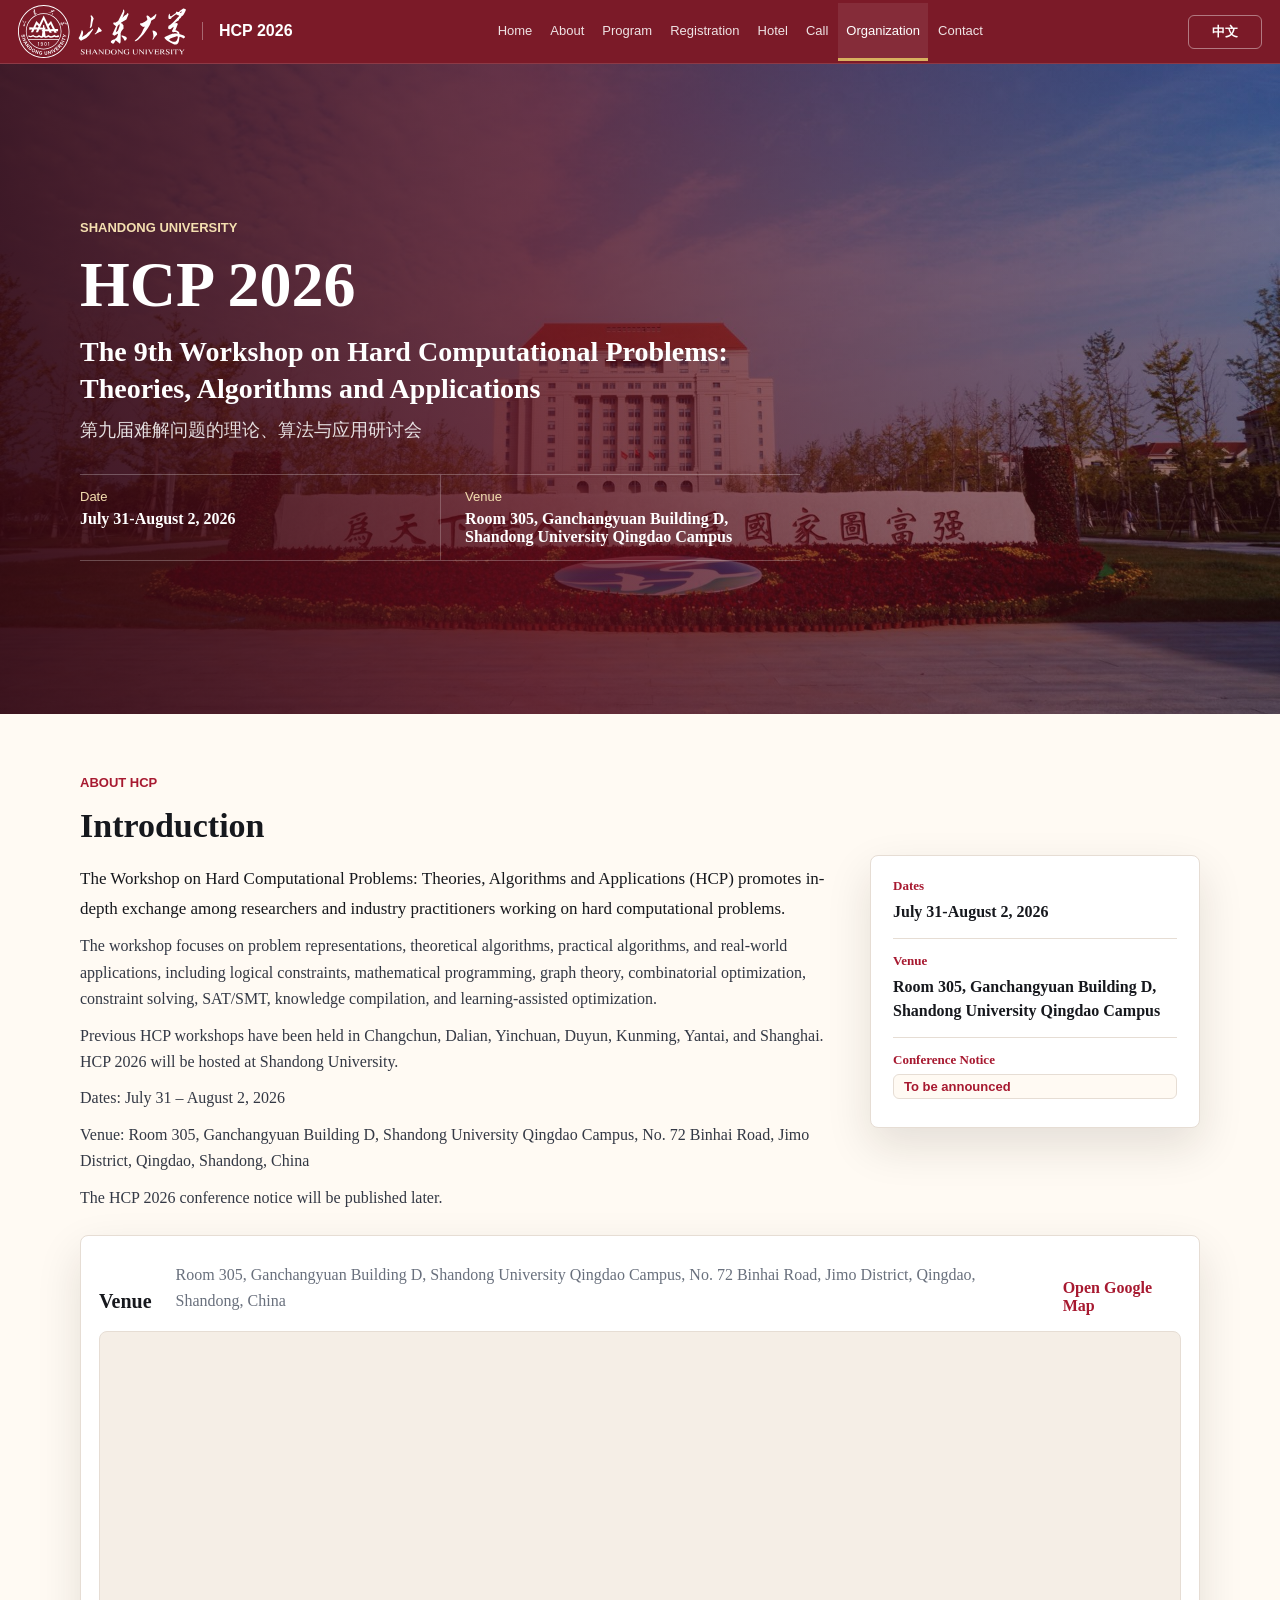
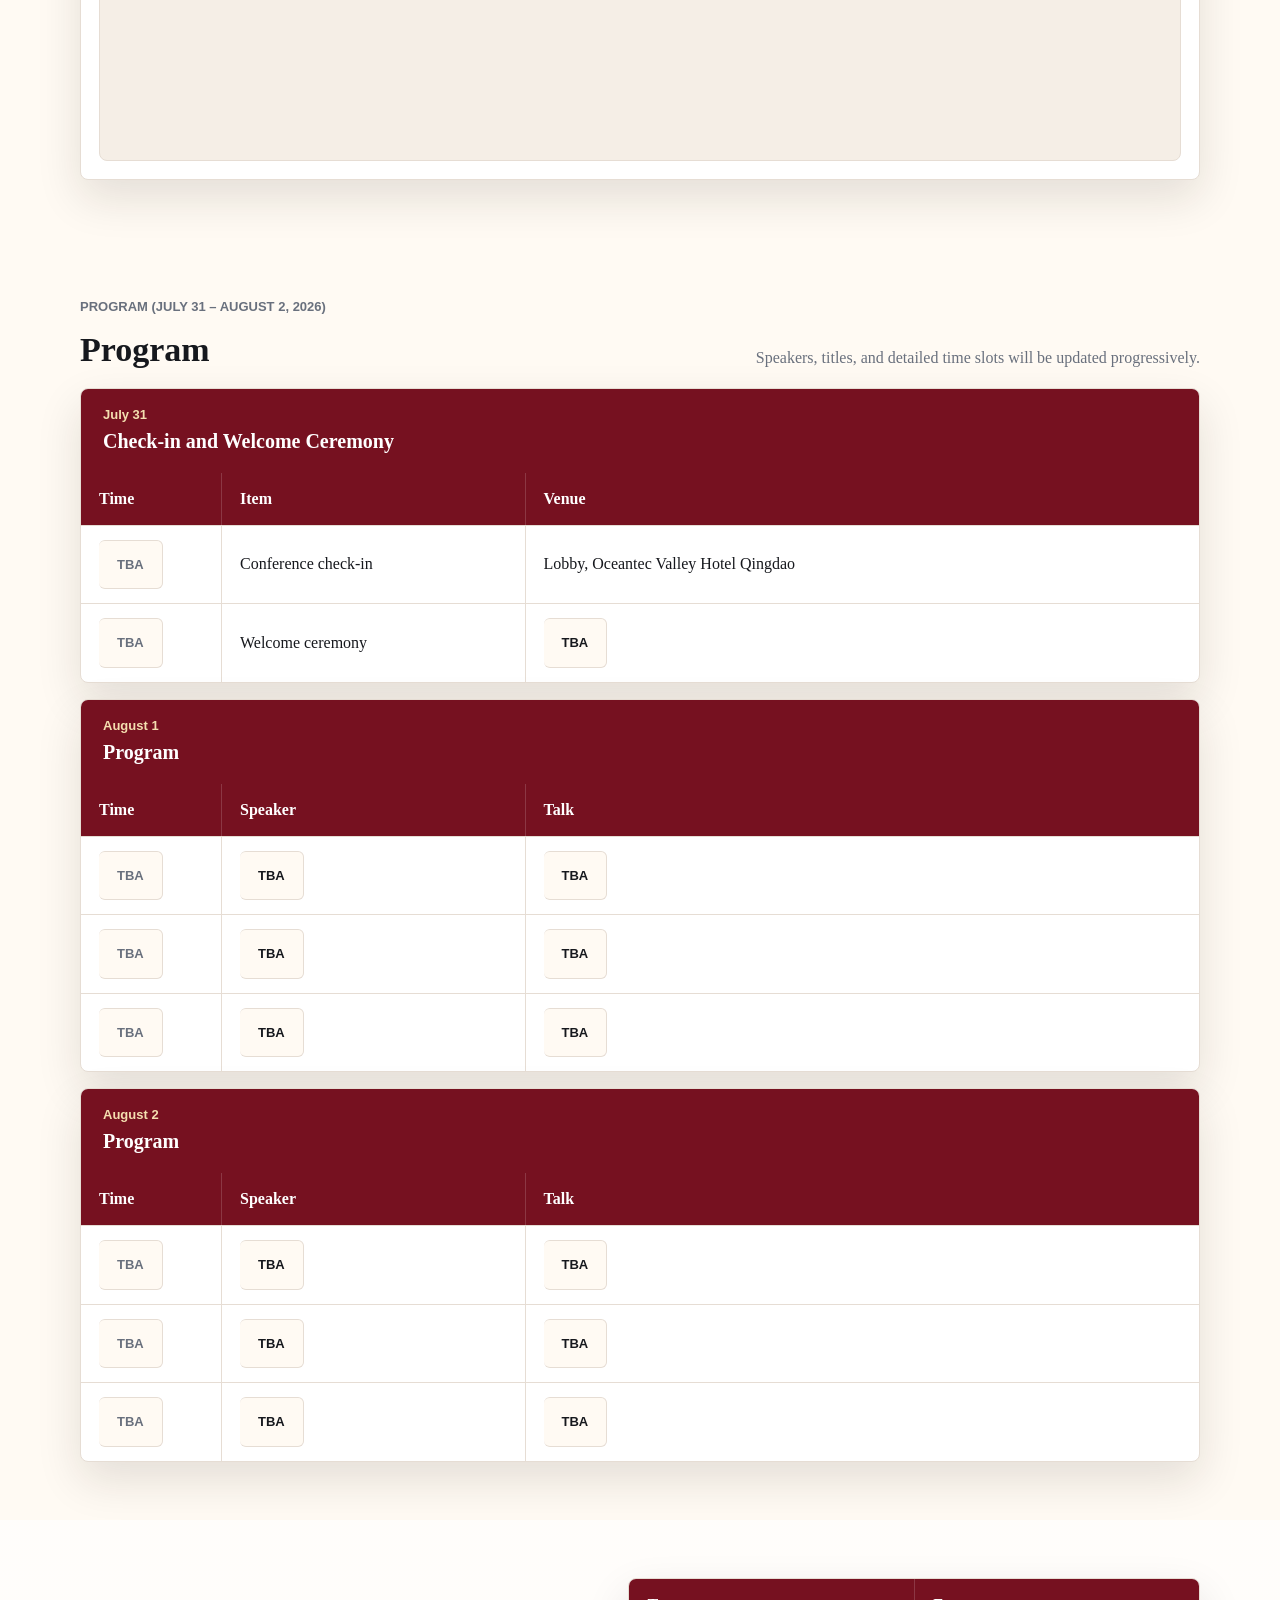
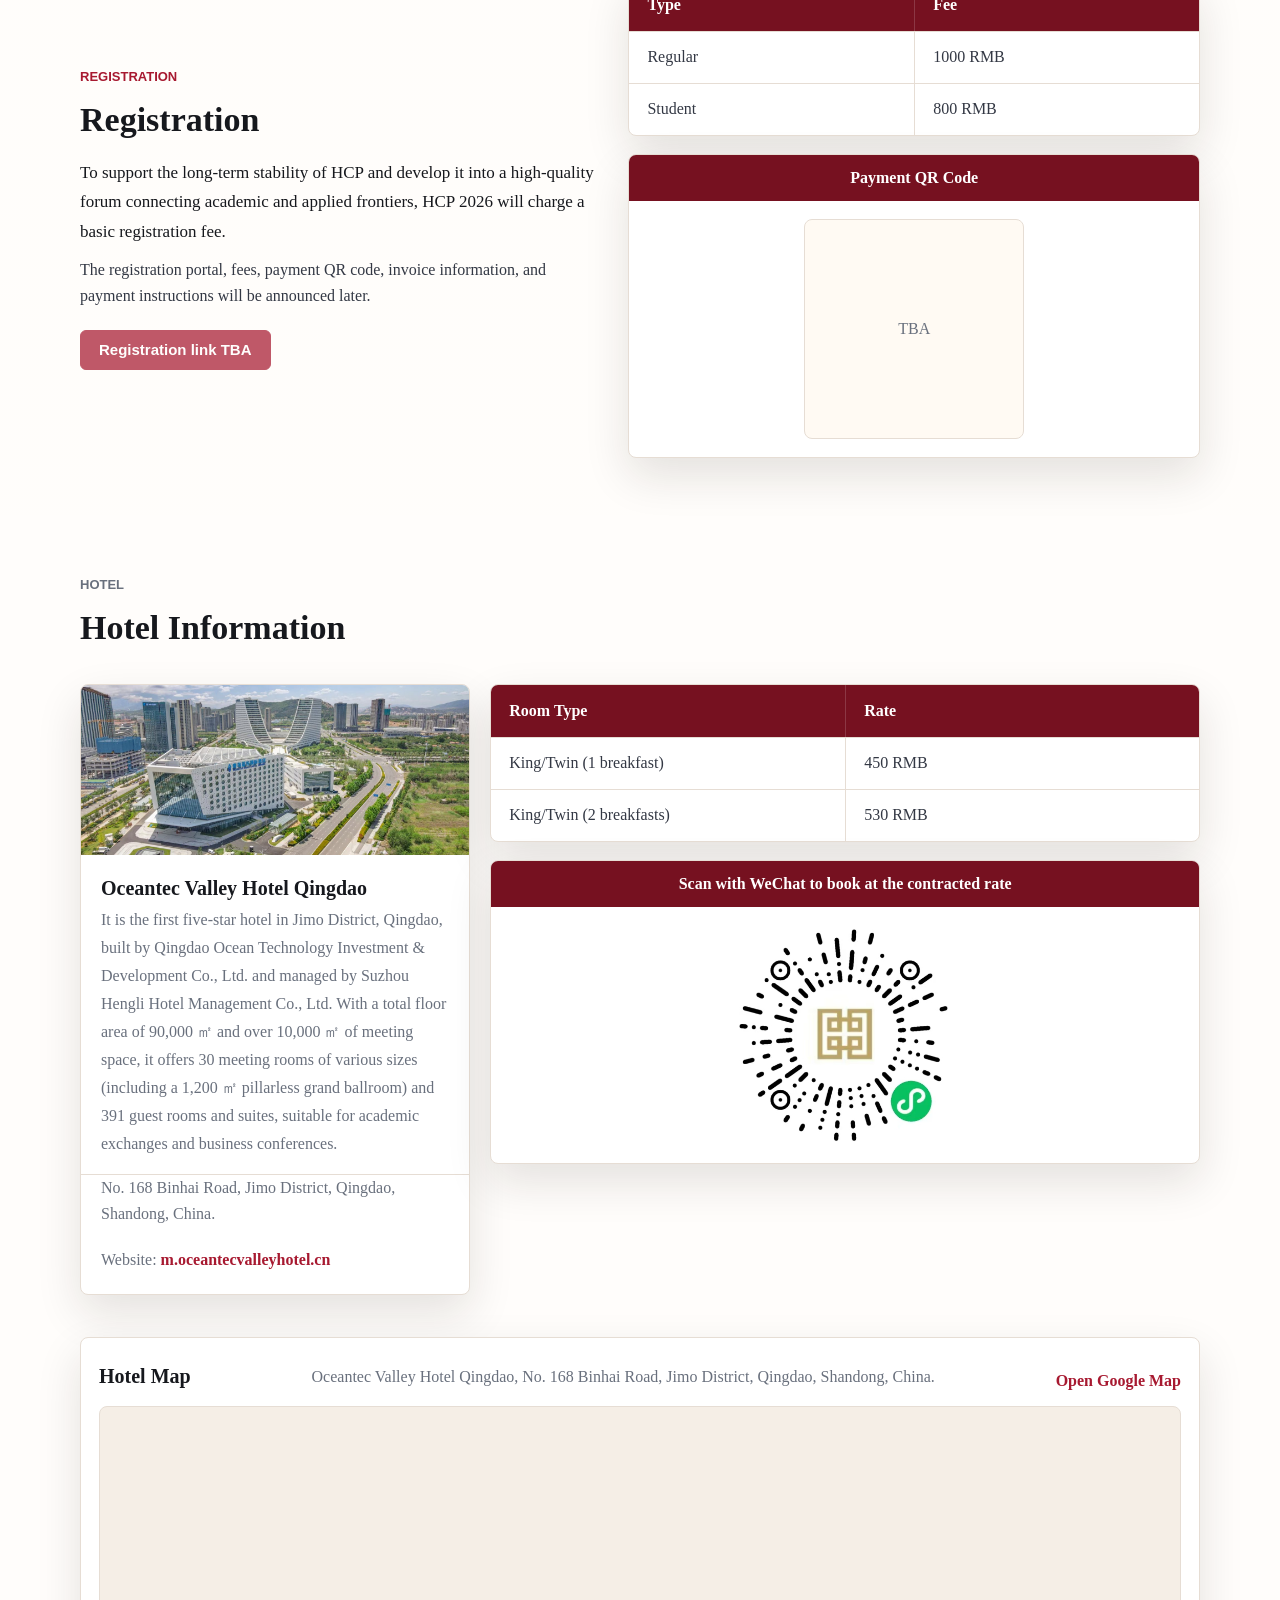
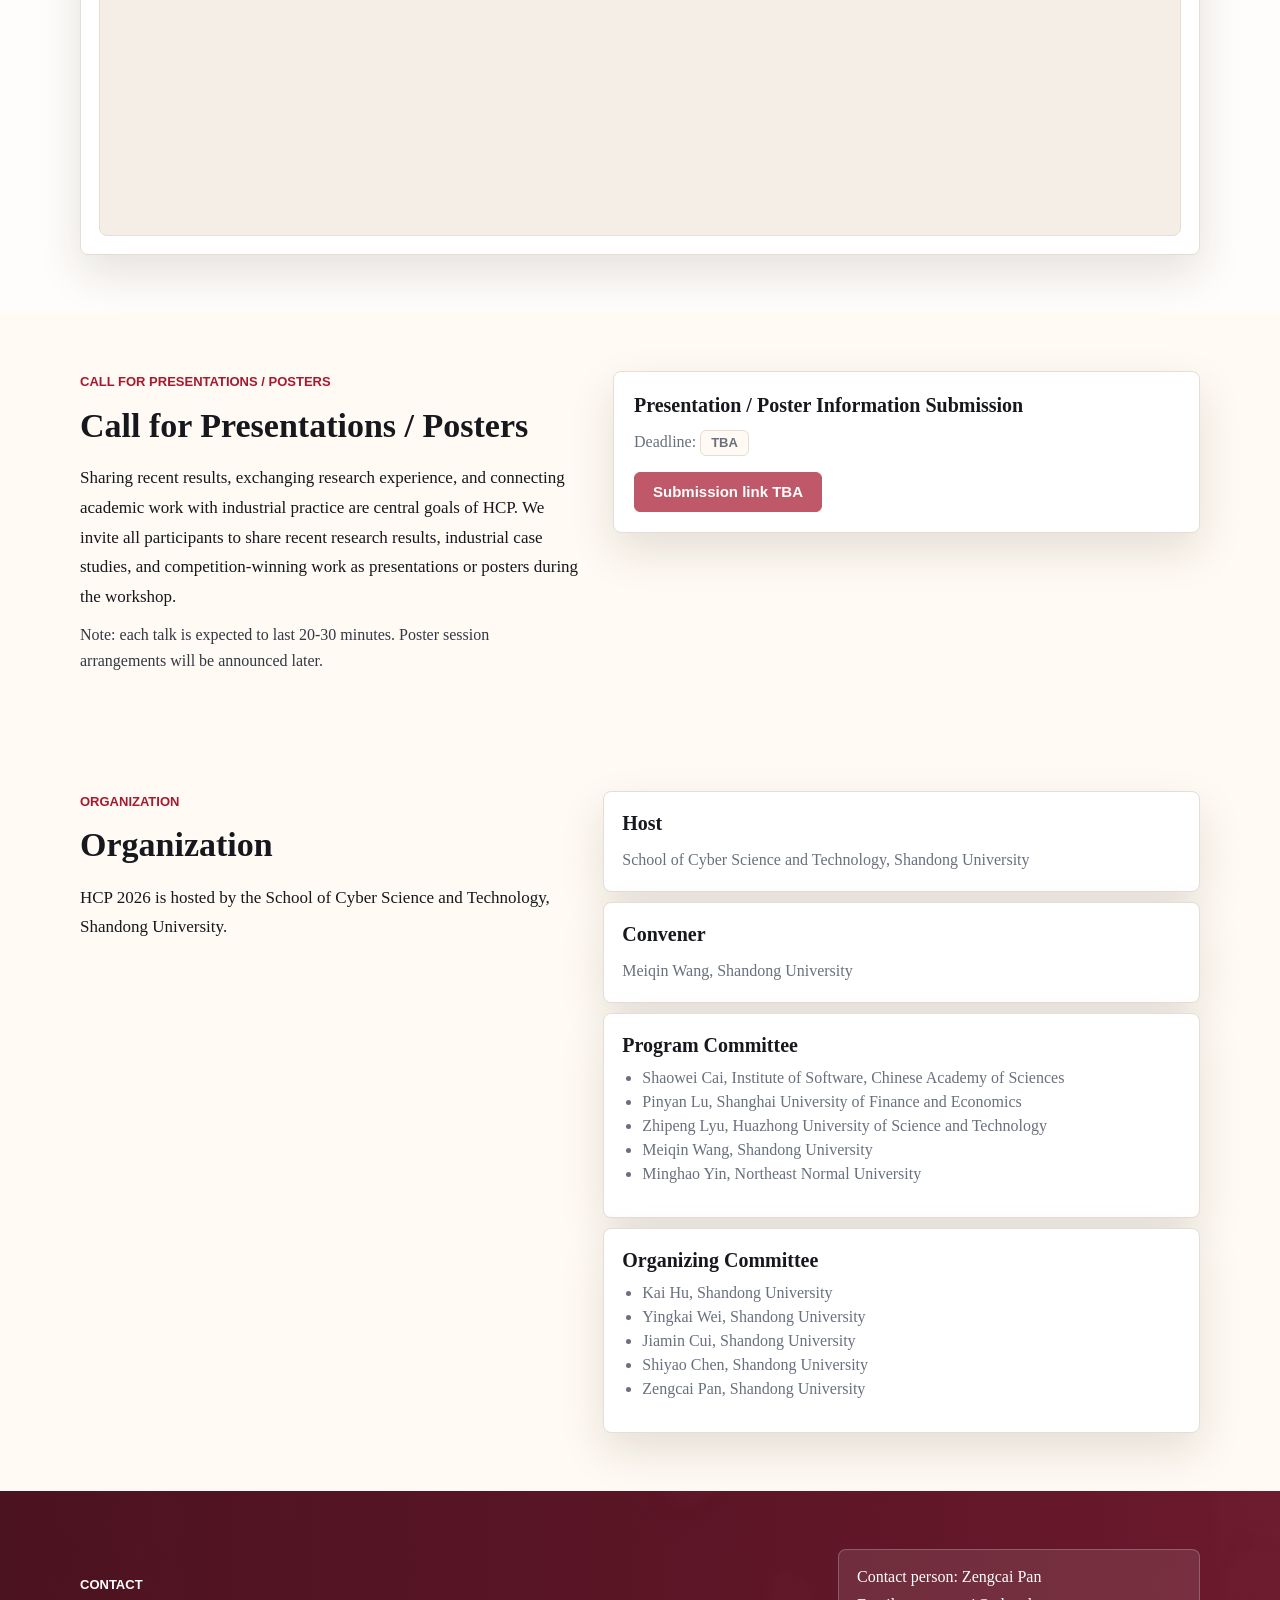
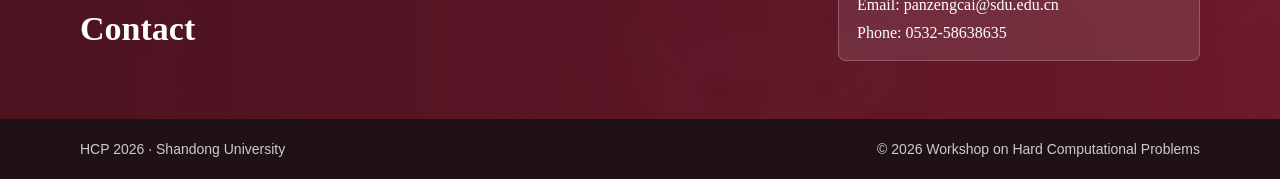
==== en.html @ 3acac1ca "Add missing Organizing Committee member (Zengcai Pan) to the English page for zh/en parity" ====
<!doctype html>
<html lang="en">
  <head>
    <meta charset="utf-8" />
    <meta name="viewport" content="width=device-width, initial-scale=1" />
    <meta
      name="description"
      content="HCP 2026, the 9th Workshop on Hard Computational Problems, Shandong University."
    />
    <title>HCP 2026 | Shandong University</title>
    <link rel="icon" href="assets/favicon.svg" type="image/svg+xml" />
    <link rel="stylesheet" href="styles.css" />
  </head>
  <body>
    <a class="skip-link" href="#summary">Skip to introduction</a>

    <header class="site-header" data-header>
      <div class="header-inner">
        <a class="brand" href="#home" aria-label="HCP 2026 Home">
          <img src="assets/sdu-logo.svg" alt="Shandong University" />
          <span>HCP 2026</span>
        </a>
    
        <nav class="site-nav" id="site-nav" aria-label="Main navigation">
          <a href="#home">Home</a>
          <a href="#summary">About</a>
          <a href="#schedule">Program</a>
          <a href="#registration">Registration</a>
          <a href="#hotel">Hotel</a>
          <a href="#cfp">Call</a>
          <a href="#organization">Organization</a>
          <a href="#contact">Contact</a>
        </nav>
    
        <div class="header-actions">
          <a class="language-switch" href="index.html" hreflang="zh-CN" aria-label="Chinese version">
            中文
          </a>
          <button class="nav-toggle" type="button" aria-expanded="false" aria-controls="site-nav">
            <span class="sr-only">Open navigation</span>
            <span aria-hidden="true"></span>
            <span aria-hidden="true"></span>
            <span aria-hidden="true"></span>
          </button>
        </div>
      </div>
    </header>
    
    <main id="home">
      <section class="hero" aria-labelledby="hero-title">
        <img class="hero-image" src="assets/sdu-qingdao-library-hero.jpg" alt="Shandong University Qingdao Campus Library" />
        <div class="hero-scrim" aria-hidden="true"></div>
        <div class="hero-inner">
          <p class="eyebrow">Shandong University</p>
          <h1 id="hero-title">HCP 2026</h1>
          <p class="hero-title">
            The 9th Workshop on Hard Computational Problems: Theories, Algorithms and Applications
          </p>
          <p class="hero-subtitle">第九届难解问题的理论、算法与应用研讨会</p>
          <div class="hero-facts" aria-label="Conference information">
            <div>
              <span>Date</span>
              <strong>July 31-August 2, 2026</strong>
            </div>
            <div>
              <span>Venue</span>
              <strong>Room 305, Ganchangyuan Building D, Shandong University Qingdao Campus</strong>
            </div>
          </div>
        </div>
      </section>
    
      <section class="section summary-section" id="summary">
        <div class="container two-column">
          <div>
            <p class="section-kicker">About HCP</p>
            <h2>Introduction</h2>
            <p class="lead">
              The Workshop on Hard Computational Problems: Theories, Algorithms and Applications
              (HCP) promotes in-depth exchange among researchers and industry practitioners working
              on hard computational problems.
            </p>
            <p>
              The workshop focuses on problem representations, theoretical algorithms, practical
              algorithms, and real-world applications, including logical constraints, mathematical
              programming, graph theory, combinatorial optimization, constraint solving, SAT/SMT,
              knowledge compilation, and learning-assisted optimization.
            </p>
            <p>
              Previous HCP workshops have been held in Changchun, Dalian, Yinchuan, Duyun, Kunming,
              Yantai, and Shanghai. HCP 2026 will be hosted at Shandong University.
            </p>
            <p>
              Dates: July 31 – August 2, 2026
            </p>
            <p>
              Venue: Room 305, Ganchangyuan Building D, Shandong University Qingdao Campus,
              No. 72 Binhai Road, Jimo District, Qingdao, Shandong, China
            </p>
            <p>
              The HCP 2026 conference notice will be published later.
            </p>
          </div>
          <aside class="info-panel" aria-label="Conference information">
            <div>
              <span>Dates</span>
              <strong>July 31-August 2, 2026</strong>
            </div>
            <div>
              <span>Venue</span>
              <strong>Room 305, Ganchangyuan Building D, Shandong University Qingdao Campus</strong>
            </div>
            <div>
              <span>Conference Notice</span>
              <strong><span class="tba">To be announced</span></strong>
            </div>
          </aside>
        </div>
        <div class="container map-block">
          <div class="map-copy">
            <h3>Venue</h3>
            <p>
              Room 305, Ganchangyuan Building D, Shandong University Qingdao Campus,
              No. 72 Binhai Road, Jimo District, Qingdao, Shandong, China
            </p>
            <a
              class="text-link"
              href="https://www.google.com/maps/search/?api=1&amp;query=36.36539309%2C120.68464016"
              target="_blank"
              rel="noreferrer"
            >
              Open Google Map
            </a>
          </div>
          <div class="map-embed">
            <iframe
              allow="accelerometer; gyroscope; magnetometer"
              title="Google map of Ganchangyuan Building D, Shandong University Qingdao Campus"
              src="https://www.google.com/maps?q=36.36539309,120.68464016&amp;z=17&amp;output=embed"
              loading="lazy"
            ></iframe>
          </div>
        </div>
      </section>
    
      <section class="section" id="schedule">
        <div class="container">
          <div class="section-heading">
            <div>
              <p class="section-kicker">Program (July 31 – August 2, 2026)</p>
              <h2>Program</h2>
            </div>
            <p>Speakers, titles, and detailed time slots will be updated progressively.</p>
          </div>
    
          <div class="schedule-layout">
            <div class="day-block">
              <div class="day-title">
                <span>July 31</span>
                <h3>Check-in and Welcome Ceremony</h3>
              </div>
              <div class="program-table" role="table" aria-label="July 31 check-in and welcome ceremony">
                <div class="program-row head" role="row">
                  <span role="columnheader">Time</span>
                  <span role="columnheader">Item</span>
                  <span role="columnheader">Venue</span>
                </div>
                <div class="program-row" role="row">
                  <time role="cell"><span class="tba">TBA</span></time>
                  <span role="cell">Conference check-in</span>
                  <span role="cell">Lobby, Oceantec Valley Hotel Qingdao</span>
                </div>
                <div class="program-row" role="row">
                  <time role="cell"><span class="tba">TBA</span></time>
                  <span role="cell">Welcome ceremony</span>
                  <span role="cell"><span class="tba">TBA</span></span>
                </div>
              </div>
            </div>
    
            <div class="day-block accent">
              <div class="day-title">
                <span>August 1</span>
                <h3>Program</h3>
              </div>
              <div class="program-table" role="table" aria-label="August 1 program">
                <div class="program-row head" role="row">
                  <span role="columnheader">Time</span>
                  <span role="columnheader">Speaker</span>
                  <span role="columnheader">Talk</span>
                </div>
                <div class="program-row" role="row">
                  <time role="cell"><span class="tba">TBA</span></time>
                  <span role="cell"><span class="tba">TBA</span></span>
                  <span role="cell"><span class="tba">TBA</span></span>
                </div>
                <div class="program-row" role="row">
                  <time role="cell"><span class="tba">TBA</span></time>
                  <span role="cell"><span class="tba">TBA</span></span>
                  <span role="cell"><span class="tba">TBA</span></span>
                </div>
                <div class="program-row" role="row">
                  <time role="cell"><span class="tba">TBA</span></time>
                  <span role="cell"><span class="tba">TBA</span></span>
                  <span role="cell"><span class="tba">TBA</span></span>
                </div>
              </div>
            </div>
    
            <div class="day-block">
              <div class="day-title">
                <span>August 2</span>
                <h3>Program</h3>
              </div>
              <div class="program-table" role="table" aria-label="August 2 program">
                <div class="program-row head" role="row">
                  <span role="columnheader">Time</span>
                  <span role="columnheader">Speaker</span>
                  <span role="columnheader">Talk</span>
                </div>
                <div class="program-row" role="row">
                  <time role="cell"><span class="tba">TBA</span></time>
                  <span role="cell"><span class="tba">TBA</span></span>
                  <span role="cell"><span class="tba">TBA</span></span>
                </div>
                <div class="program-row" role="row">
                  <time role="cell"><span class="tba">TBA</span></time>
                  <span role="cell"><span class="tba">TBA</span></span>
                  <span role="cell"><span class="tba">TBA</span></span>
                </div>
                <div class="program-row" role="row">
                  <time role="cell"><span class="tba">TBA</span></time>
                  <span role="cell"><span class="tba">TBA</span></span>
                  <span role="cell"><span class="tba">TBA</span></span>
                </div>
              </div>
            </div>
          </div>
        </div>
      </section>
    
      <section class="section muted" id="registration">
        <div class="container registration-layout">
          <div>
            <p class="section-kicker">Registration</p>
            <h2>Registration</h2>
            <p class="lead">
              To support the long-term stability of HCP and develop it into a high-quality forum
              connecting academic and applied frontiers, HCP 2026 will charge a basic registration
              fee.
            </p>
            <p>
              The registration portal, fees, payment QR code, invoice information, and payment
              instructions will be announced later.
            </p>
            <span class="button primary dark disabled" aria-disabled="true">Registration link TBA</span>
          </div>
          <div class="reg-right">
            <div class="fee-table" role="table" aria-label="Registration fees">
              <div class="fee-row head two" role="row">
                <span role="columnheader">Type</span>
                <span role="columnheader">Fee</span>
              </div>
              <div class="fee-row two" role="row">
                <span role="cell">Regular</span>
                <span role="cell">1000 RMB</span>
              </div>
              <div class="fee-row two" role="row">
                <span role="cell">Student</span>
                <span role="cell">800 RMB</span>
              </div>
            </div>
            <div class="hotel-booking">
              <div class="hotel-booking-head">Payment QR Code</div>
              <div class="qr-placeholder">TBA</div>
            </div>
          </div>
        </div>
      </section>
    
      <section class="section venue-section muted" id="hotel">
        <div class="container hotel-layout">
          <div class="section-heading">
            <div>
              <p class="section-kicker">Hotel</p>
              <h2>Hotel Information</h2>
            </div>
          </div>
          <div class="hotel-content">
            <article class="venue-card hotel-card">
              <img src="assets/BlueValley.jpg" alt="Exterior of Oceantec Valley Hotel Qingdao" />
              <h3>Oceantec Valley Hotel Qingdao</h3>
              <p class="hotel-desc">It is the first five-star hotel in Jimo District, Qingdao, built by Qingdao Ocean Technology Investment &amp; Development Co., Ltd. and managed by Suzhou Hengli Hotel Management Co., Ltd. With a total floor area of 90,000 ㎡ and over 10,000 ㎡ of meeting space, it offers 30 meeting rooms of various sizes (including a 1,200 ㎡ pillarless grand ballroom) and 391 guest rooms and suites, suitable for academic exchanges and business conferences.</p>
              <p>No. 168 Binhai Road, Jimo District, Qingdao, Shandong, China.</p>
              <p>
                Website:
                <a href="https://m.oceantecvalleyhotel.cn/" target="_blank" rel="noreferrer">
                  m.oceantecvalleyhotel.cn
                </a>
              </p>
            </article>
            <div class="hotel-right">
              <div class="fee-table" role="table" aria-label="Hotel rates">
                <div class="fee-row head two" role="row">
                  <span role="columnheader">Room Type</span>
                  <span role="columnheader">Rate</span>
                </div>
                <div class="fee-row two" role="row">
                  <span role="cell">King/Twin (1 breakfast)</span>
                  <span role="cell">450 RMB</span>
                </div>
                <div class="fee-row two" role="row">
                  <span role="cell">King/Twin (2 breakfasts)</span>
                  <span role="cell">530 RMB</span>
                </div>
              </div>
              <div class="hotel-booking">
                <div class="hotel-booking-head">Scan with WeChat to book at the contracted rate</div>
                <img src="assets/HCPHotel.jpg" alt="Oceantec Valley Hotel booking QR code" />
              </div>
            </div>
          </div>
          <div class="map-block">
            <div class="map-copy">
              <h3>Hotel Map</h3>
              <p>Oceantec Valley Hotel Qingdao, No. 168 Binhai Road, Jimo District, Qingdao, Shandong, China.</p>
              <a
                class="text-link"
                href="https://www.google.com/maps/search/?api=1&amp;query=36.38127380%2C120.68264171"
                target="_blank"
                rel="noreferrer"
              >
                Open Google Map
              </a>
            </div>
            <div class="map-embed">
              <iframe
                allow="accelerometer; gyroscope; magnetometer"
                title="Google map of Oceantec Valley Hotel Qingdao"
                src="https://www.google.com/maps?q=36.38127380,120.68264171&amp;z=17&amp;output=embed"
                loading="lazy"
              ></iframe>
            </div>
          </div>
        </div>
      </section>
    
      <section class="section" id="cfp">
        <div class="container cfp-layout">
          <div>
            <p class="section-kicker">Call for Presentations / Posters</p>
            <h2>Call for Presentations / Posters</h2>
            <p class="lead">
              Sharing recent results, exchanging research experience, and connecting academic work
              with industrial practice are central goals of HCP. We invite all participants to
              share recent research results, industrial case studies, and competition-winning
              work as presentations or posters during the workshop.
            </p>
            <p>
              Note: each talk is expected to last 20-30 minutes. Poster session arrangements will
              be announced later.
            </p>
          </div>
          <div class="placeholder-card">
            <h3>Presentation / Poster Information Submission</h3>
            <p>Deadline: <span class="tba">TBA</span></p>
            <span class="button primary dark disabled" aria-disabled="true">Submission link TBA</span>
          </div>
        </div>
      </section>
    
      <section class="section" id="organization">
        <div class="container organization-layout">
          <div>
            <p class="section-kicker">Organization</p>
            <h2>Organization</h2>
            <p class="lead">
              HCP 2026 is hosted by the School of Cyber Science and Technology, Shandong
              University.
            </p>
          </div>
          <div class="org-columns">
            <div class="org-block">
              <h3>Host</h3>
              <p>School of Cyber Science and Technology, Shandong University</p>
            </div>
            <div class="org-block">
              <h3>Convener</h3>
              <p>Meiqin Wang, Shandong University</p>
            </div>
            <div class="org-block">
              <h3>Program Committee</h3>
              <ul>
                <li>Shaowei Cai, Institute of Software, Chinese Academy of Sciences</li>
                <li>Pinyan Lu, Shanghai University of Finance and Economics</li>
                <li>Zhipeng Lyu, Huazhong University of Science and Technology</li>
                <li>Meiqin Wang, Shandong University</li>
                <li>Minghao Yin, Northeast Normal University</li>
              </ul>
            </div>
            <div class="org-block">
              <h3>Organizing Committee</h3>
              <ul>
                <li>Kai Hu, Shandong University</li>
                <li>Yingkai Wei, Shandong University</li>
                <li>Jiamin Cui, Shandong University</li>
                <li>Shiyao Chen, Shandong University</li>
                <li>Zengcai Pan, Shandong University</li>
              </ul>
            </div>
          </div>
        </div>
      </section>
    
      <section class="contact-section" id="contact">
        <div class="container contact-inner">
          <div>
            <p class="section-kicker">Contact</p>
            <h2>Contact</h2>
          </div>
          <address>
            <span>Contact person: Zengcai Pan</span>
            <span>Email: panzengcai@sdu.edu.cn</span>
            <span>Phone: 0532-58638635</span>
          </address>
        </div>
      </section>
    </main>
    
    <footer class="site-footer">
      <div class="container footer-inner">
        <span>HCP 2026 · Shandong University</span>
        <span>© 2026 Workshop on Hard Computational Problems</span>
      </div>
    </footer>
    
    <script src="script.js"></script>
  </body>
</html>
---- styles.css ----
:root {
  --sdu-red: #a71930;
  --sdu-red-dark: #761120;
  --sdu-red-deep: #4f0c17;
  --gold: #d8b15f;
  --ink: #16181d;
  --text: #333844;
  --muted-text: #69707d;
  --line: #e6ddd4;
  --paper: #fffaf3;
  --surface: #ffffff;
  --soft-green: #667d75;
  --shadow: 0 18px 45px rgba(33, 24, 20, 0.12);
  --max-width: 1120px;
  --header-height: 64px;
}

* {
  box-sizing: border-box;
}

html {
  scroll-behavior: smooth;
}

body {
  margin: 0;
  color: var(--text);
  font-family:
    "Noto Serif SC",
    "Songti SC",
    "SimSun",
    "Source Han Serif SC",
    serif;
  background: var(--paper);
}

body.nav-open {
  overflow: hidden;
}

img {
  display: block;
  max-width: 100%;
}

a {
  color: inherit;
}

p {
  margin: 0;
  line-height: 1.65;
}

h1,
h2,
h3 {
  margin: 0;
  color: var(--ink);
  font-weight: 700;
}

h2 {
  font-size: 34px;
  line-height: 1.25;
}

h3 {
  font-size: 20px;
  line-height: 1.35;
}

.skip-link {
  position: fixed;
  left: 16px;
  top: -100px;
  z-index: 100;
  padding: 10px 14px;
  color: #fff;
  background: var(--sdu-red);
  border-radius: 4px;
}

.skip-link:focus {
  top: 16px;
}

.sr-only {
  position: absolute;
  width: 1px;
  height: 1px;
  padding: 0;
  margin: -1px;
  overflow: hidden;
  clip: rect(0, 0, 0, 0);
  white-space: nowrap;
  border: 0;
}

.container {
  width: min(100% - 48px, var(--max-width));
  margin: 0 auto;
}

.site-header {
  position: sticky;
  top: 0;
  z-index: 50;
  height: var(--header-height);
  color: #fff;
  background: rgba(118, 17, 32, 0.96);
  border-bottom: 1px solid rgba(255, 255, 255, 0.14);
  backdrop-filter: blur(16px);
}

.header-inner {
  width: min(100% - 36px, 1280px);
  height: 100%;
  margin: 0 auto;
  display: flex;
  align-items: center;
  justify-content: space-between;
  gap: 24px;
}

.header-actions {
  display: flex;
  align-items: center;
  gap: 10px;
}

.brand {
  display: flex;
  align-items: center;
  gap: 16px;
  min-width: 220px;
  color: #fff;
  text-decoration: none;
}

.brand img {
  width: 168px;
  height: auto;
}

.brand span {
  padding-left: 16px;
  font-family: Arial, Helvetica, sans-serif;
  font-size: 16px;
  font-weight: 700;
  border-left: 1px solid rgba(255, 255, 255, 0.34);
}

.site-nav {
  display: flex;
  align-items: center;
  justify-content: flex-end;
  gap: 2px;
  font-family:
    "Noto Sans SC",
    "PingFang SC",
    "Microsoft YaHei",
    sans-serif;
  font-size: 13px;
}

.site-nav a {
  padding: 20px 8px;
  color: rgba(255, 255, 255, 0.88);
  text-decoration: none;
  border-bottom: 3px solid transparent;
  transition:
    color 180ms ease,
    border-color 180ms ease,
    background 180ms ease;
}

.site-nav a:hover,
.site-nav a:focus-visible,
.site-nav a.active {
  color: #fff;
  background: rgba(255, 255, 255, 0.08);
  border-bottom-color: var(--gold);
  outline: none;
}

.language-switch {
  display: inline-flex;
  align-items: center;
  justify-content: center;
  min-width: 74px;
  min-height: 34px;
  padding: 7px 12px;
  color: #fff;
  font-family: Arial, Helvetica, sans-serif;
  font-size: 13px;
  font-weight: 700;
  text-decoration: none;
  border: 1px solid rgba(255, 255, 255, 0.42);
  border-radius: 6px;
  transition:
    color 180ms ease,
    background 180ms ease,
    border-color 180ms ease;
}

.language-switch:hover,
.language-switch:focus-visible {
  color: var(--sdu-red-deep);
  background: #f4dfb0;
  border-color: #f4dfb0;
  outline: none;
}

.nav-toggle {
  display: none;
  width: 42px;
  height: 42px;
  padding: 0;
  border: 1px solid rgba(255, 255, 255, 0.34);
  border-radius: 6px;
  background: transparent;
}

.nav-toggle span[aria-hidden="true"] {
  display: block;
  width: 20px;
  height: 2px;
  margin: 5px auto;
  background: #fff;
}

.hero {
  position: relative;
  min-height: 520px;
  height: calc(100svh - var(--header-height));
  max-height: 650px;
  display: grid;
  align-items: center;
  overflow: hidden;
  color: #fff;
  background: var(--sdu-red-dark);
}

.hero-image,
.hero-scrim {
  position: absolute;
  inset: 0;
  width: 100%;
  height: 100%;
}

.hero-image {
  object-fit: cover;
  object-position: center 70%;
}

.hero-scrim {
  background:
    linear-gradient(90deg, rgba(55, 8, 18, 0.86) 0%, rgba(93, 13, 27, 0.72) 42%, rgba(93, 13, 27, 0.22) 100%),
    linear-gradient(180deg, rgba(21, 12, 10, 0.18) 0%, rgba(21, 12, 10, 0.38) 100%);
}

.hero-inner {
  position: relative;
  z-index: 1;
  width: min(100% - 48px, var(--max-width));
  margin: 0 auto;
  padding: 48px 0;
}

.eyebrow,
.section-kicker {
  font-family:
    "Noto Sans SC",
    "PingFang SC",
    "Microsoft YaHei",
    sans-serif;
  font-size: 13px;
  font-weight: 700;
  letter-spacing: 0;
  text-transform: uppercase;
}

.eyebrow {
  margin-bottom: 14px;
  color: #f4dfb0;
}

.hero h1 {
  color: #fff;
  font-family: Georgia, "Times New Roman", serif;
  font-size: 64px;
  line-height: 1;
}

.hero-title {
  max-width: 760px;
  margin-top: 16px;
  color: #fff;
  font-size: 28px;
  font-weight: 700;
  line-height: 1.35;
}

.hero-subtitle {
  max-width: 720px;
  margin-top: 8px;
  color: rgba(255, 255, 255, 0.86);
  font-family: Arial, Helvetica, sans-serif;
  font-size: 18px;
}

.hero-facts {
  display: grid;
  grid-template-columns: repeat(2, minmax(0, 1fr));
  max-width: 720px;
  margin: 28px 0 0;
  padding: 0;
  border-top: 1px solid rgba(255, 255, 255, 0.25);
  border-bottom: 1px solid rgba(255, 255, 255, 0.25);
}

.hero-facts div {
  padding: 14px 22px 14px 0;
}

.hero-facts div + div {
  padding-left: 24px;
  border-left: 1px solid rgba(255, 255, 255, 0.22);
}

.hero-facts span {
  display: block;
  margin-bottom: 6px;
  color: #f4dfb0;
  font-family:
    "Noto Sans SC",
    "PingFang SC",
    "Microsoft YaHei",
    sans-serif;
  font-size: 13px;
}

.hero-facts strong {
  display: block;
  color: #fff;
  font-size: 16px;
  font-weight: 700;
}

.button {
  display: inline-flex;
  align-items: center;
  justify-content: center;
  min-height: 40px;
  padding: 10px 18px;
  border: 1px solid transparent;
  border-radius: 6px;
  font-family:
    "Noto Sans SC",
    "PingFang SC",
    "Microsoft YaHei",
    sans-serif;
  font-size: 15px;
  font-weight: 700;
  text-decoration: none;
  transition:
    transform 160ms ease,
    background 160ms ease,
    border-color 160ms ease;
}

.button:hover,
.button:focus-visible {
  transform: translateY(-1px);
  outline: none;
}

.button.primary {
  color: var(--sdu-red-deep);
  background: #f4dfb0;
  border-color: #f4dfb0;
}

.button.primary.dark {
  color: #fff;
  background: var(--sdu-red);
  border-color: var(--sdu-red);
}

.section {
  padding: 58px 0;
}

.muted {
  background:
    linear-gradient(180deg, rgba(255, 255, 255, 0.64), rgba(255, 255, 255, 0.64)),
    var(--paper);
}

.section-kicker {
  margin-bottom: 12px;
  color: var(--sdu-red);
}

.lead {
  margin-top: 16px;
  color: var(--ink);
  font-size: 17px;
  line-height: 1.75;
}

.lead + p,
.summary-section p + p,
.cfp-layout p + p {
  margin-top: 10px;
}

.two-column {
  display: grid;
  grid-template-columns: minmax(0, 1fr) 330px;
  gap: 42px;
  align-items: center;
}

.section-heading {
  display: flex;
  align-items: end;
  justify-content: space-between;
  gap: 28px;
  margin-bottom: 16px;
}

.section-heading p {
  max-width: 460px;
  color: var(--muted-text);
}

.section-heading p.nowrap-desktop {
  max-width: none;
  white-space: nowrap;
}

.day-block,
.venue-card,
.org-block,
.placeholder-card,
.info-panel,
.map-block {
  background: var(--surface);
  border: 1px solid var(--line);
  border-radius: 8px;
  box-shadow: var(--shadow);
}

.map-block {
  margin-top: 24px;
  padding: 18px;
}

.map-copy {
  display: flex;
  align-items: end;
  justify-content: space-between;
  gap: 24px;
}

.map-copy p {
  margin-top: 8px;
  color: var(--muted-text);
}

.map-embed {
  height: 430px;
  margin-top: 16px;
  overflow: hidden;
  border: 1px solid var(--line);
  border-radius: 8px;
  background: #f5eee6;
}

.map-embed iframe {
  display: block;
  width: 100%;
  height: 100%;
  border: 0;
}

.text-link {
  display: inline-flex;
  margin-top: 10px;
  color: var(--sdu-red);
  font-weight: 700;
  text-decoration: none;
}

.schedule-layout {
  display: grid;
  gap: 16px;
}

.day-block {
  overflow: hidden;
}

.day-title {
  padding: 18px 22px;
  color: #fff;
  background: var(--sdu-red-dark);
}

.day-title span {
  display: block;
  margin-bottom: 6px;
  color: #f4dfb0;
  font-family: Arial, Helvetica, sans-serif;
  font-size: 13px;
  font-weight: 700;
}

.day-title h3 {
  color: #fff;
}

.program-table {
  padding: 0;
}

.program-row {
  display: grid;
  grid-template-columns: 140px minmax(160px, 0.45fr) 1fr;
  min-height: 52px;
  border-top: 1px solid var(--line);
}

.program-row:first-child {
  border-top: 0;
}

.program-row.head {
  color: #fff;
  background: var(--sdu-red-dark);
  border-top: 0;
  font-weight: 700;
}

.program-row span,
.program-row time {
  display: flex;
  align-items: center;
  padding: 14px 18px;
  border-left: 1px solid var(--line);
  color: var(--ink);
}

.program-row span:first-child,
.program-row time:first-child {
  border-left: 0;
}

.program-row time {
  color: var(--sdu-red);
  font-family: Arial, Helvetica, sans-serif;
  font-size: 14px;
  font-weight: 700;
}

.program-row.head span,
.program-row.head time {
  color: #fff;
  border-left-color: rgba(255, 255, 255, 0.16);
}

.registration-layout {
  display: grid;
  grid-template-columns: minmax(0, 0.9fr) minmax(420px, 1fr);
  gap: 34px;
  align-items: center;
}

.registration-layout .button {
  margin-top: 20px;
}

.fee-table {
  overflow: hidden;
  background: var(--surface);
  border: 1px solid var(--line);
  border-radius: 8px;
  box-shadow: var(--shadow);
}

.fee-row {
  display: grid;
  grid-template-columns: 1fr 1fr 1fr;
  min-height: 52px;
  border-top: 1px solid var(--line);
}

.fee-row.two {
  grid-template-columns: 1fr 1fr;
}

.fee-row:first-child {
  border-top: 0;
}

.fee-row.head {
  color: #fff;
  background: var(--sdu-red-dark);
  border-top: 0;
}

.fee-row span {
  display: flex;
  align-items: center;
  padding: 14px 18px;
  border-left: 1px solid var(--line);
}

.fee-row.head span {
  border-left-color: rgba(255, 255, 255, 0.16);
  font-weight: 700;
}

.fee-row span:first-child {
  border-left: 0;
}

.cfp-layout {
  display: grid;
  grid-template-columns: minmax(0, 0.85fr) minmax(420px, 1fr);
  gap: 34px;
  align-items: start;
}

.placeholder-card {
  padding: 20px;
}

.placeholder-card p {
  margin: 10px 0 16px;
  color: var(--muted-text);
}

.button.disabled {
  cursor: default;
  opacity: 0.72;
}

.info-panel {
  display: grid;
  align-content: start;
  gap: 0;
  padding: 8px 22px;
}

.info-panel div {
  padding: 14px 0;
  border-bottom: 1px solid var(--line);
}

.info-panel div:last-child {
  border-bottom: 0;
}

.info-panel span {
  display: block;
  margin-bottom: 6px;
  color: var(--sdu-red);
  font-size: 13px;
  font-weight: 700;
}

.info-panel strong {
  color: var(--ink);
  line-height: 1.5;
}

.hotel-layout {
  display: grid;
  gap: 18px;
}

.hotel-content {
  display: grid;
  grid-template-columns: minmax(320px, 0.55fr) 1fr;
  gap: 20px;
  align-items: start;
}

.venue-card {
  overflow: hidden;
}

.venue-card img {
  width: 100%;
  height: 170px;
  object-fit: cover;
}

.venue-card h3 {
  padding: 20px 20px 0;
}

.venue-card p {
  padding: 10px 20px 20px;
  color: var(--muted-text);
}

.venue-card .hotel-desc {
  padding: 4px 20px 16px;
  line-height: 1.75;
  border-bottom: 1px solid var(--line);
}

.venue-card p + p {
  padding-top: 0;
}

.venue-card a {
  color: var(--sdu-red);
  font-weight: 700;
  text-decoration: none;
}

.hotel-right {
  display: flex;
  flex-direction: column;
  gap: 18px;
}

.hotel-booking {
  overflow: hidden;
  background: var(--surface);
  border: 1px solid var(--line);
  border-radius: 8px;
  box-shadow: var(--shadow);
}

.hotel-booking-head {
  background: var(--sdu-red-dark);
  color: #fff;
  font-weight: 700;
  text-align: center;
  padding: 14px 18px;
}

.hotel-booking img {
  display: block;
  width: 220px;
  height: 220px;
  margin: 18px auto;
}

.qr-placeholder {
  display: flex;
  align-items: center;
  justify-content: center;
  width: 220px;
  height: 220px;
  margin: 18px auto;
  color: var(--muted-text);
  background: var(--paper);
  border: 1px solid var(--line);
  border-radius: 8px;
}

.reg-right {
  display: flex;
  flex-direction: column;
  gap: 18px;
}

.tba {
  display: inline-flex;
  align-items: center;
  padding: 2px 10px;
  color: var(--muted-text);
  background: var(--paper);
  border: 1px solid var(--line);
  border-radius: 6px;
  font-family: "Noto Sans SC", "PingFang SC", "Microsoft YaHei", sans-serif;
  font-size: 13px;
  font-weight: 700;
  line-height: 1.5;
}

.program-row time .tba {
  color: var(--muted-text);
}

.organization-layout {
  display: grid;
  grid-template-columns: 0.82fr 1fr;
  gap: 34px;
  align-items: start;
}

.org-columns {
  display: grid;
  gap: 10px;
}

.org-block {
  padding: 18px;
}

.org-block p,
.org-block ul {
  margin-top: 10px;
  color: var(--muted-text);
}

.org-block ul {
  display: grid;
  gap: 6px;
  padding-left: 20px;
}

.contact-section {
  padding: 58px 0;
  color: #fff;
  background:
    linear-gradient(90deg, rgba(79, 12, 23, 0.92), rgba(118, 17, 32, 0.88)),
    url("assets/sdu-campus-6.jpg") center / cover;
}

.contact-section h2,
.contact-section .section-kicker {
  color: #fff;
}

.contact-inner {
  display: grid;
  grid-template-columns: 1fr minmax(320px, 0.5fr);
  gap: 34px;
  align-items: center;
}

.contact-inner p {
  max-width: 720px;
  margin-top: 14px;
  color: rgba(255, 255, 255, 0.84);
}

address {
  display: grid;
  gap: 10px;
  padding: 18px;
  font-style: normal;
  background: rgba(255, 255, 255, 0.1);
  border: 1px solid rgba(255, 255, 255, 0.22);
  border-radius: 8px;
}

address a {
  color: #f4dfb0;
  font-family: Arial, Helvetica, sans-serif;
  font-weight: 700;
  text-decoration: none;
}

.site-footer {
  color: rgba(255, 255, 255, 0.78);
  background: #1f1115;
}

.footer-inner {
  display: flex;
  align-items: center;
  justify-content: space-between;
  gap: 18px;
  min-height: 60px;
  font-family:
    "Noto Sans SC",
    "PingFang SC",
    "Microsoft YaHei",
    sans-serif;
  font-size: 14px;
}

@media (max-width: 1060px) {
  .brand {
    min-width: 216px;
  }

  .brand img {
    width: 170px;
  }

  .site-nav {
    font-size: 13px;
  }

  .site-nav a {
    padding-inline: 6px;
  }

  .language-switch {
    min-width: 66px;
    padding-inline: 10px;
  }

  .two-column,
  .registration-layout,
  .cfp-layout,
  .organization-layout,
  .contact-inner {
    grid-template-columns: 1fr;
  }

}

@media (max-width: 840px) {
  :root {
    --header-height: 66px;
  }

  h2 {
    font-size: 29px;
  }

  .container,
  .hero-inner {
    width: min(100% - 32px, var(--max-width));
  }

  .nav-toggle {
    display: block;
  }

  .site-nav {
    position: fixed;
    inset: var(--header-height) 0 auto 0;
    display: grid;
    gap: 0;
    padding: 10px 16px 18px;
    background: rgba(79, 12, 23, 0.98);
    border-bottom: 1px solid rgba(255, 255, 255, 0.18);
    transform: translateY(-120%);
    transition: transform 180ms ease;
  }

  body.nav-open .site-nav {
    transform: translateY(0);
  }

  .site-nav a {
    padding: 14px 6px;
    border-bottom: 1px solid rgba(255, 255, 255, 0.12);
  }

  .header-actions {
    margin-left: auto;
  }

  .hero {
    height: auto;
    min-height: auto;
    max-height: none;
  }

  .hero-inner {
    padding: 76px 0 58px;
  }

  .hero h1 {
    font-size: 56px;
  }

  .hero-title {
    font-size: 27px;
  }

  .hero-subtitle {
    font-size: 16px;
  }

  .hero-facts,
  .hotel-content {
    grid-template-columns: 1fr;
  }

  .hero-facts div {
    padding: 16px 0;
  }

  .hero-facts div + div {
    padding-left: 0;
    border-left: 0;
    border-top: 1px solid rgba(255, 255, 255, 0.22);
  }

  .section,
  .contact-section {
    padding: 66px 0;
  }

  .section-heading {
    display: block;
  }

  .section-heading p {
    margin-top: 14px;
  }

  .section-heading p.nowrap-desktop {
    white-space: normal;
  }

  .map-copy {
    display: block;
  }

  .map-embed {
    height: 360px;
  }

  .program-row {
    grid-template-columns: 1fr;
    min-height: 0;
  }

  .program-row span,
  .program-row time {
    border-left: 0;
    border-top: 1px solid var(--line);
    padding: 10px 18px;
  }

  .program-row span:first-child,
  .program-row time:first-child {
    border-top: 0;
  }

  .program-row.head span,
  .program-row.head time {
    border-top-color: rgba(255, 255, 255, 0.16);
  }

  .fee-row {
    grid-template-columns: 1fr;
  }

  .fee-row span {
    border-left: 0;
    border-top: 1px solid var(--line);
  }

  .fee-row span:first-child {
    border-top: 0;
  }

  .footer-inner {
    flex-direction: column;
    align-items: flex-start;
    justify-content: center;
    padding: 18px 0;
  }
}

@media (max-width: 520px) {
  .header-inner {
    width: min(100% - 24px, 1280px);
  }

  .brand {
    min-width: 0;
    gap: 10px;
  }

  .brand img {
    width: 142px;
  }

  .brand span {
    padding-left: 10px;
    font-size: 13px;
  }

  .language-switch {
    min-width: 54px;
    min-height: 32px;
    padding: 6px 9px;
    font-size: 12px;
  }

  .hero h1 {
    font-size: 46px;
  }

  .hero-title {
    font-size: 23px;
  }

  .button {
    width: 100%;
  }

  .lead {
    font-size: 17px;
  }

  .map-embed {
    height: 300px;
  }

}
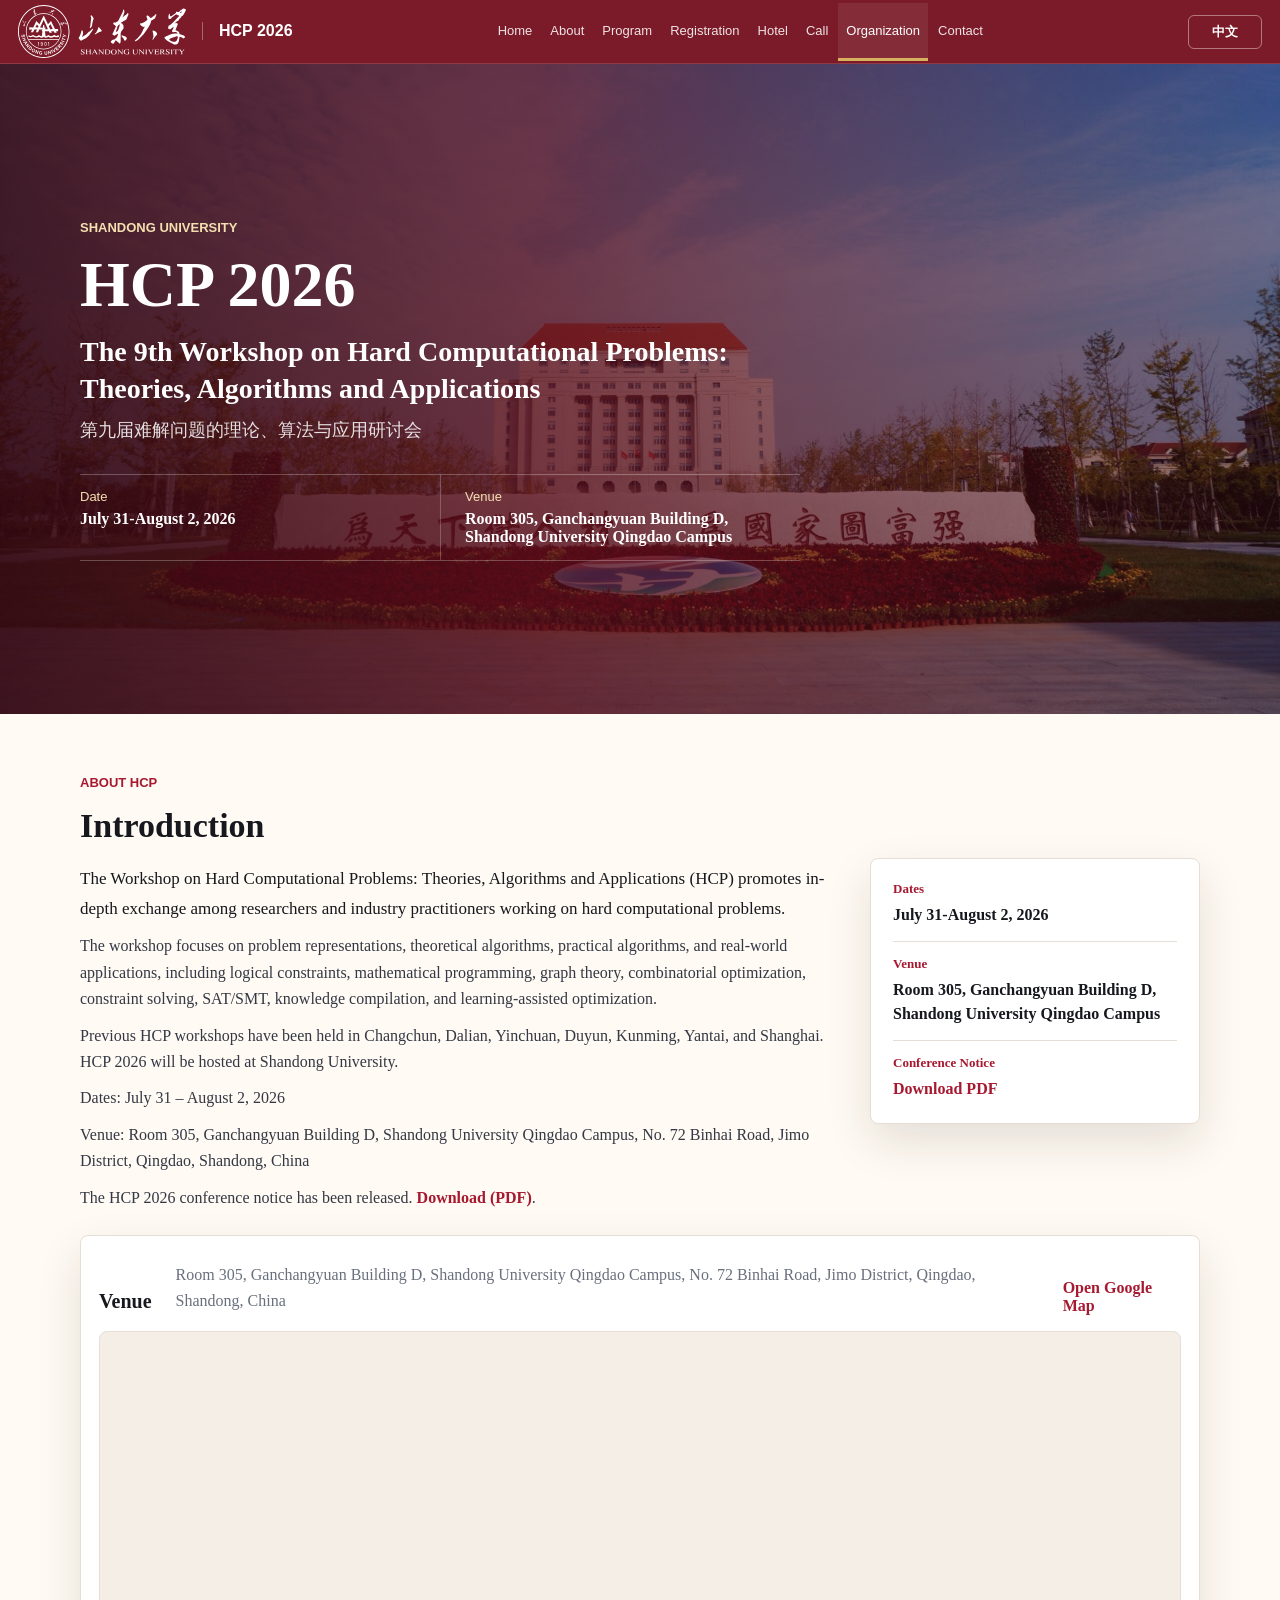
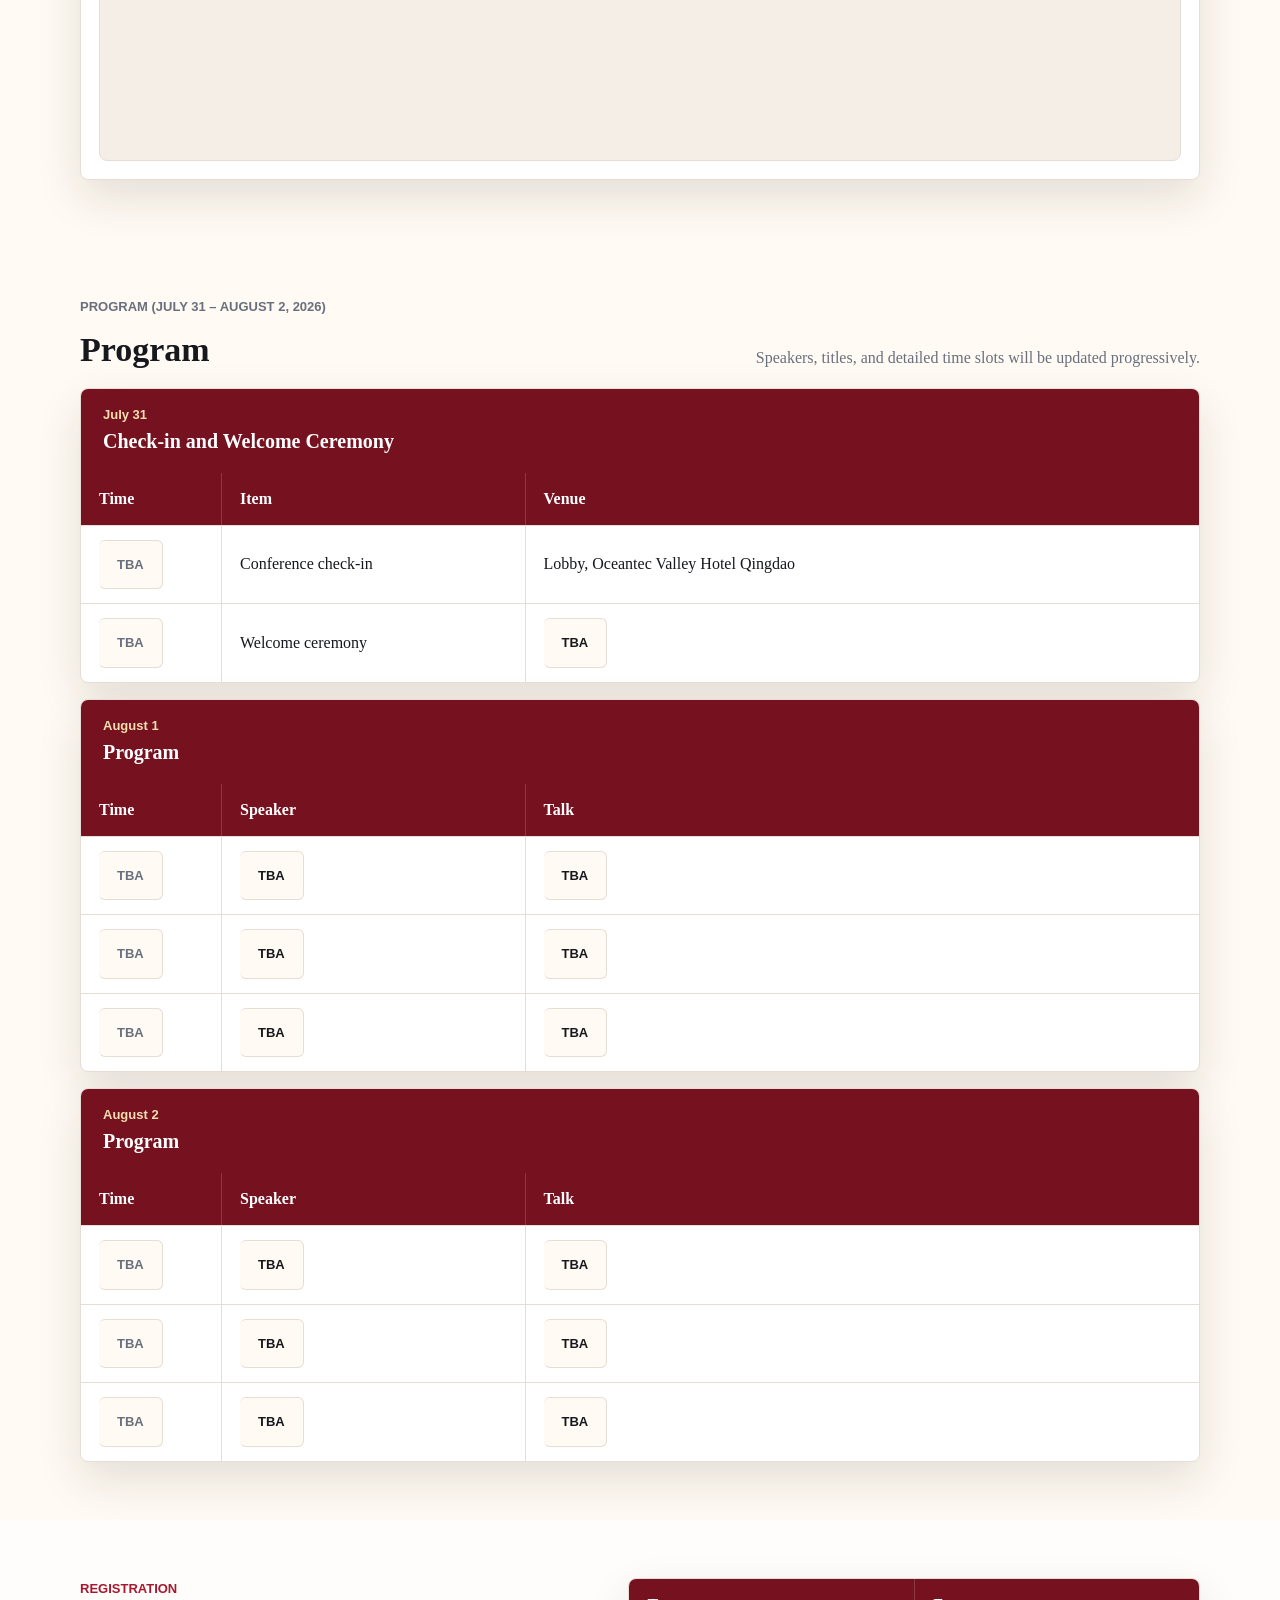
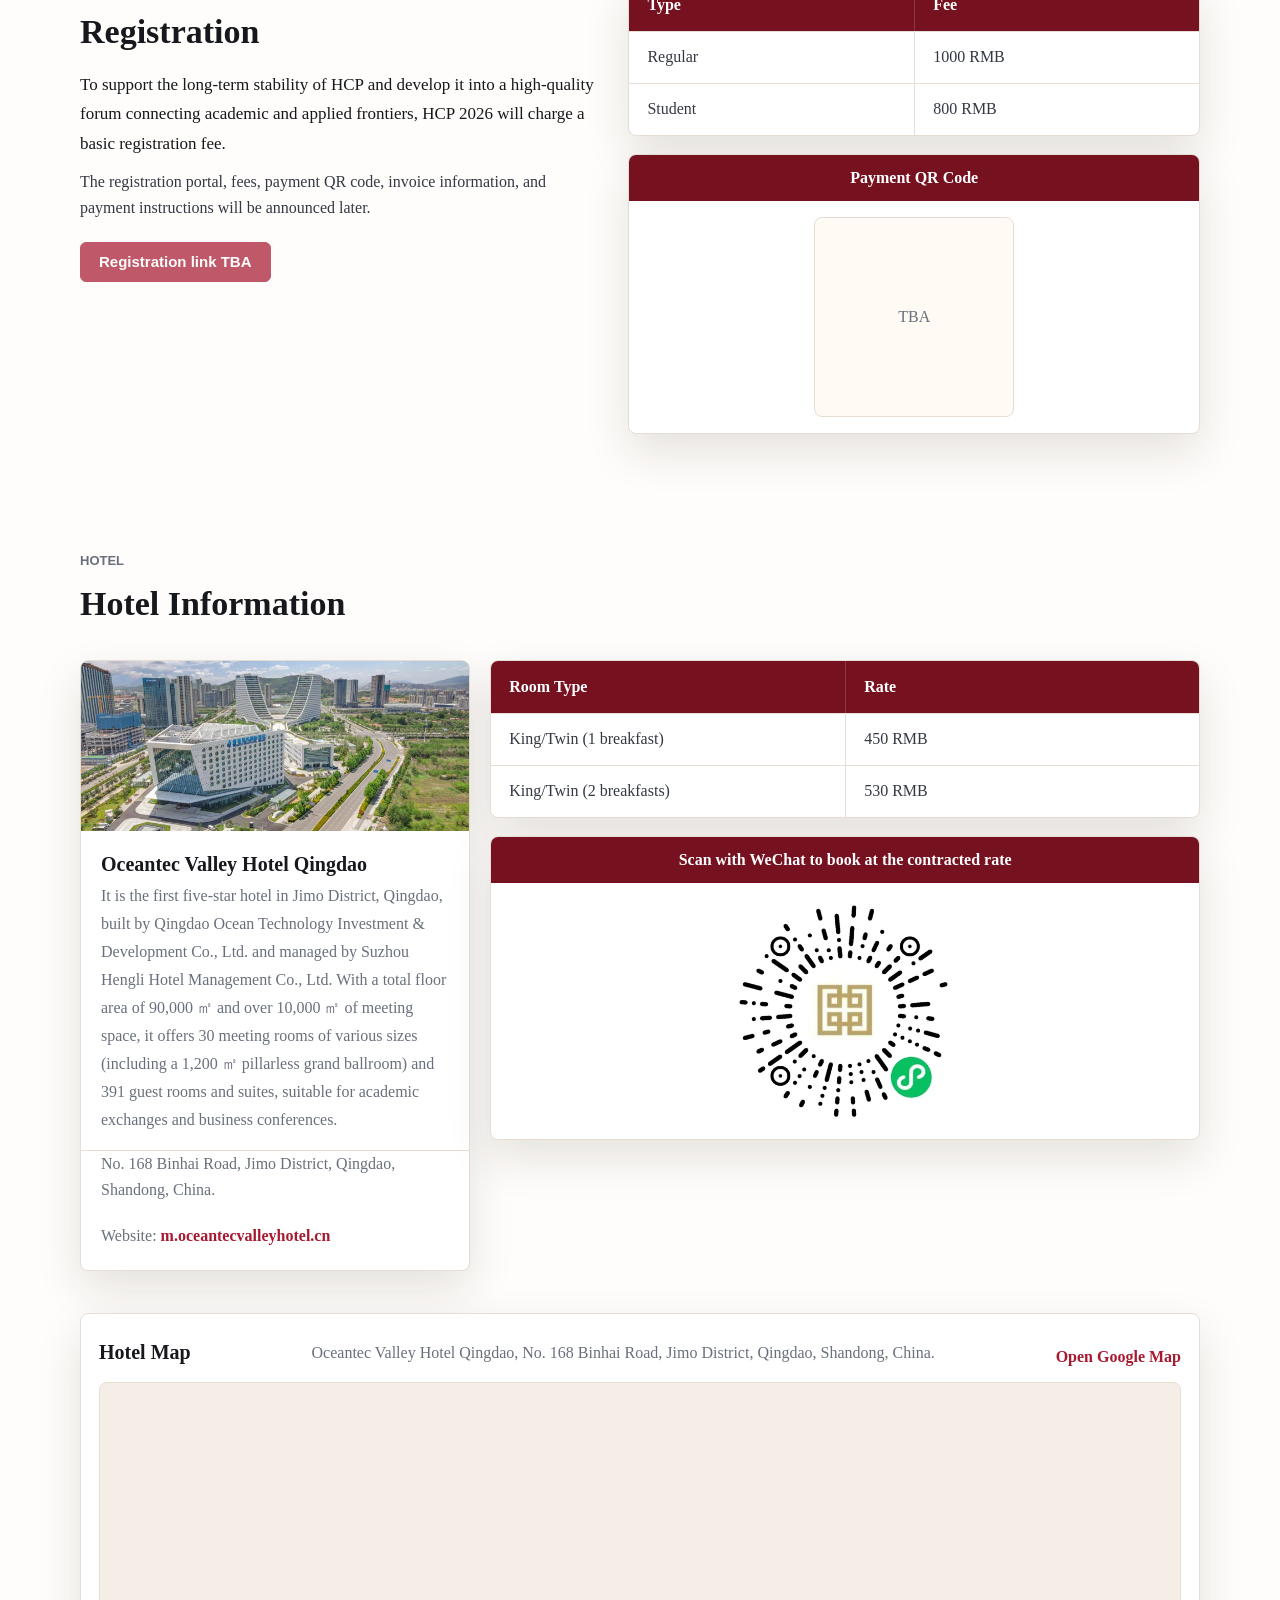
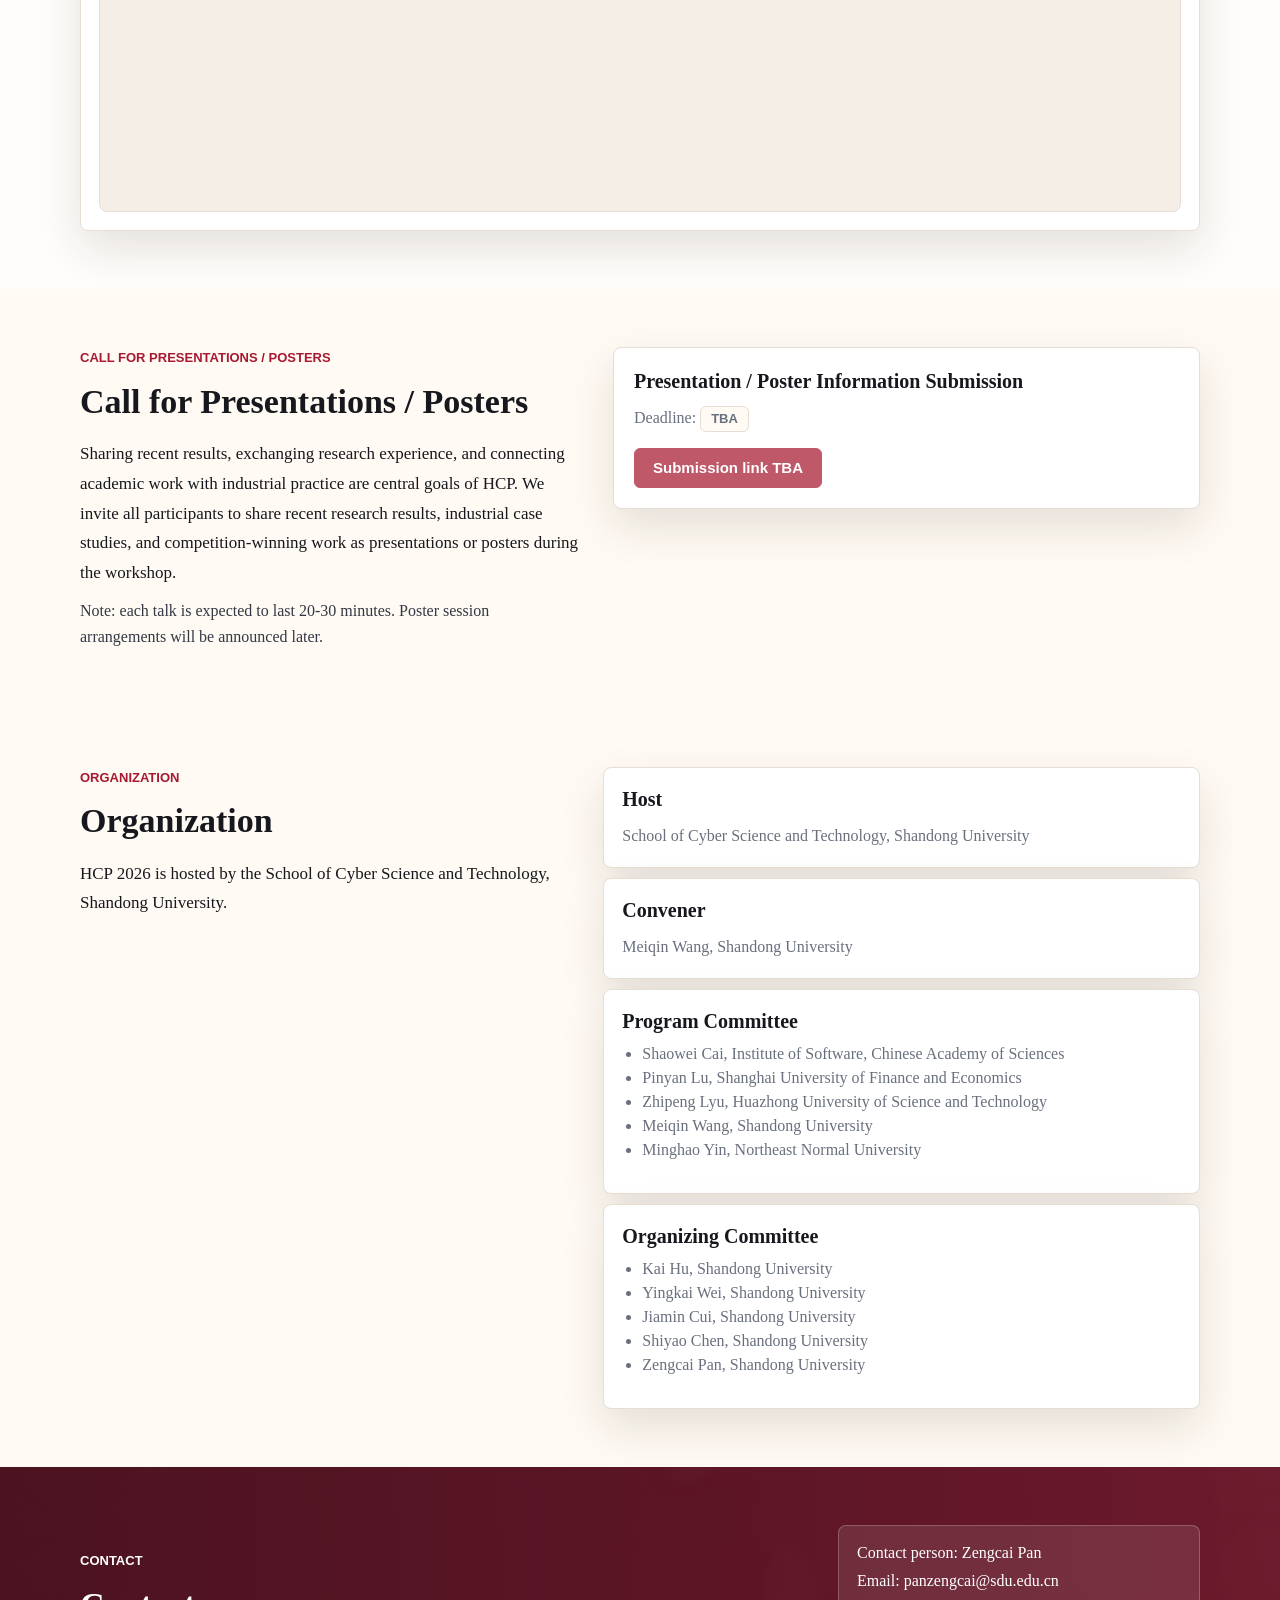
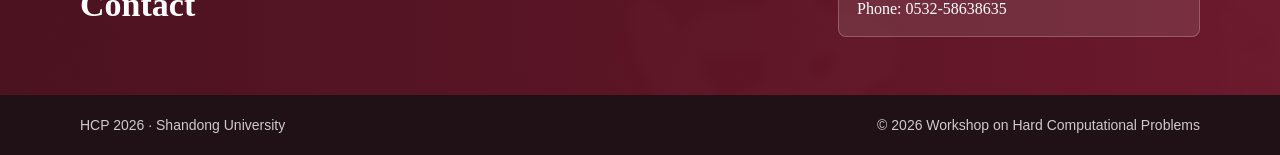
==== commit 89a81367: "Publish the conference notice: link the HCP 2026 notice PDF from the summary and info panel - add as" ====
--- a/en.html
+++ b/en.html
@@ -98,7 +98,7 @@
               No. 72 Binhai Road, Jimo District, Qingdao, Shandong, China
             </p>
             <p>
-              The HCP 2026 conference notice will be published later.
+              The HCP 2026 conference notice has been released. <a class="notice-link" href="assets/HCP%202026%20会议通知.pdf" target="_blank" rel="noreferrer">Download (PDF)</a>.
             </p>
           </div>
           <aside class="info-panel" aria-label="Conference information">
@@ -112,7 +112,7 @@
             </div>
             <div>
               <span>Conference Notice</span>
-              <strong><span class="tba">To be announced</span></strong>
+              <strong><a class="notice-link" href="assets/HCP%202026%20会议通知.pdf" target="_blank" rel="noreferrer">Download PDF</a></strong>
             </div>
           </aside>
         </div>
--- a/styles.css
+++ b/styles.css
@@ -496,6 +496,16 @@
   text-decoration: none;
 }
 
+.notice-link {
+  color: var(--sdu-red);
+  font-weight: 700;
+  text-decoration: none;
+}
+
+.notice-link:hover {
+  text-decoration: underline;
+}
+
 .schedule-layout {
   display: grid;
   gap: 16px;
@@ -577,7 +587,7 @@
   display: grid;
   grid-template-columns: minmax(0, 0.9fr) minmax(420px, 1fr);
   gap: 34px;
-  align-items: center;
+  align-items: start;
 }
 
 .registration-layout .button {
@@ -759,9 +769,9 @@
   display: flex;
   align-items: center;
   justify-content: center;
-  width: 220px;
-  height: 220px;
-  margin: 18px auto;
+  width: 200px;
+  height: 200px;
+  margin: 16px auto;
   color: var(--muted-text);
   background: var(--paper);
   border: 1px solid var(--line);
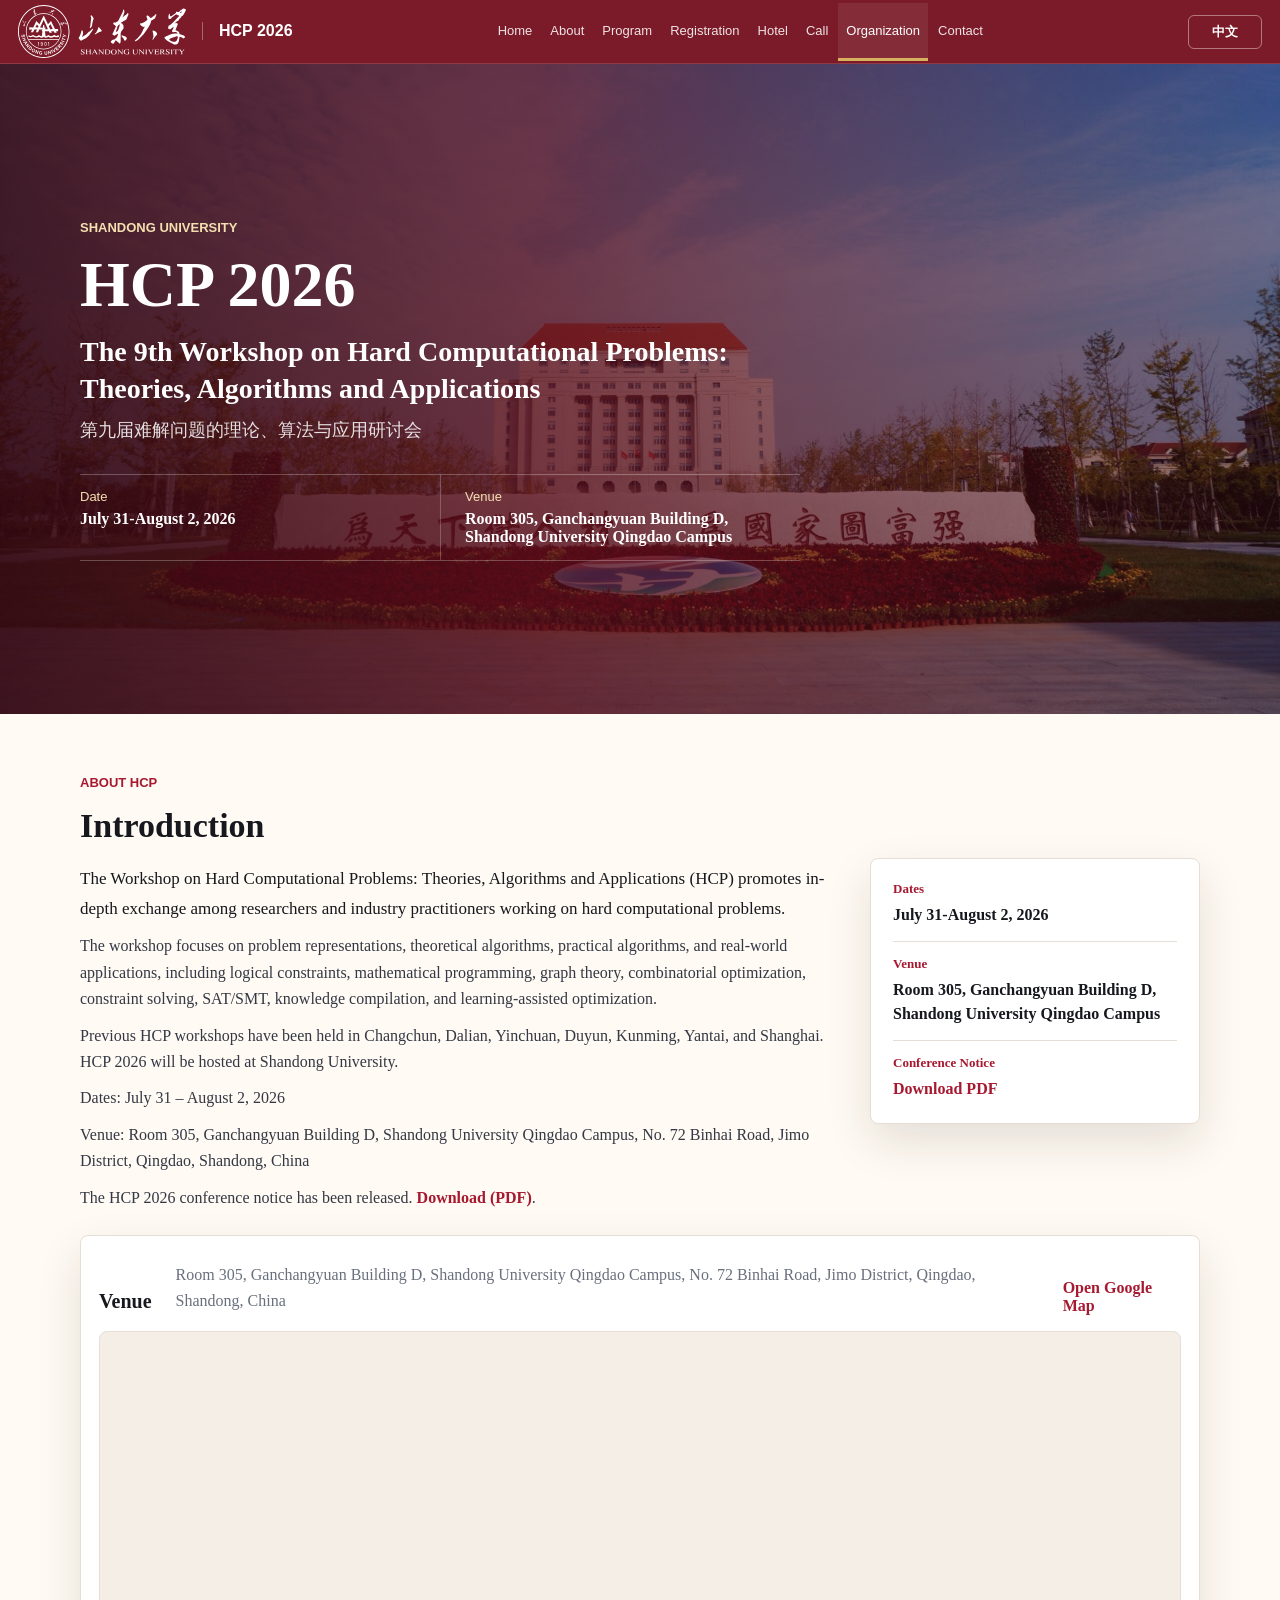
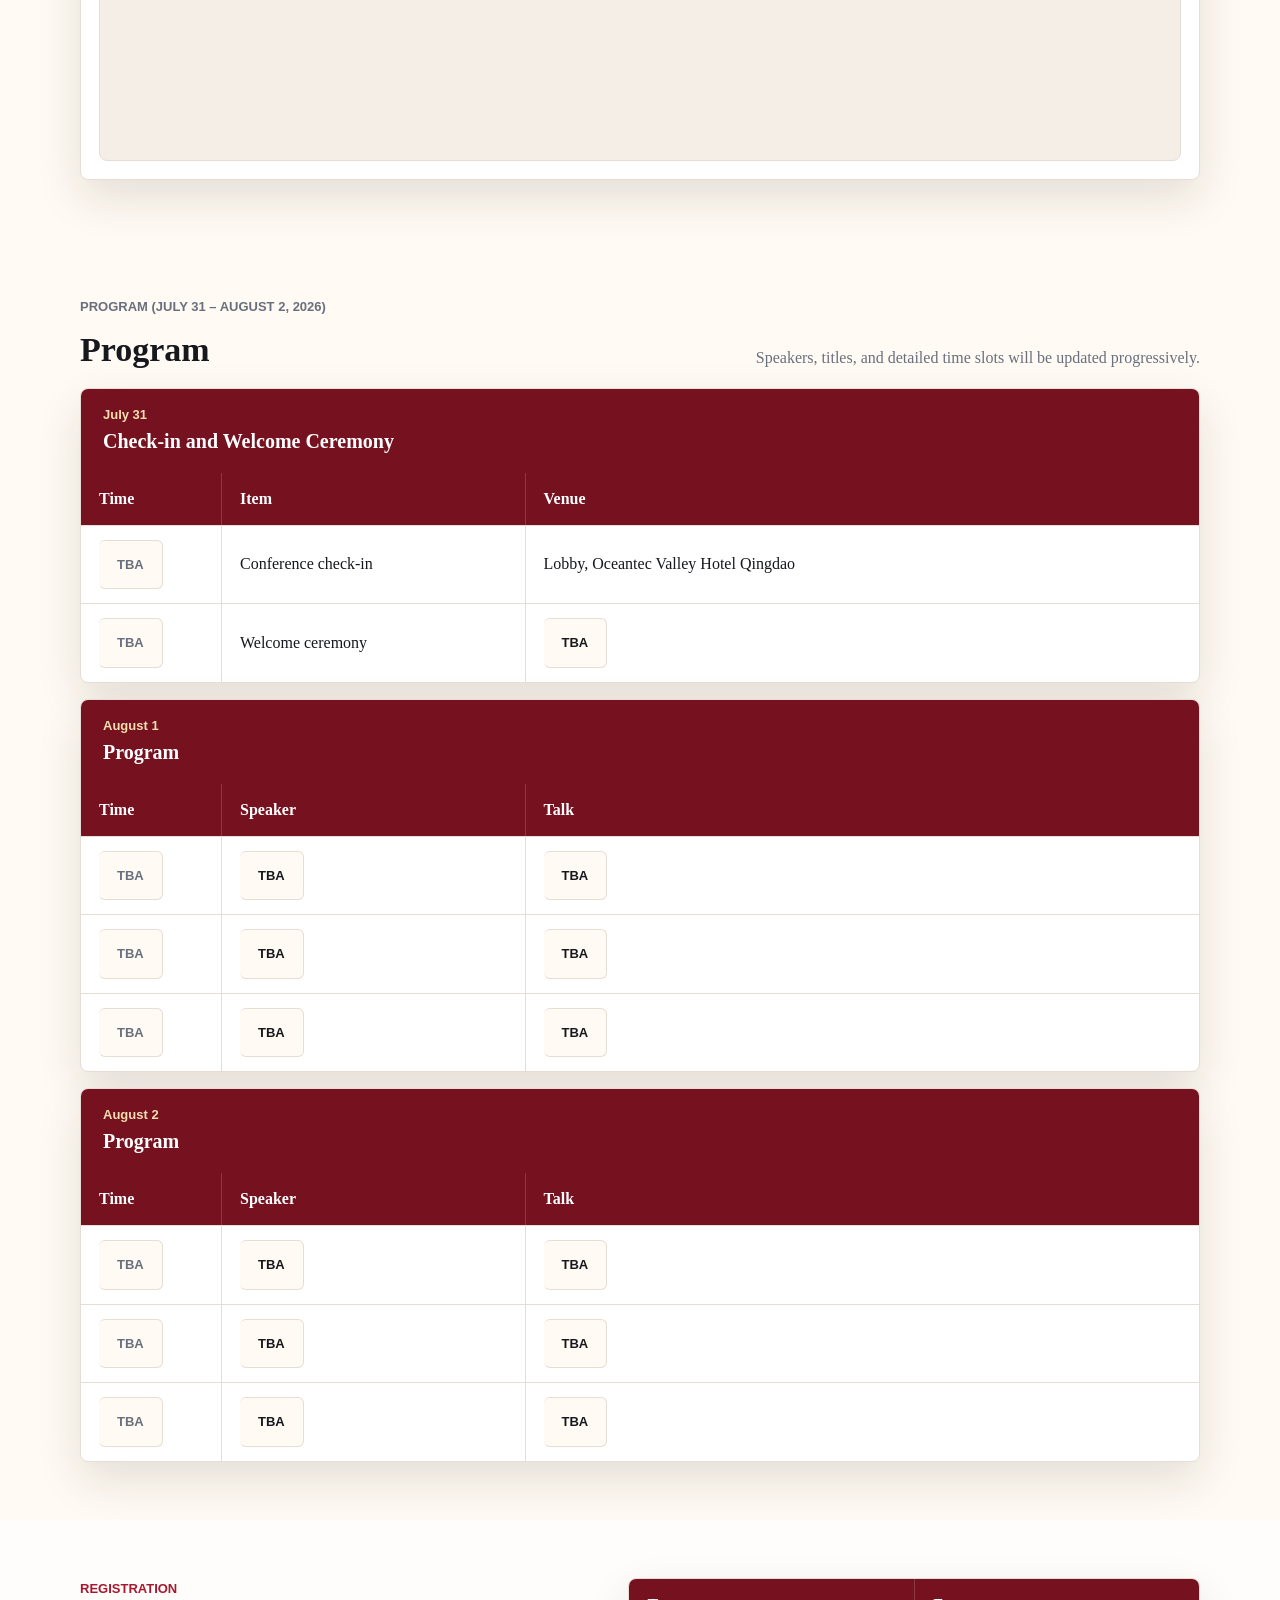
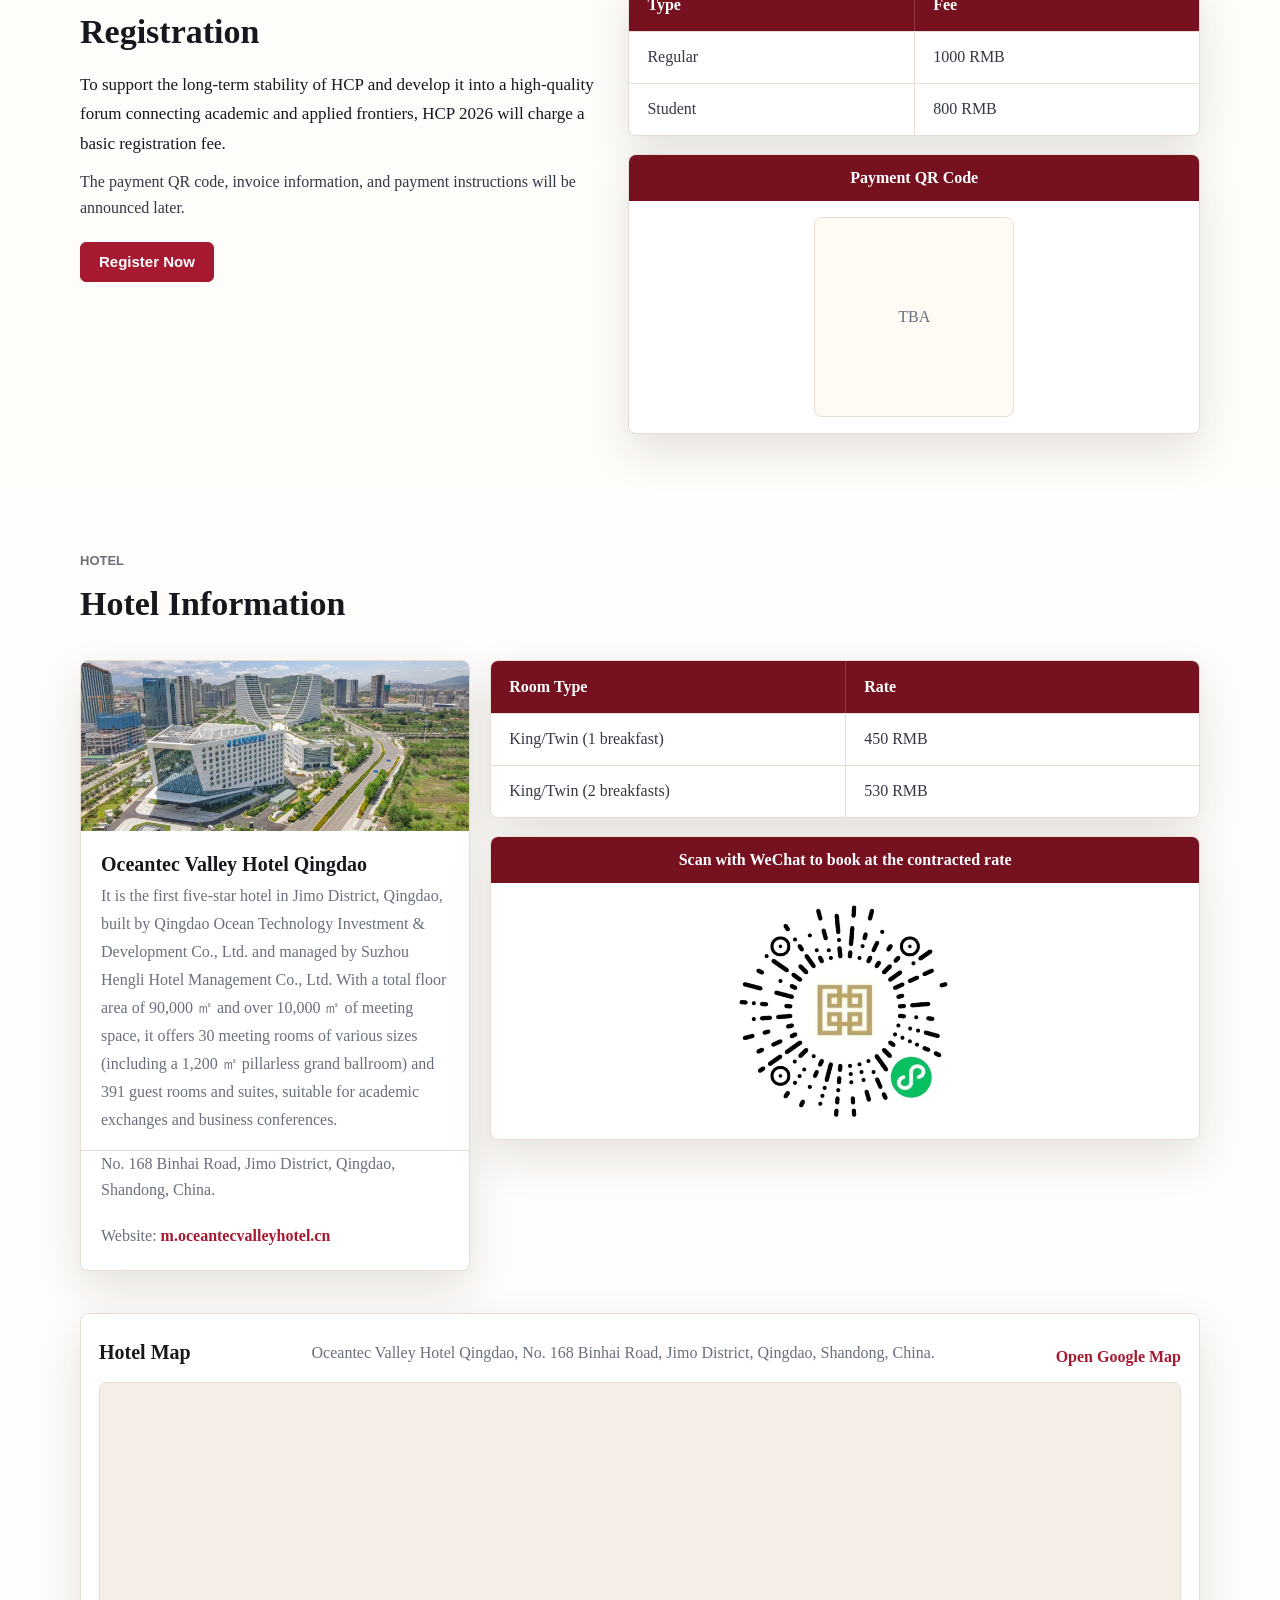
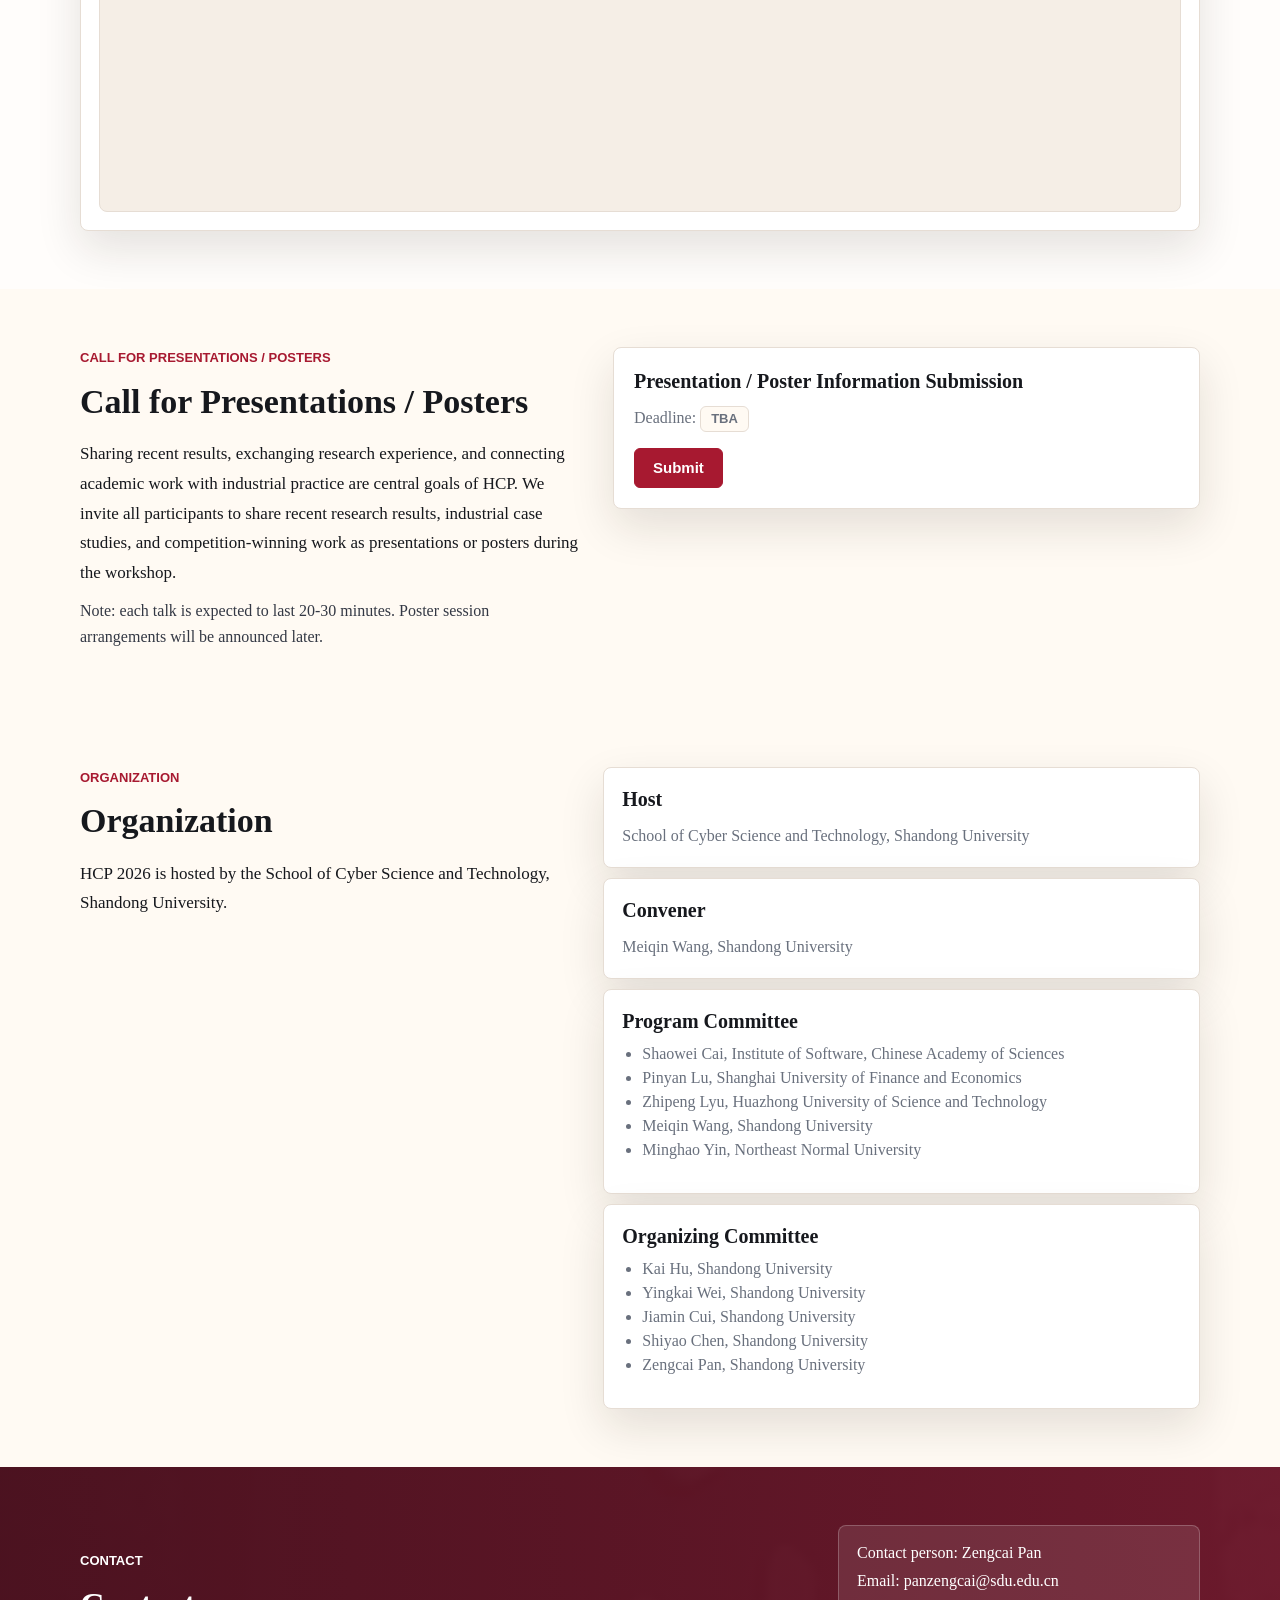
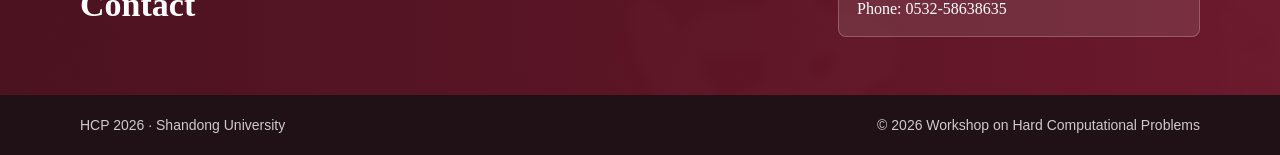
==== commit 8ae37cd0: "Activate registration and call-for-papers submission links (wjx forms) - registration button -> http" ====
--- a/en.html
+++ b/en.html
@@ -250,10 +250,9 @@
               fee.
             </p>
             <p>
-              The registration portal, fees, payment QR code, invoice information, and payment
-              instructions will be announced later.
-            </p>
-            <span class="button primary dark disabled" aria-disabled="true">Registration link TBA</span>
+              The payment QR code, invoice information, and payment instructions will be announced later.
+            </p>
+            <a class="button primary dark" href="https://v.wjx.cn/vm/t15EN56.aspx" target="_blank" rel="noreferrer">Register Now</a>
           </div>
           <div class="reg-right">
             <div class="fee-table" role="table" aria-label="Registration fees">
@@ -364,7 +363,7 @@
           <div class="placeholder-card">
             <h3>Presentation / Poster Information Submission</h3>
             <p>Deadline: <span class="tba">TBA</span></p>
-            <span class="button primary dark disabled" aria-disabled="true">Submission link TBA</span>
+            <a class="button primary dark" href="https://v.wjx.cn/vm/Qs8e9X1.aspx" target="_blank" rel="noreferrer">Submit</a>
           </div>
         </div>
       </section>
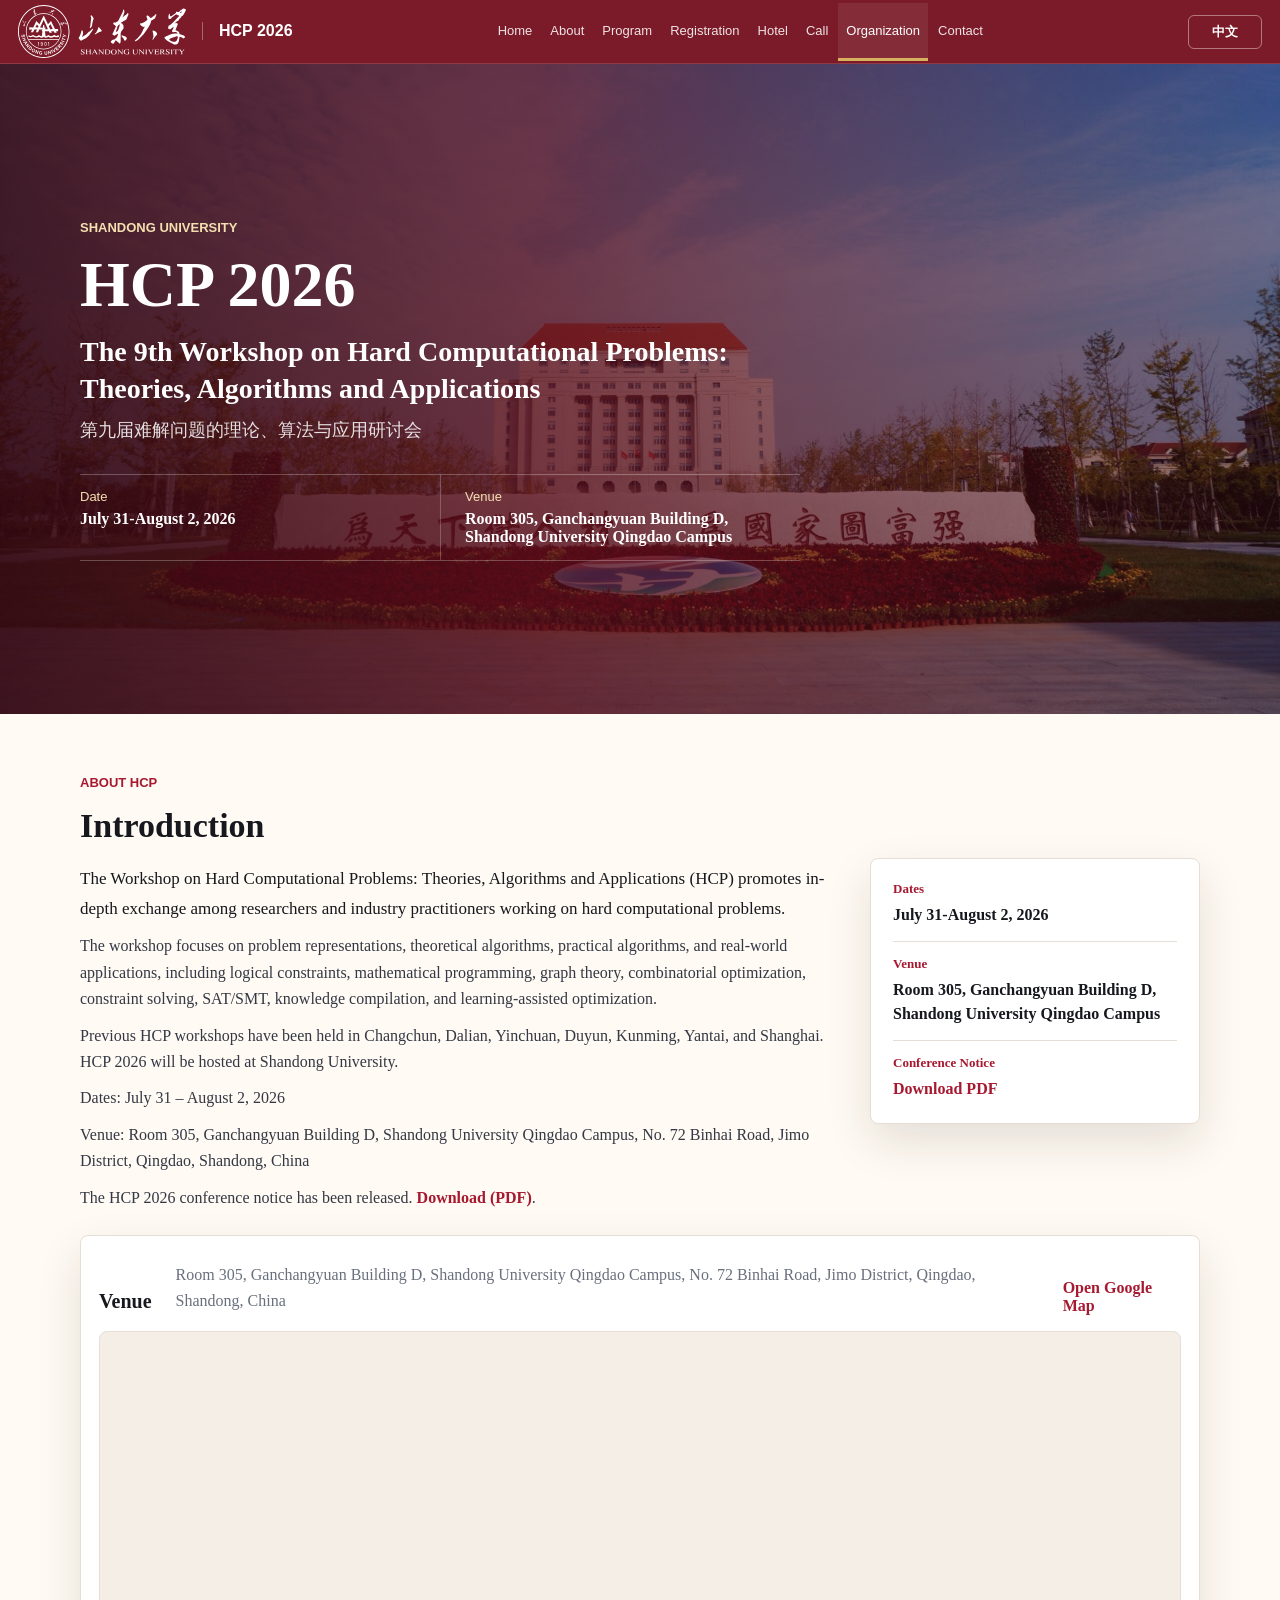
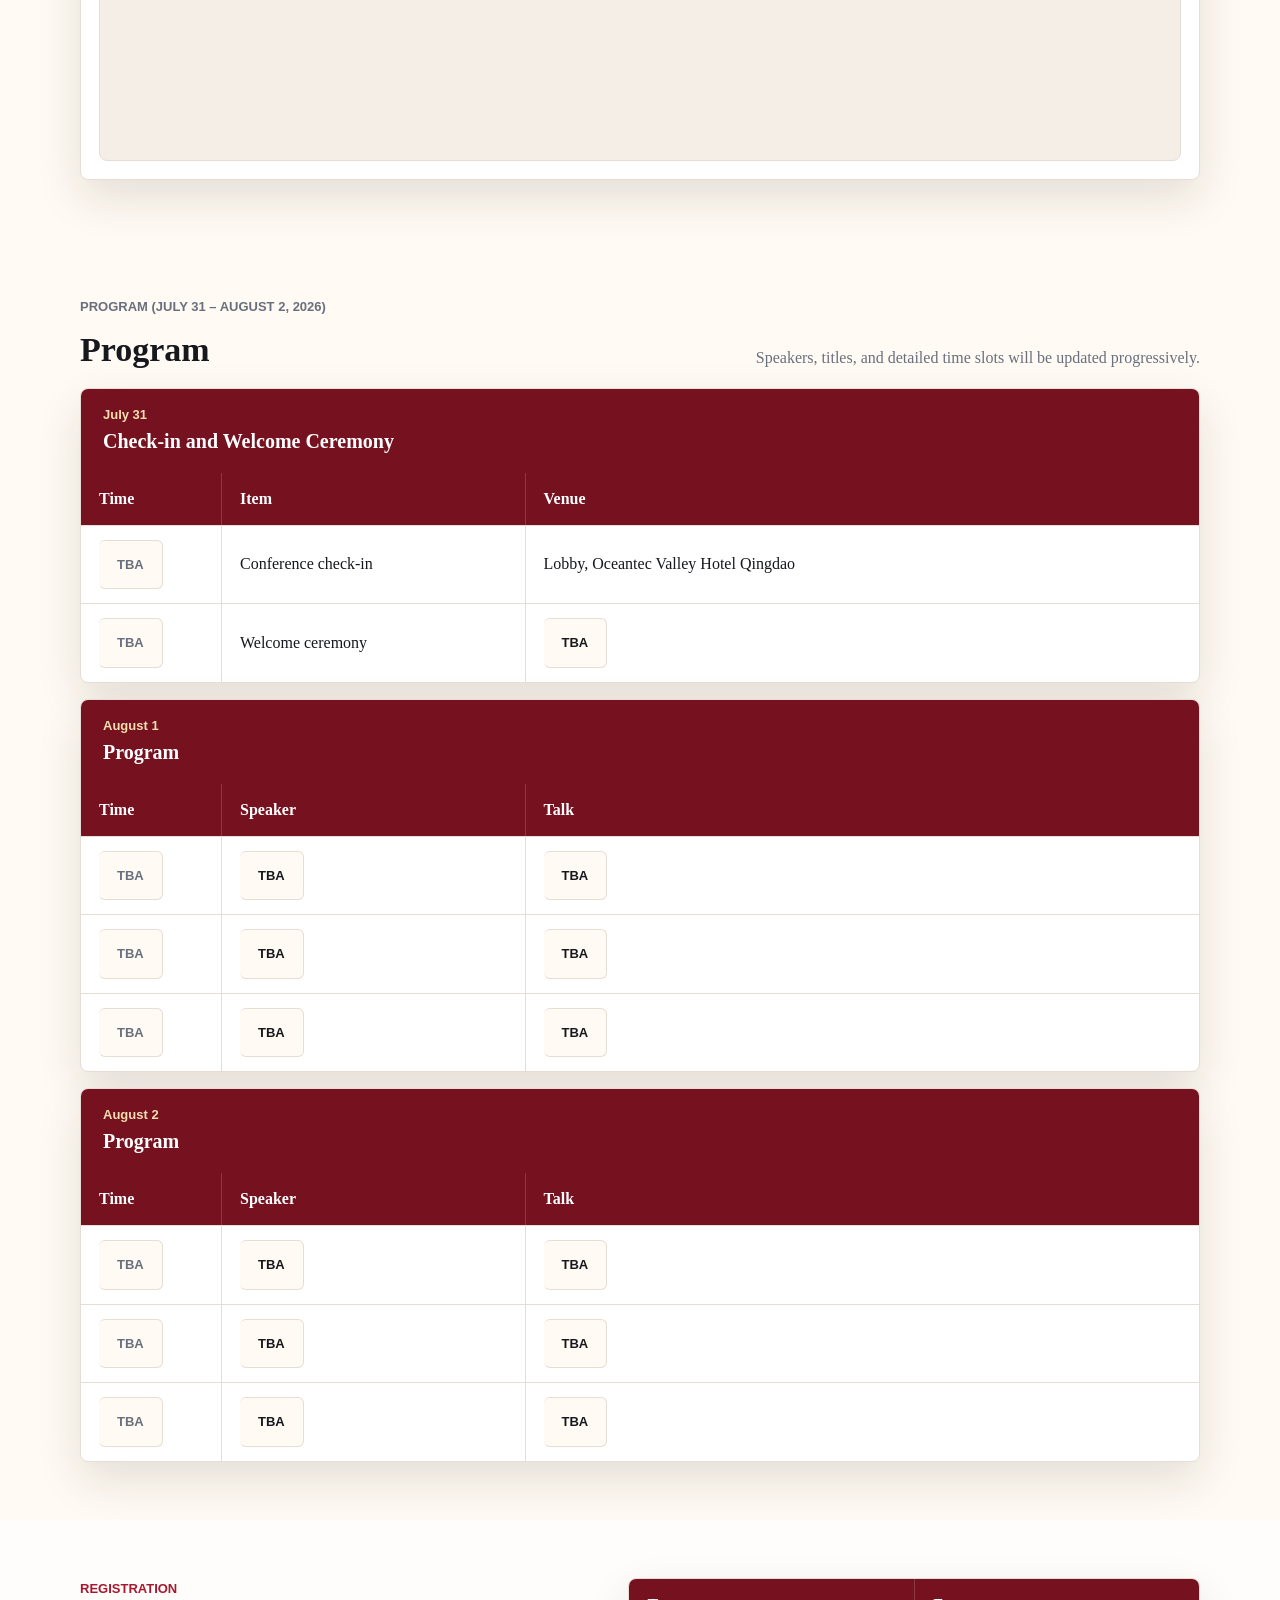
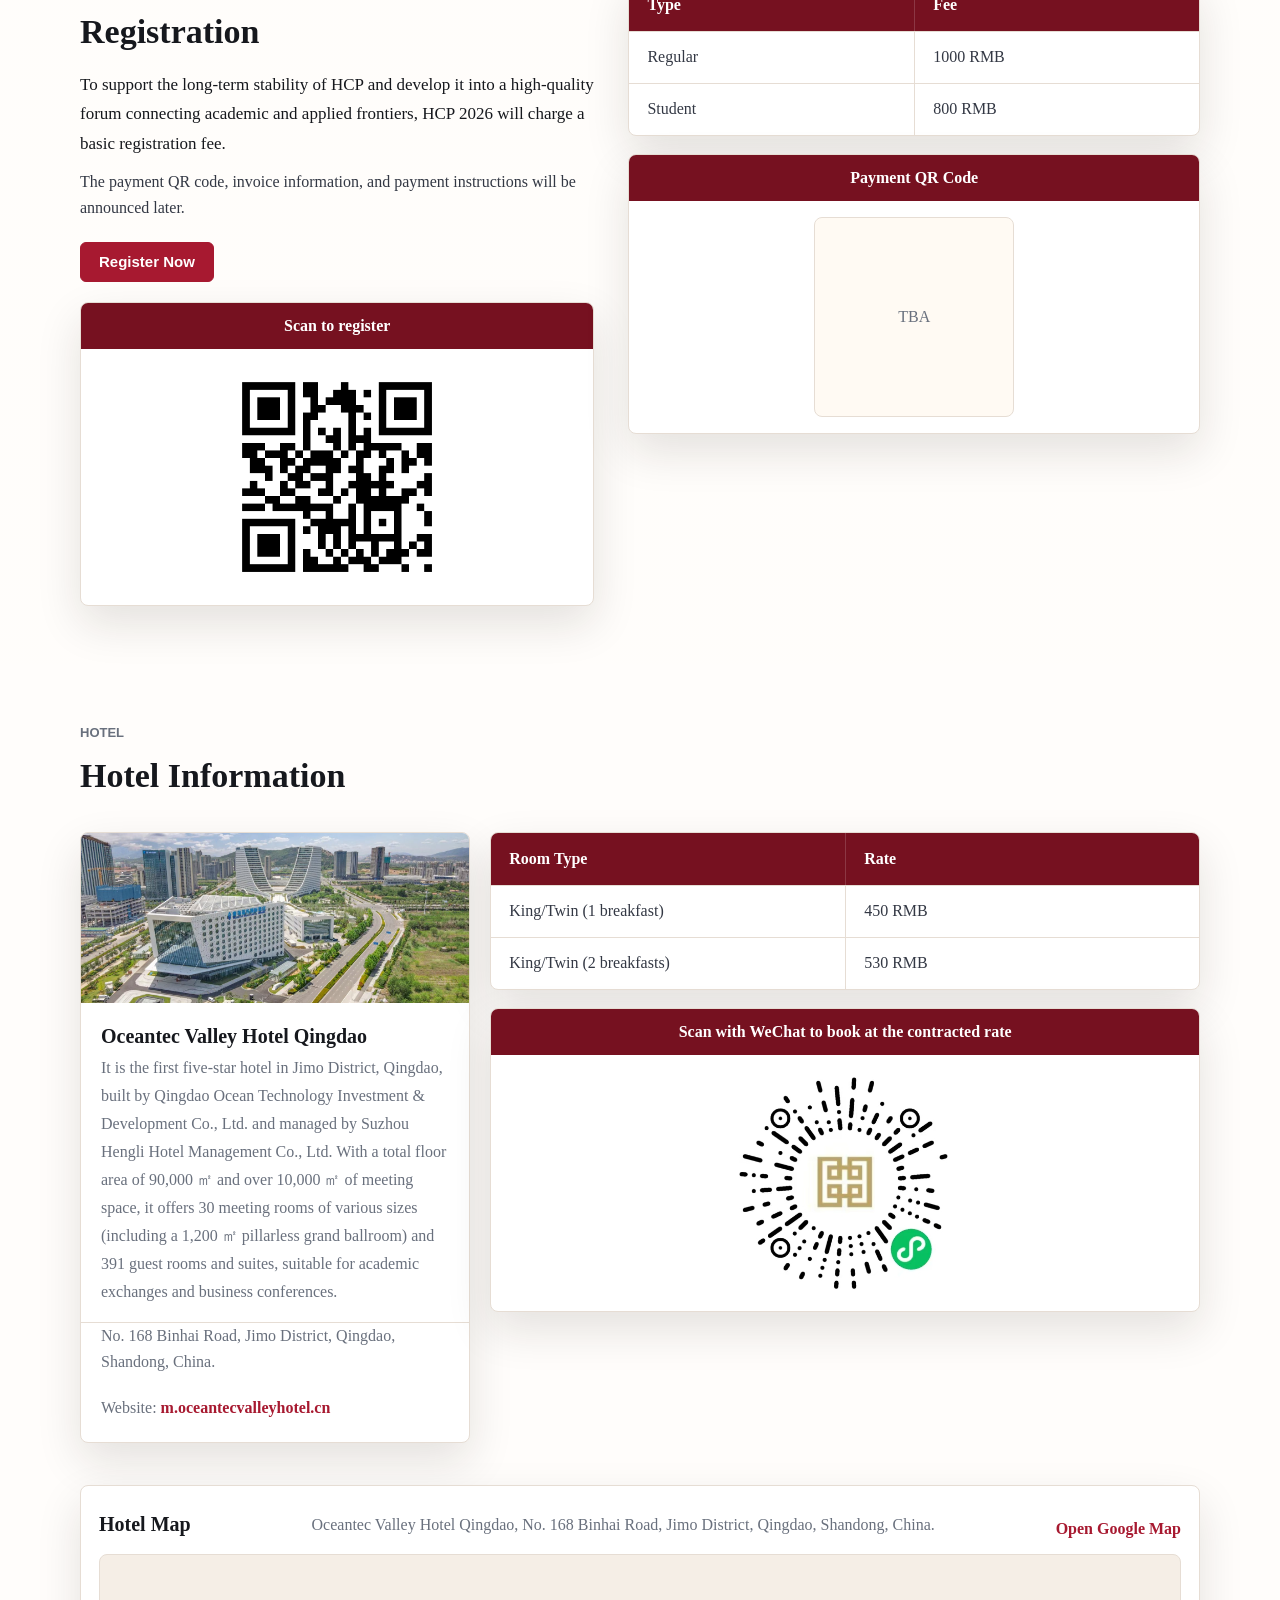
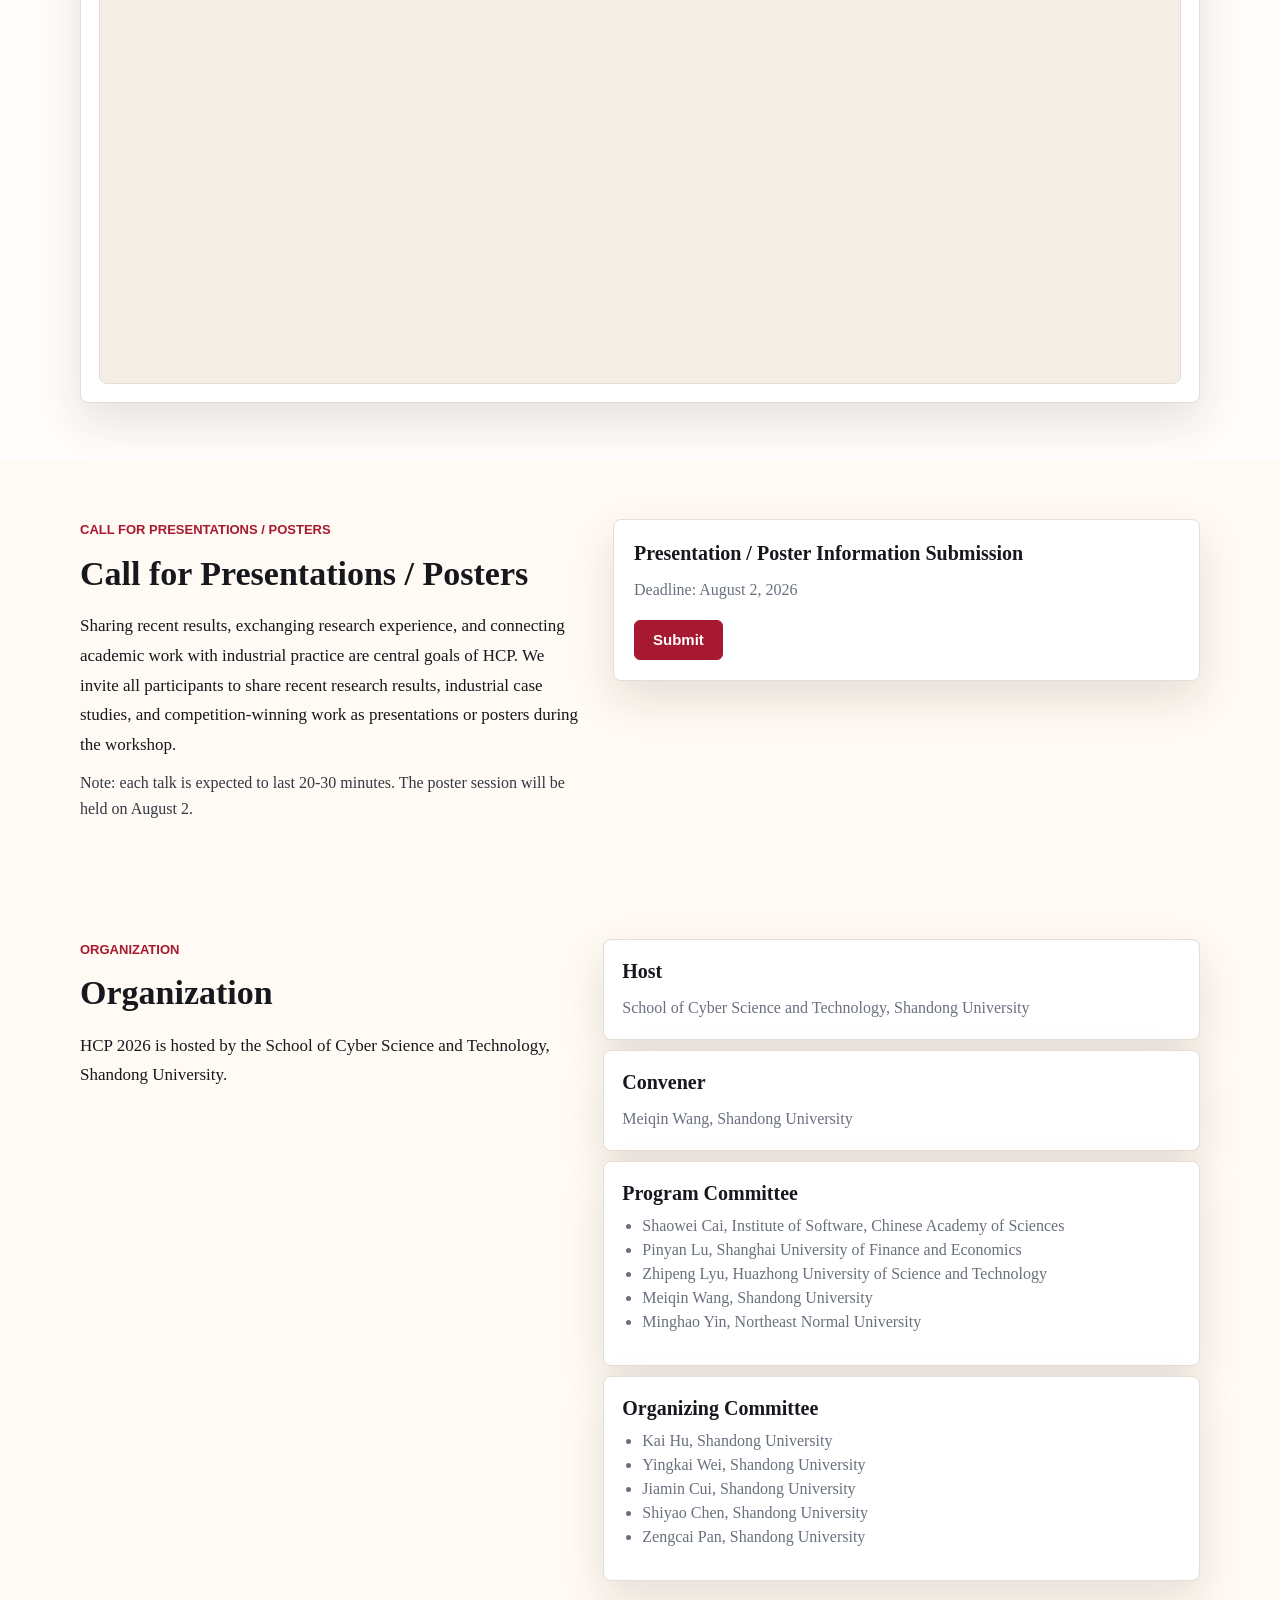
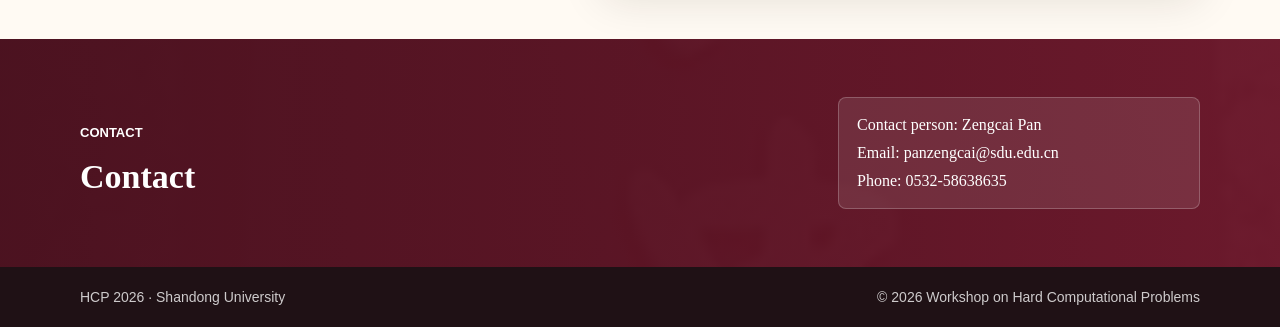
==== commit 27aea315: "CFP: set deadline + poster date to Aug 2; add registration QR below the register button - CFP 截止日期/D" ====
--- a/en.html
+++ b/en.html
@@ -253,6 +253,10 @@
               The payment QR code, invoice information, and payment instructions will be announced later.
             </p>
             <a class="button primary dark" href="https://v.wjx.cn/vm/t15EN56.aspx" target="_blank" rel="noreferrer">Register Now</a>
+            <div class="hotel-booking">
+              <div class="hotel-booking-head">Scan to register</div>
+              <img src="assets/register-qr.png" alt="Registration QR code" />
+            </div>
           </div>
           <div class="reg-right">
             <div class="fee-table" role="table" aria-label="Registration fees">
@@ -356,13 +360,12 @@
               work as presentations or posters during the workshop.
             </p>
             <p>
-              Note: each talk is expected to last 20-30 minutes. Poster session arrangements will
-              be announced later.
+              Note: each talk is expected to last 20-30 minutes. The poster session will be held on August 2.
             </p>
           </div>
           <div class="placeholder-card">
             <h3>Presentation / Poster Information Submission</h3>
-            <p>Deadline: <span class="tba">TBA</span></p>
+            <p>Deadline: August 2, 2026</p>
             <a class="button primary dark" href="https://v.wjx.cn/vm/Qs8e9X1.aspx" target="_blank" rel="noreferrer">Submit</a>
           </div>
         </div>
--- a/styles.css
+++ b/styles.css
@@ -765,6 +765,10 @@
   margin: 18px auto;
 }
 
+.button + .hotel-booking {
+  margin-top: 20px;
+}
+
 .qr-placeholder {
   display: flex;
   align-items: center;
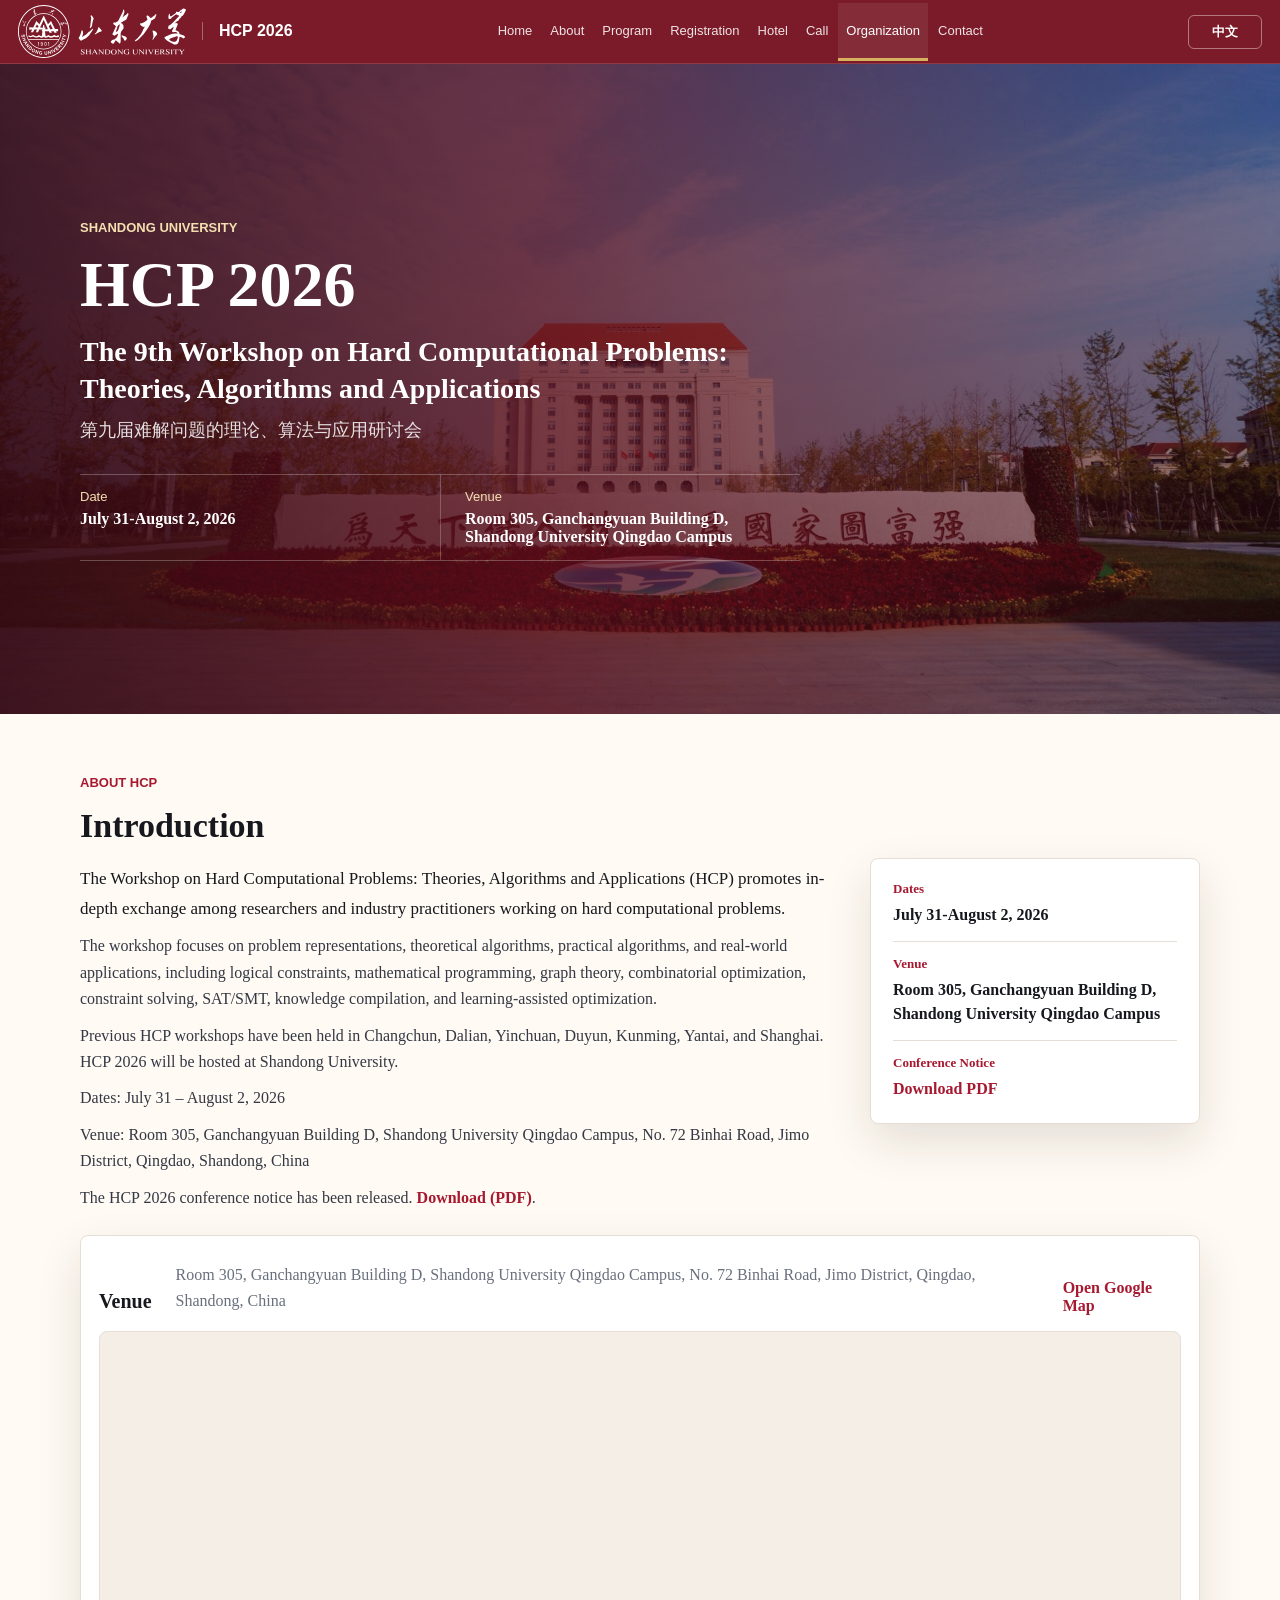
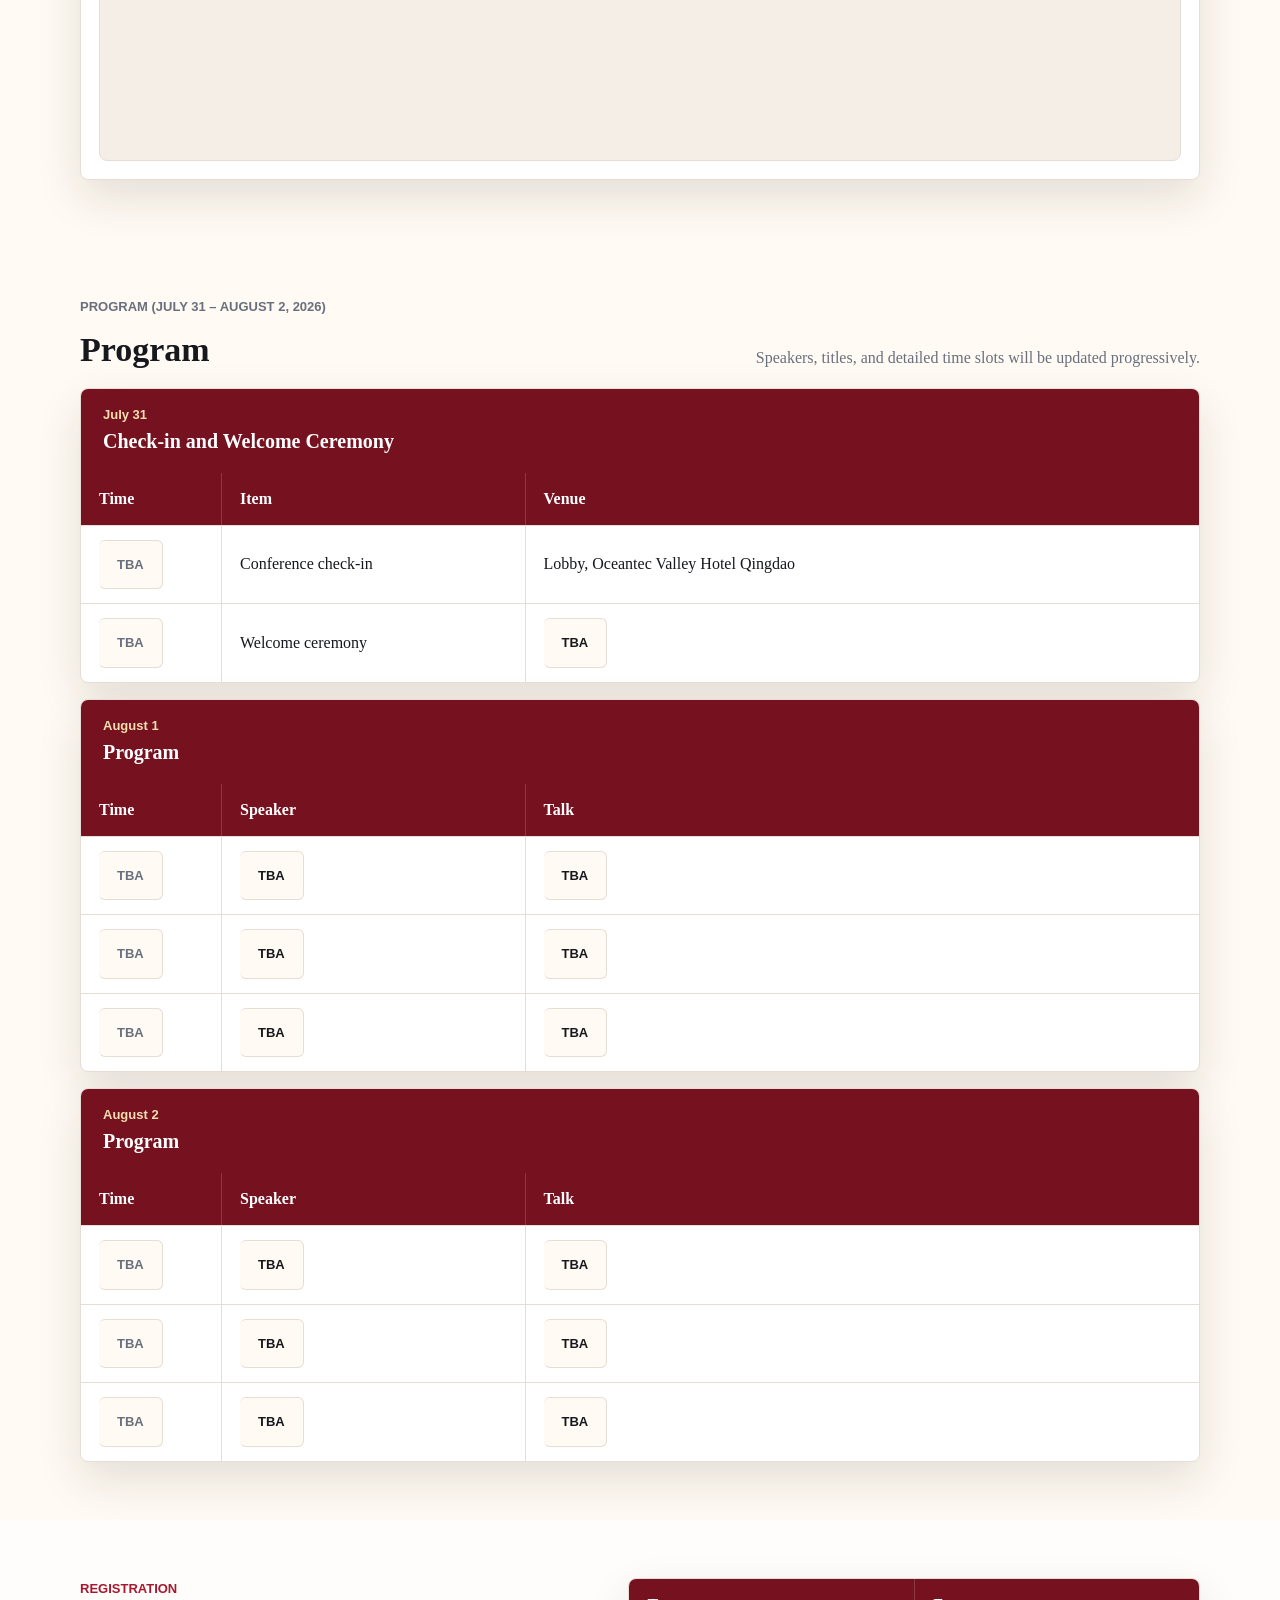
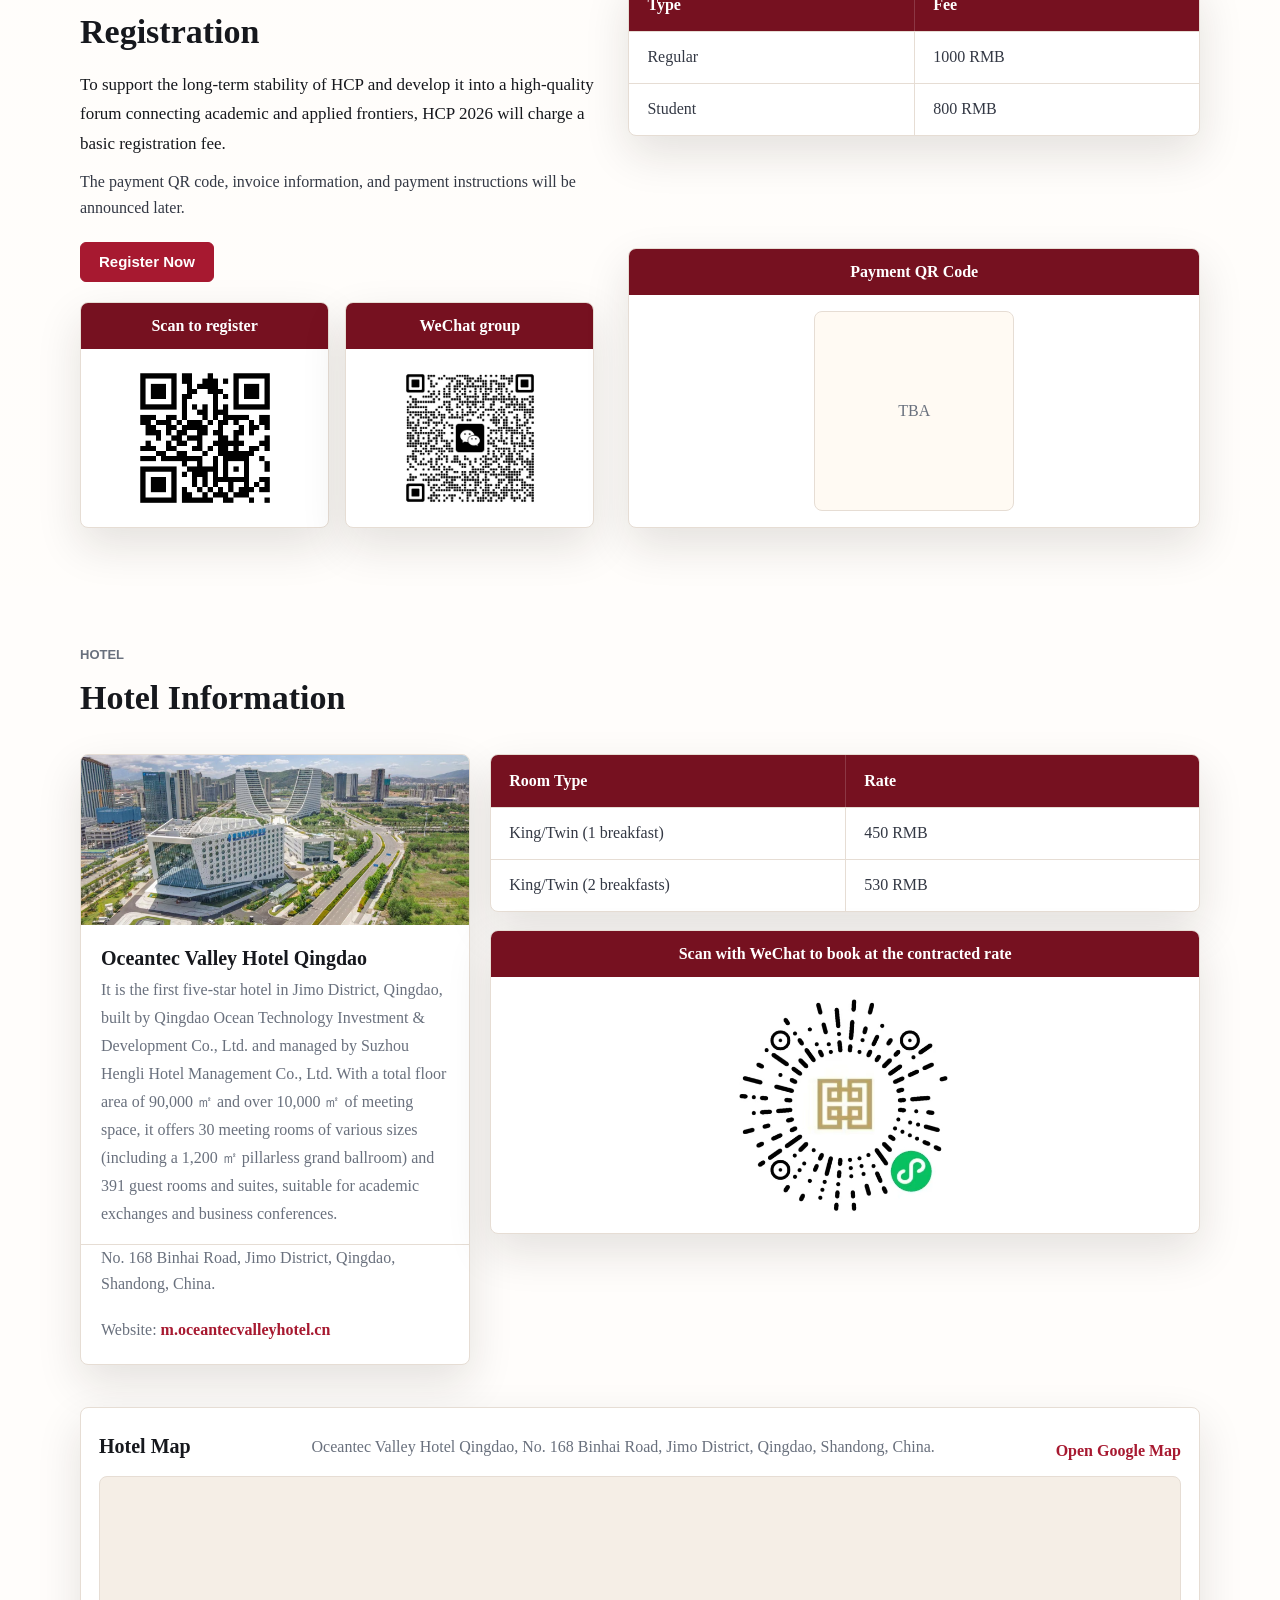
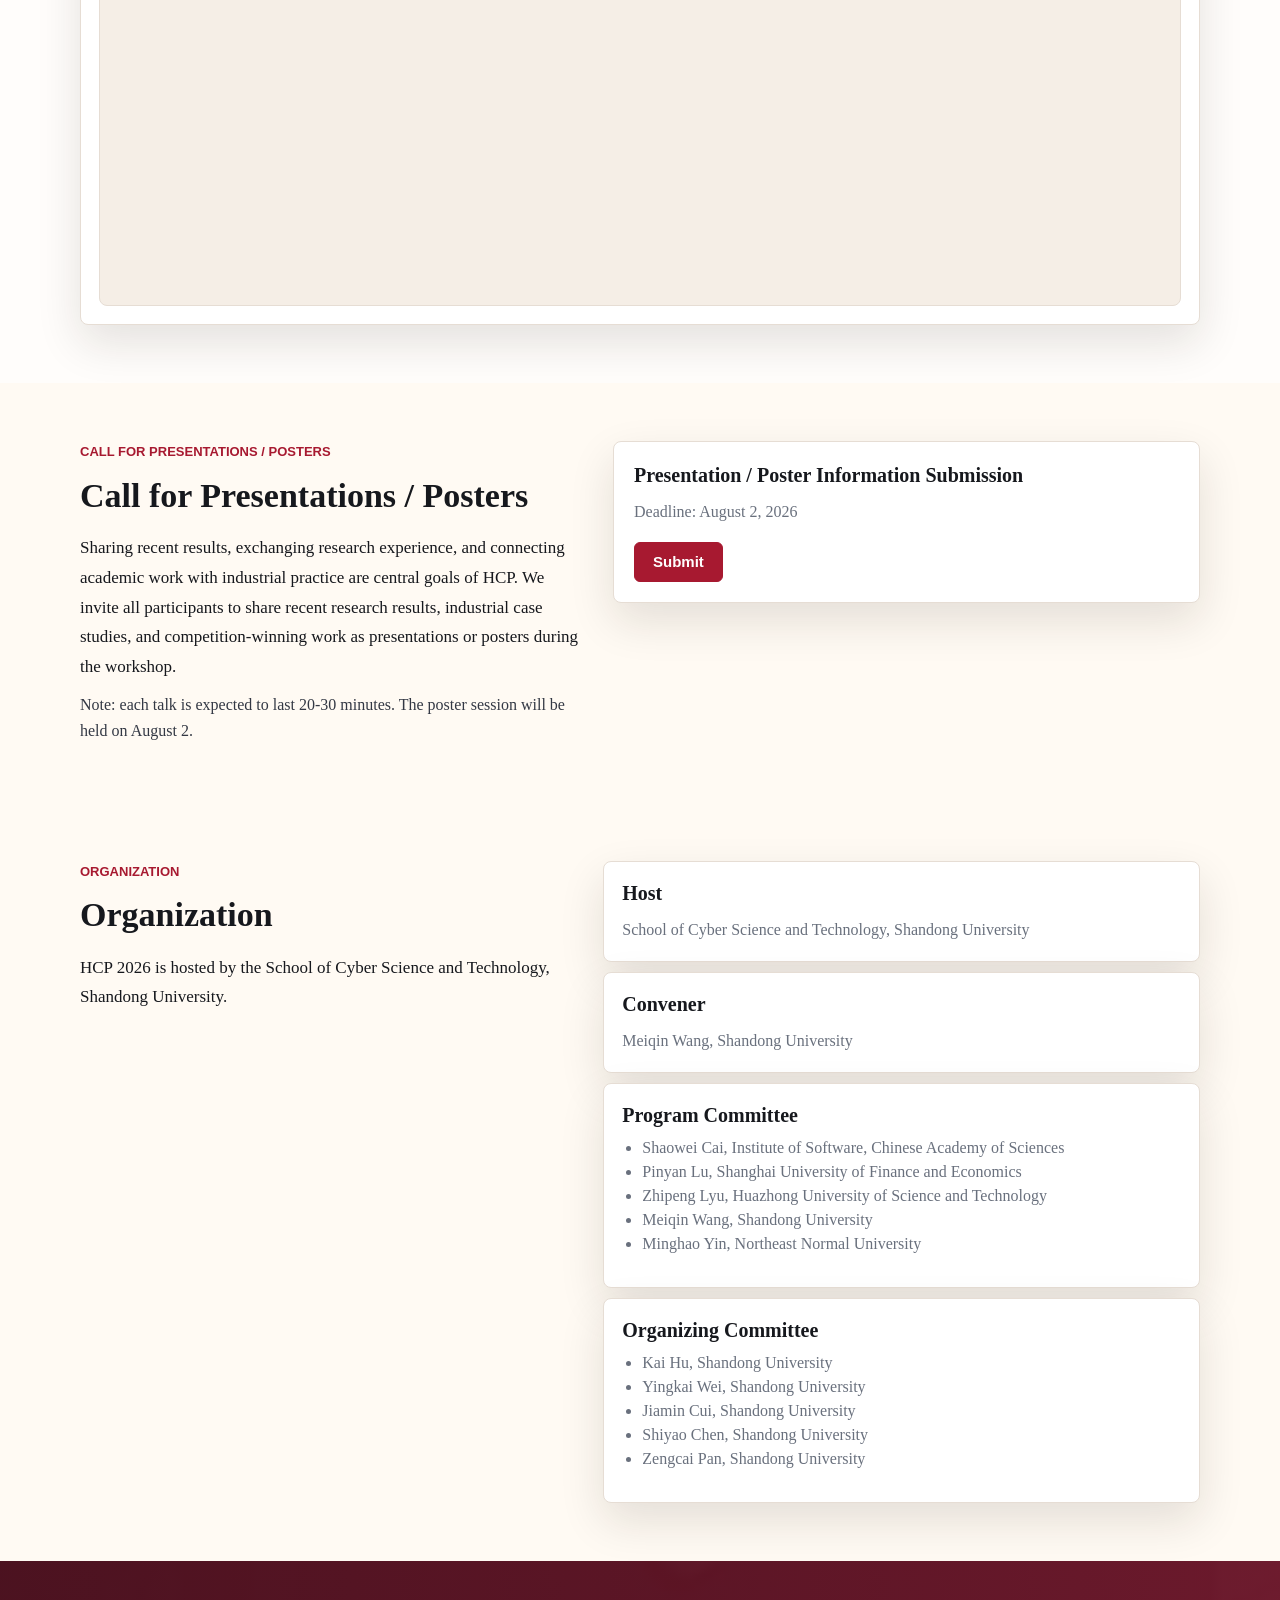
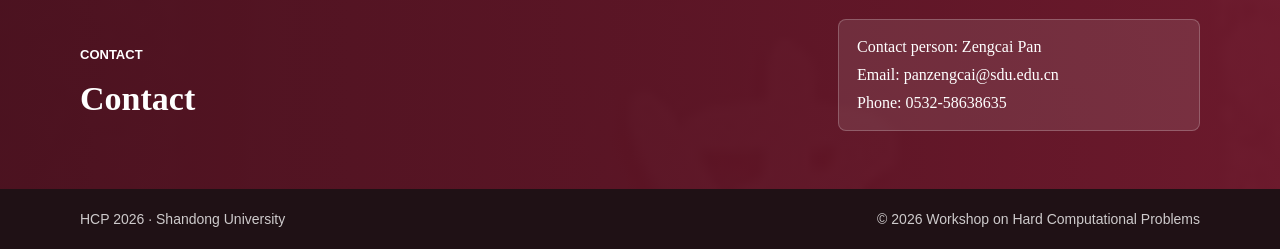
==== commit edb4535a: "Add the participant WeChat-group QR beside the registration QR - crop HCPJun10 down to just the squa" ====
--- a/en.html
+++ b/en.html
@@ -253,9 +253,15 @@
               The payment QR code, invoice information, and payment instructions will be announced later.
             </p>
             <a class="button primary dark" href="https://v.wjx.cn/vm/t15EN56.aspx" target="_blank" rel="noreferrer">Register Now</a>
-            <div class="hotel-booking">
-              <div class="hotel-booking-head">Scan to register</div>
-              <img src="assets/register-qr.png" alt="Registration QR code" />
+            <div class="reg-qr-row">
+              <div class="hotel-booking">
+                <div class="hotel-booking-head">Scan to register</div>
+                <img src="assets/register-qr.png" alt="Registration QR code" />
+              </div>
+              <div class="hotel-booking">
+                <div class="hotel-booking-head">WeChat group</div>
+                <img src="assets/wechat-group-qr.png" alt="HCP 2026 WeChat group QR code" />
+              </div>
             </div>
           </div>
           <div class="reg-right">
--- a/styles.css
+++ b/styles.css
@@ -587,7 +587,7 @@
   display: grid;
   grid-template-columns: minmax(0, 0.9fr) minmax(420px, 1fr);
   gap: 34px;
-  align-items: start;
+  align-items: stretch;
 }
 
 .registration-layout .button {
@@ -765,8 +765,23 @@
   margin: 18px auto;
 }
 
-.button + .hotel-booking {
+.reg-qr-row {
+  display: grid;
+  grid-template-columns: 1fr 1fr;
+  gap: 16px;
   margin-top: 20px;
+}
+
+.reg-qr-row .hotel-booking img {
+  width: 150px;
+  height: 150px;
+  margin: 14px auto;
+}
+
+@media (max-width: 480px) {
+  .reg-qr-row {
+    grid-template-columns: 1fr;
+  }
 }
 
 .qr-placeholder {
@@ -785,6 +800,7 @@
 .reg-right {
   display: flex;
   flex-direction: column;
+  justify-content: space-between;
   gap: 18px;
 }
 
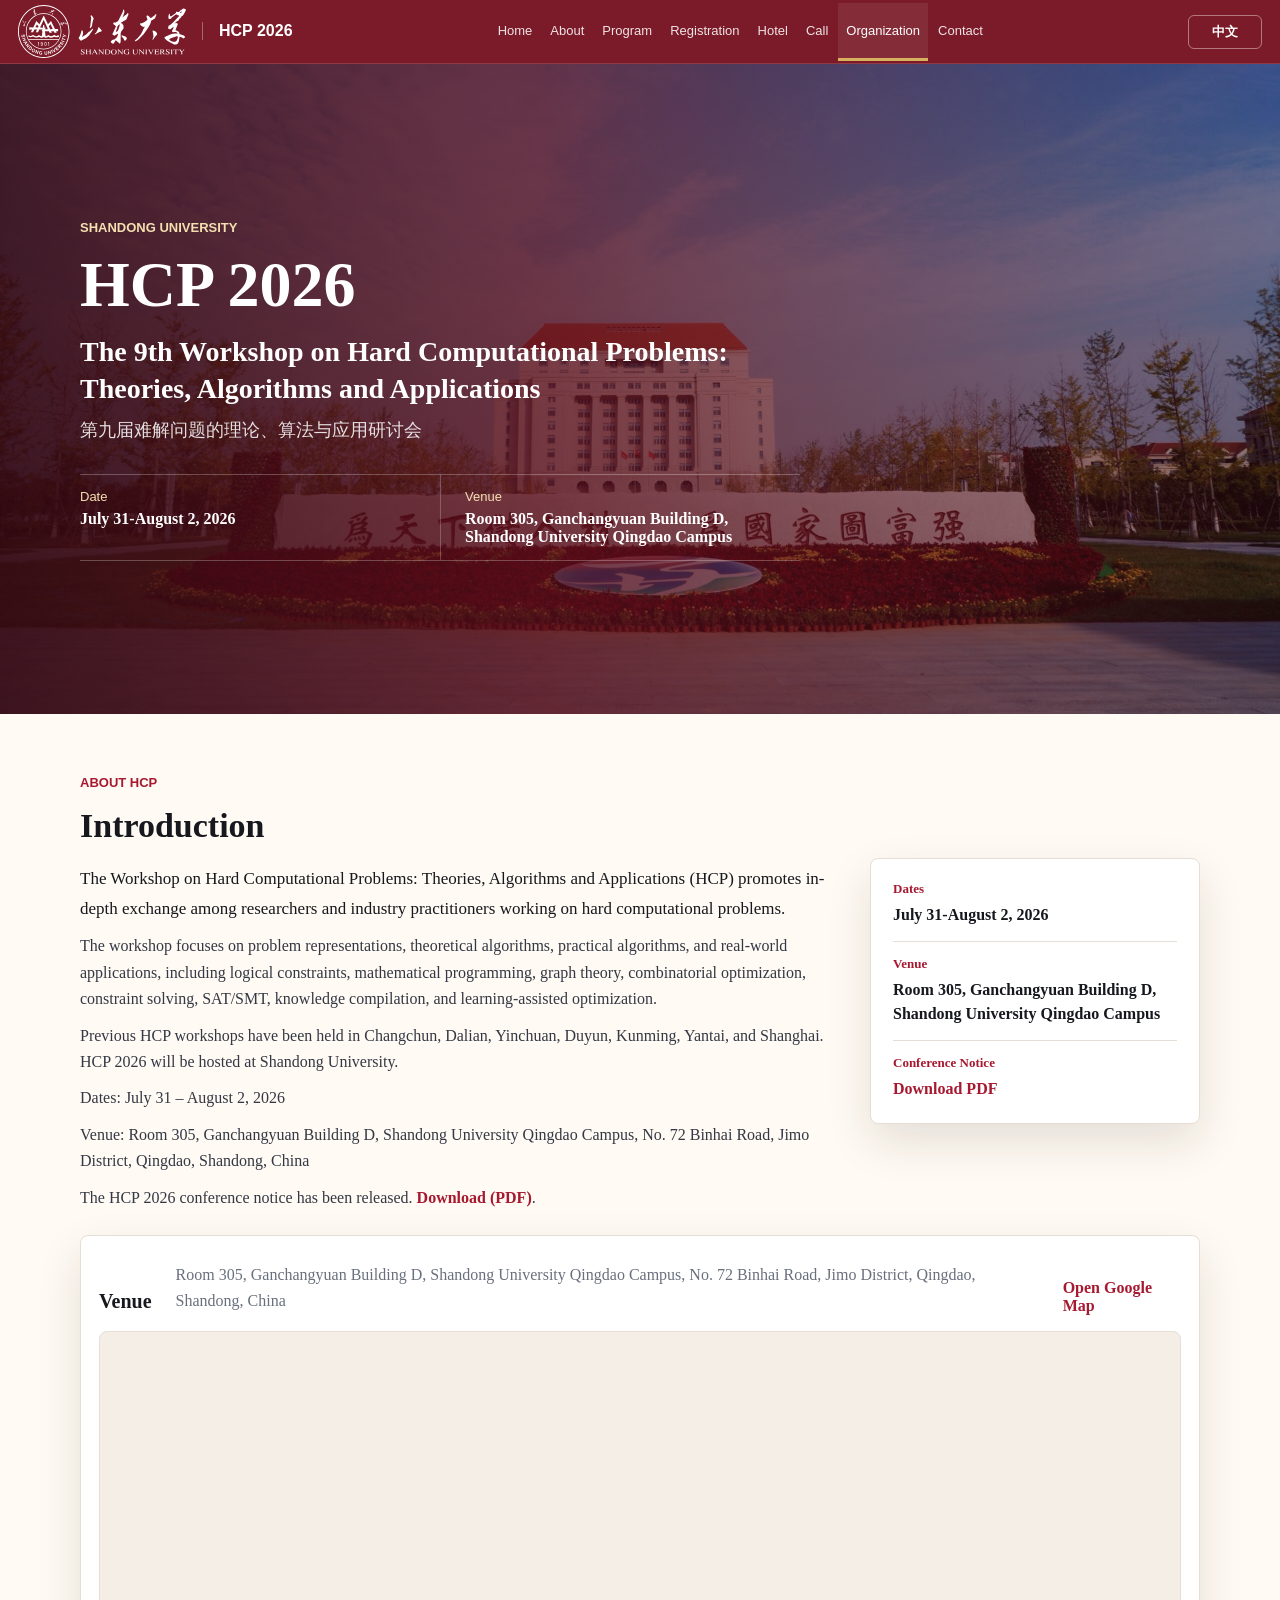
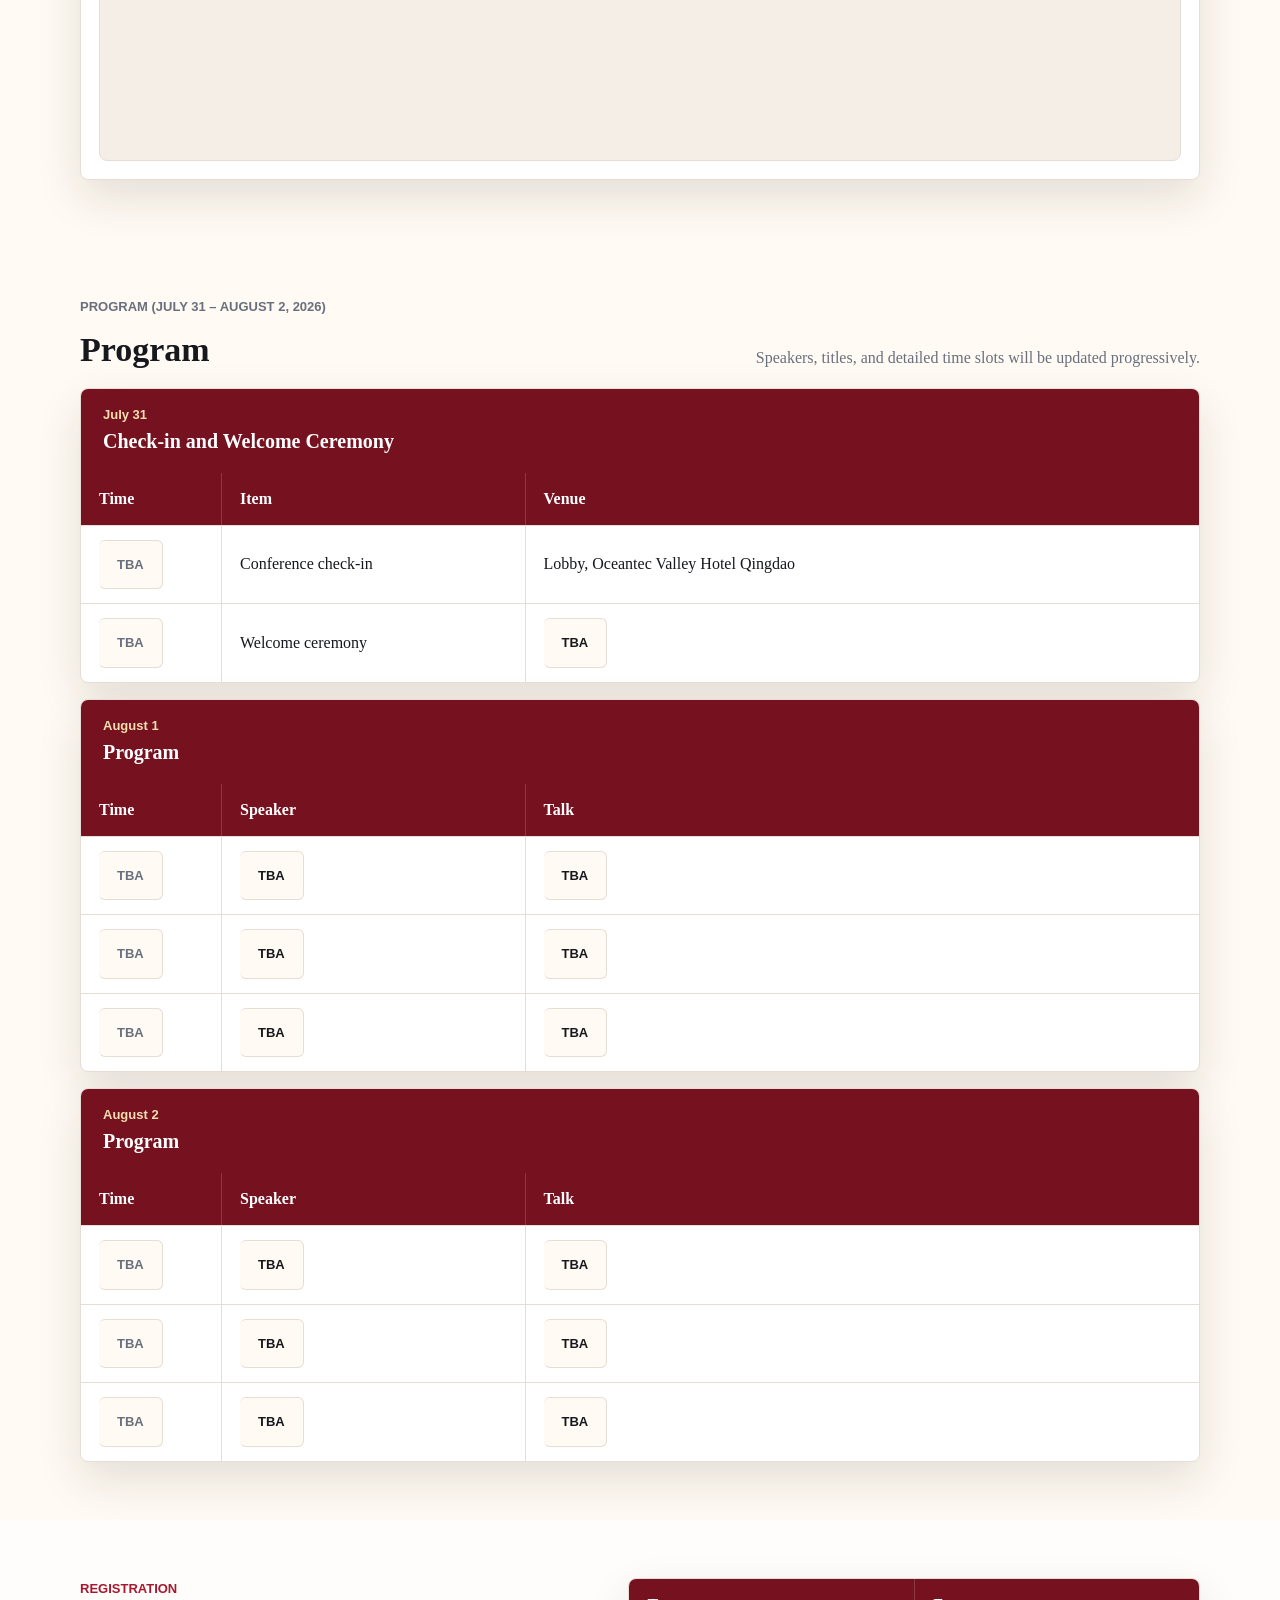
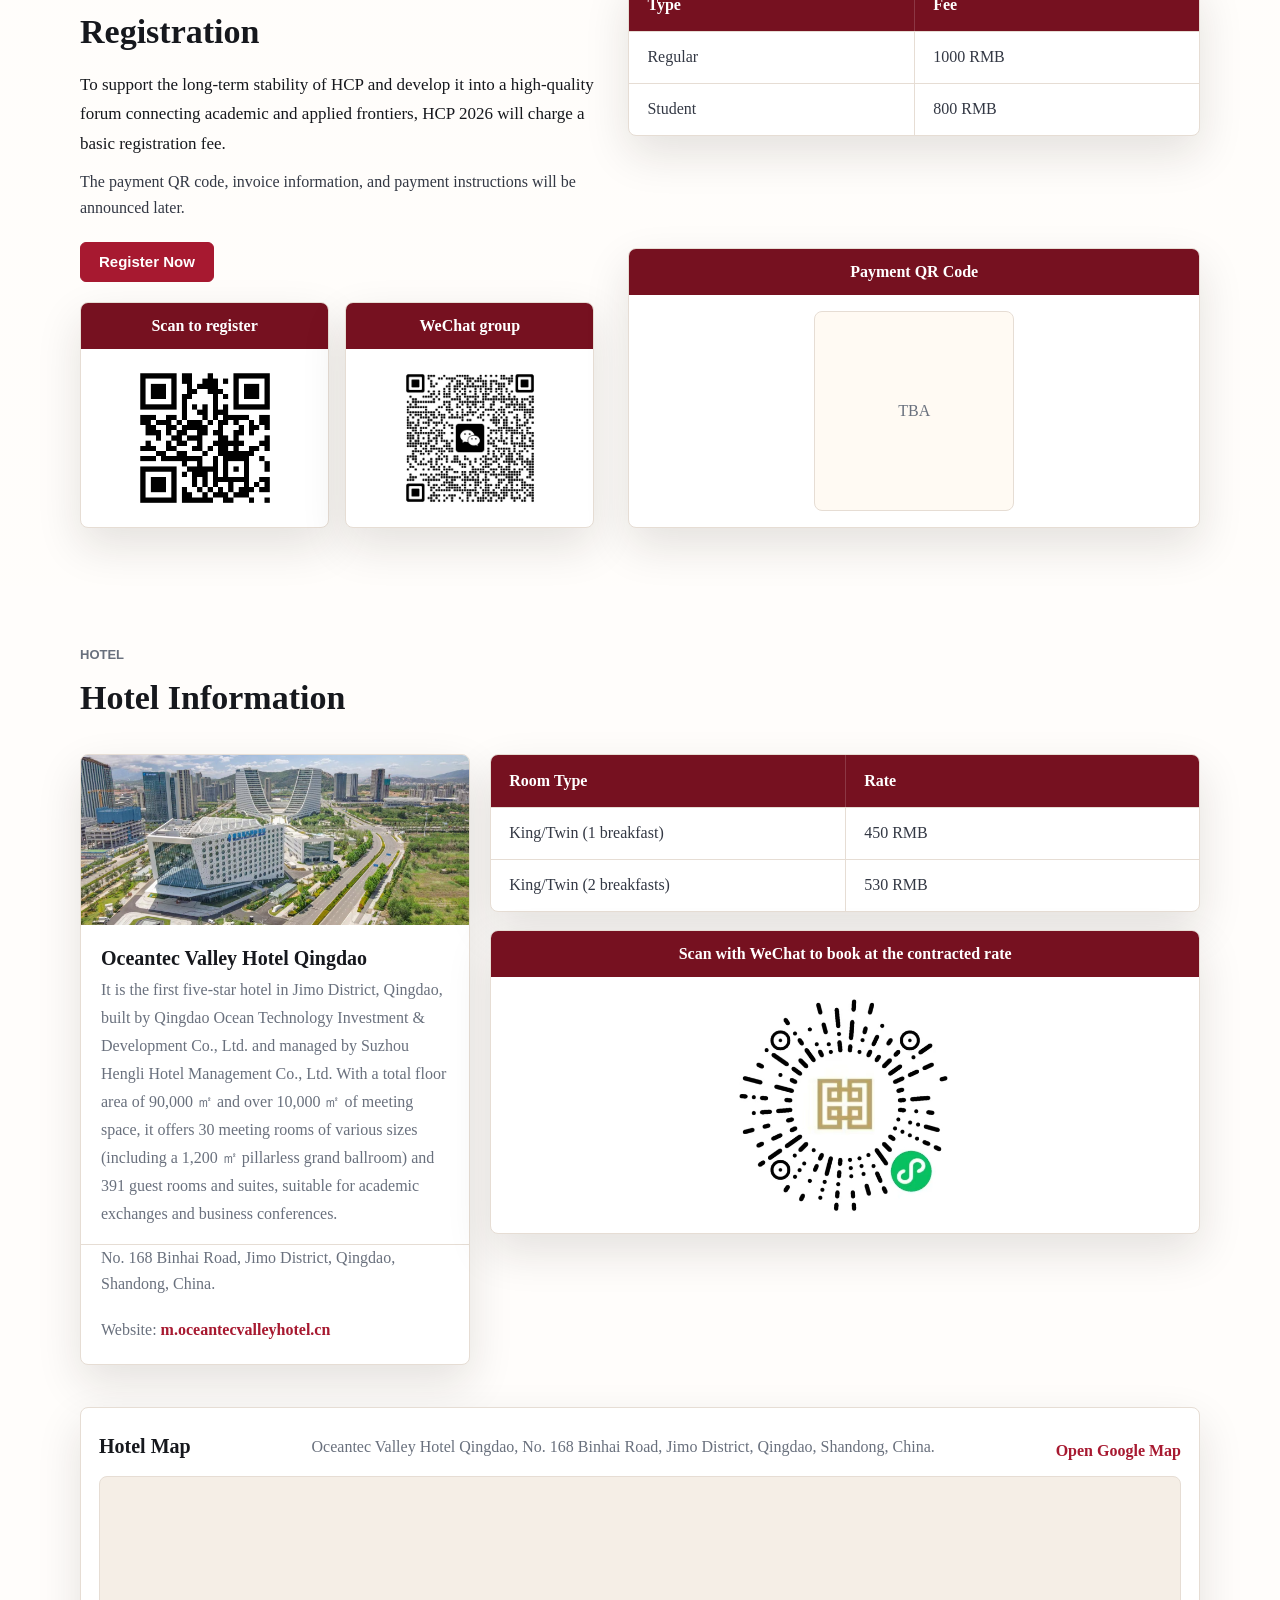
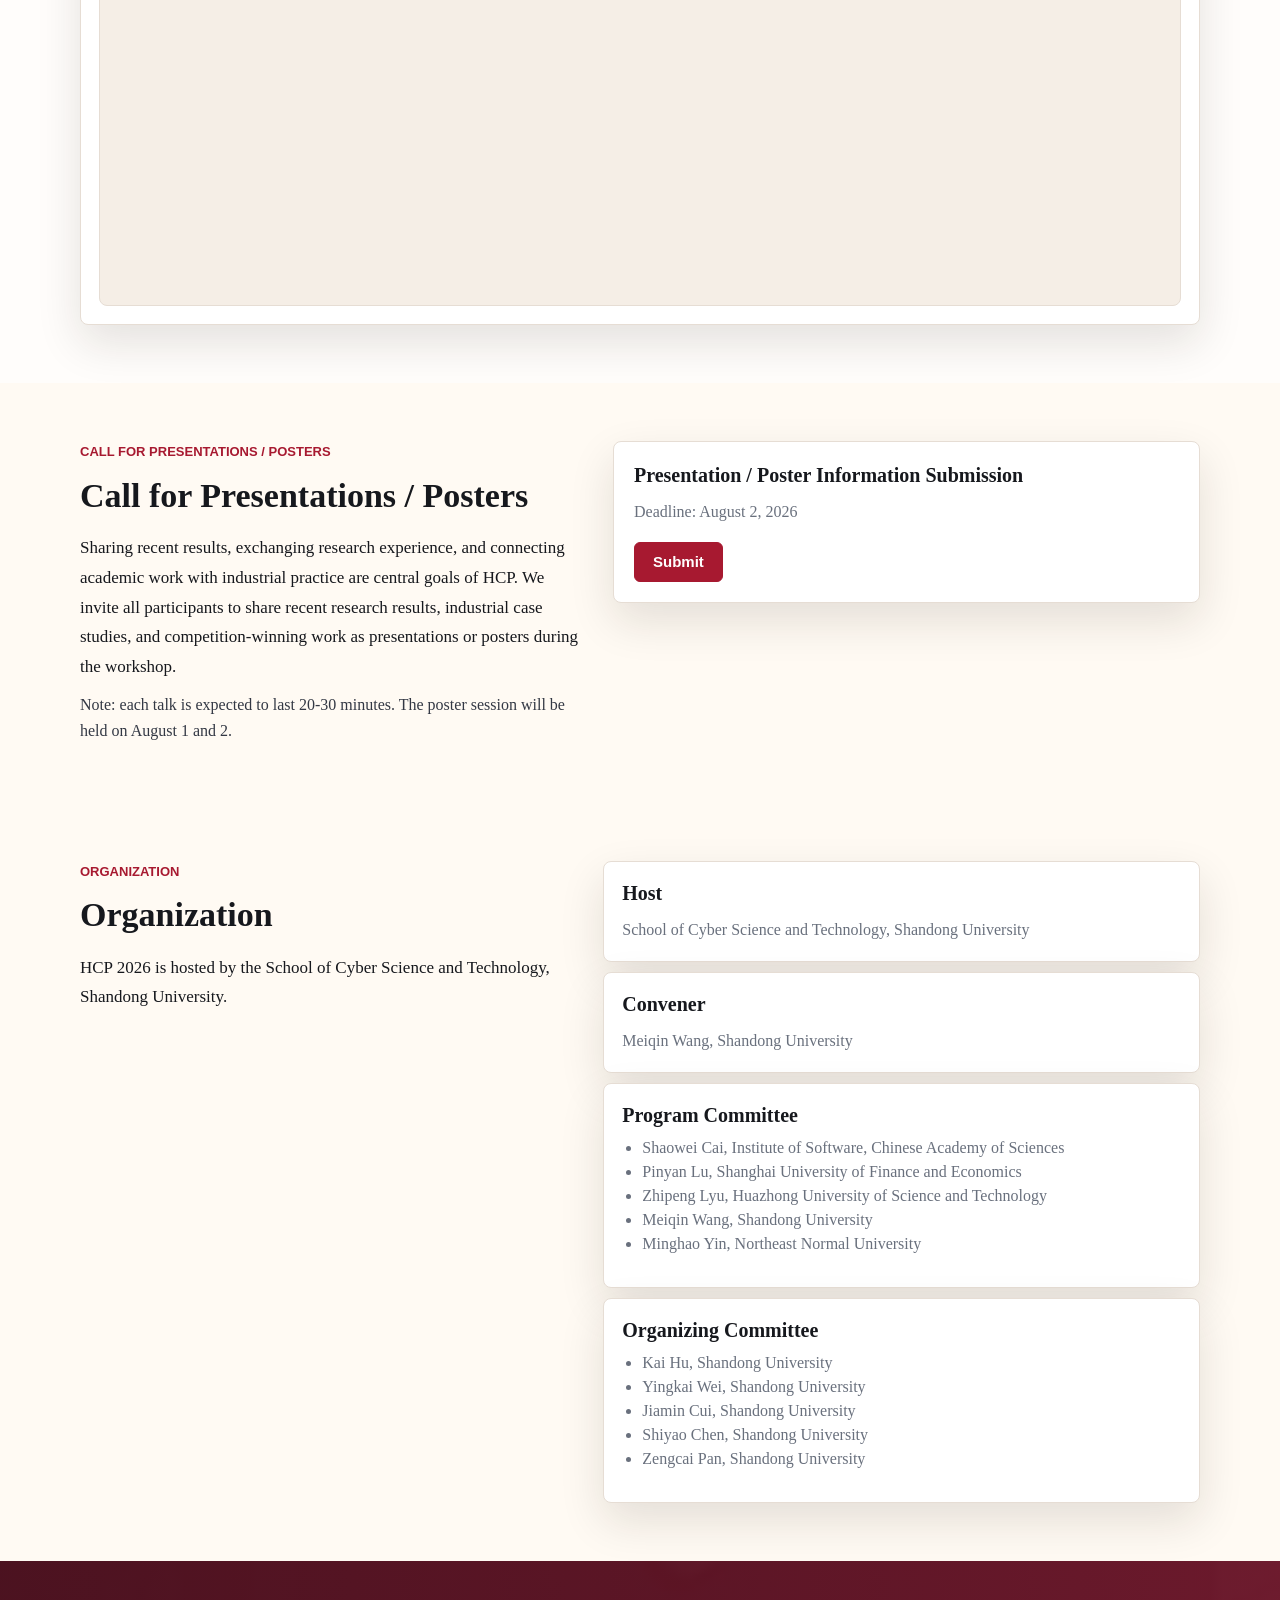
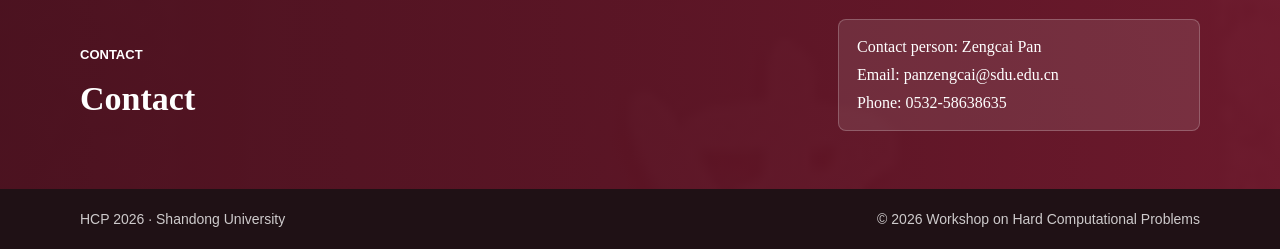
==== commit a00a6b29: "CFP: poster session on August 1-2 (was Aug 2 only)" ====
--- a/en.html
+++ b/en.html
@@ -366,7 +366,7 @@
               work as presentations or posters during the workshop.
             </p>
             <p>
-              Note: each talk is expected to last 20-30 minutes. The poster session will be held on August 2.
+              Note: each talk is expected to last 20-30 minutes. The poster session will be held on August 1 and 2.
             </p>
           </div>
           <div class="placeholder-card">
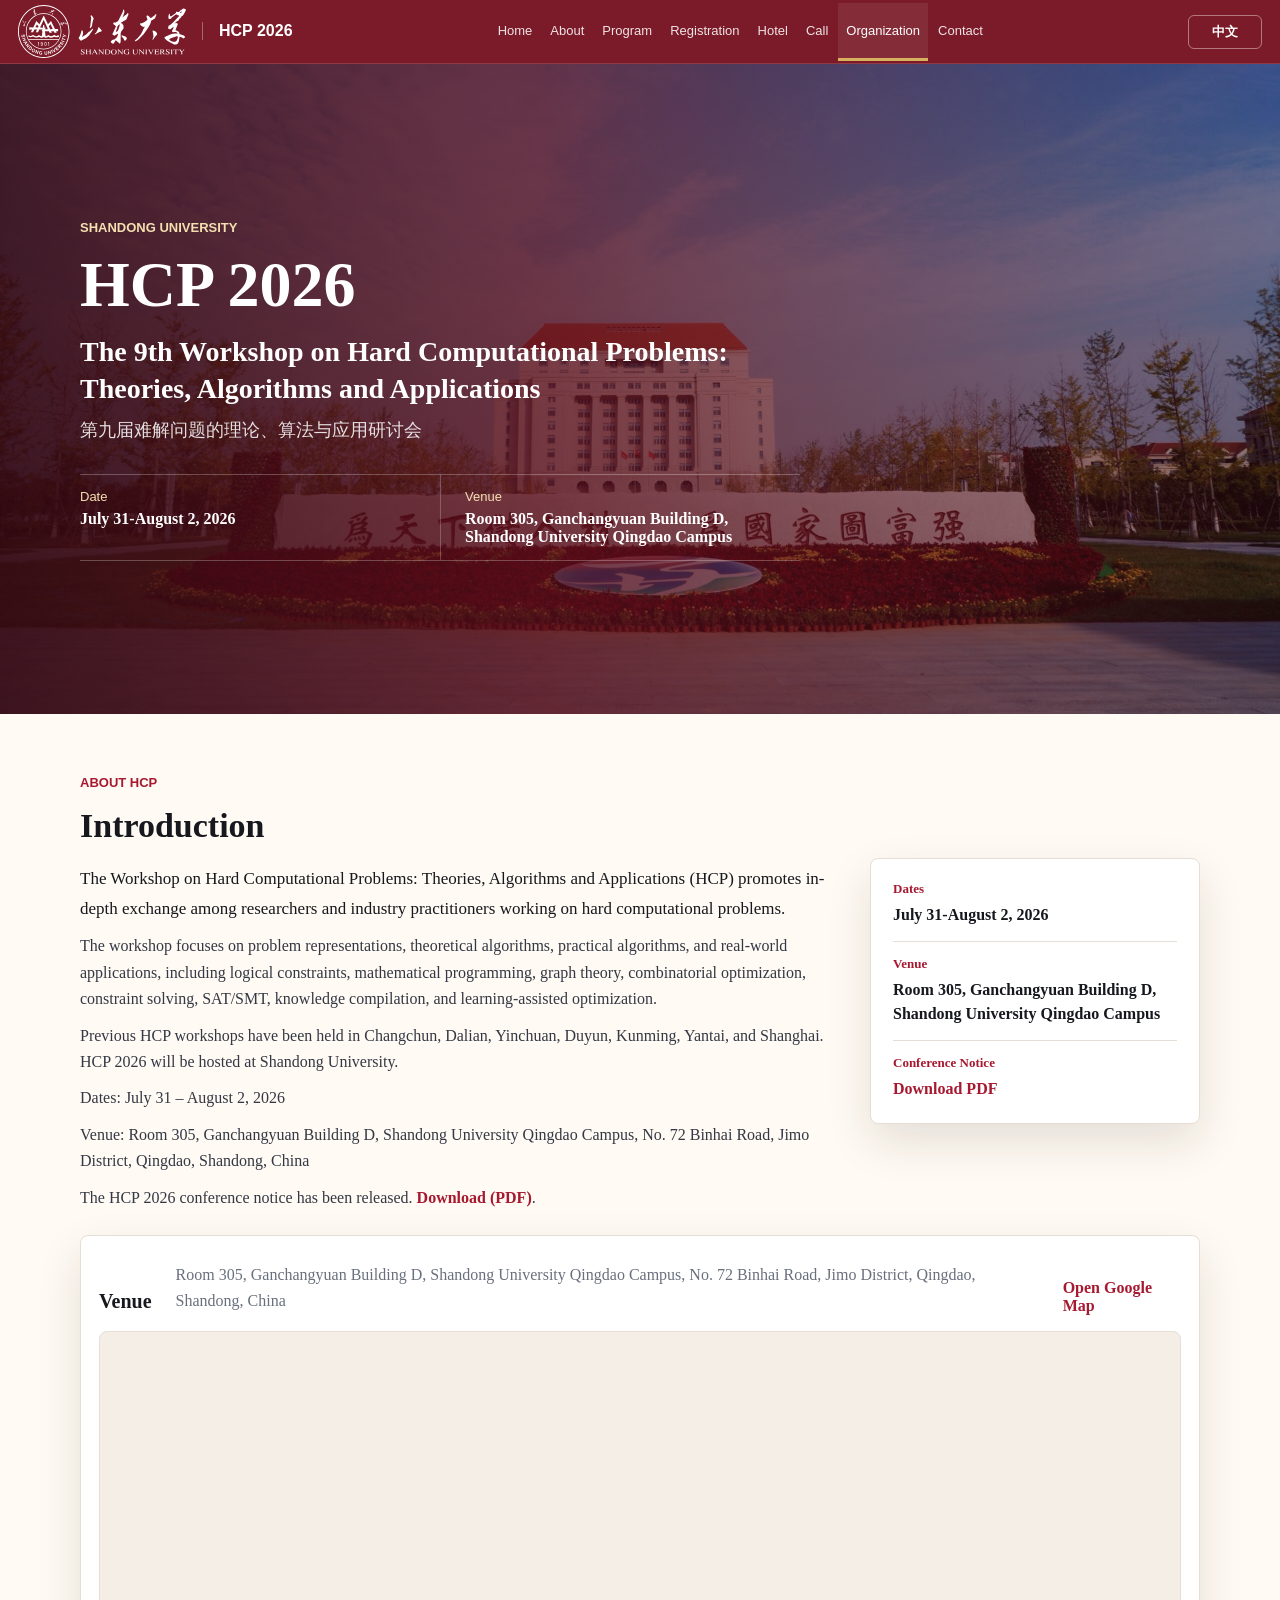
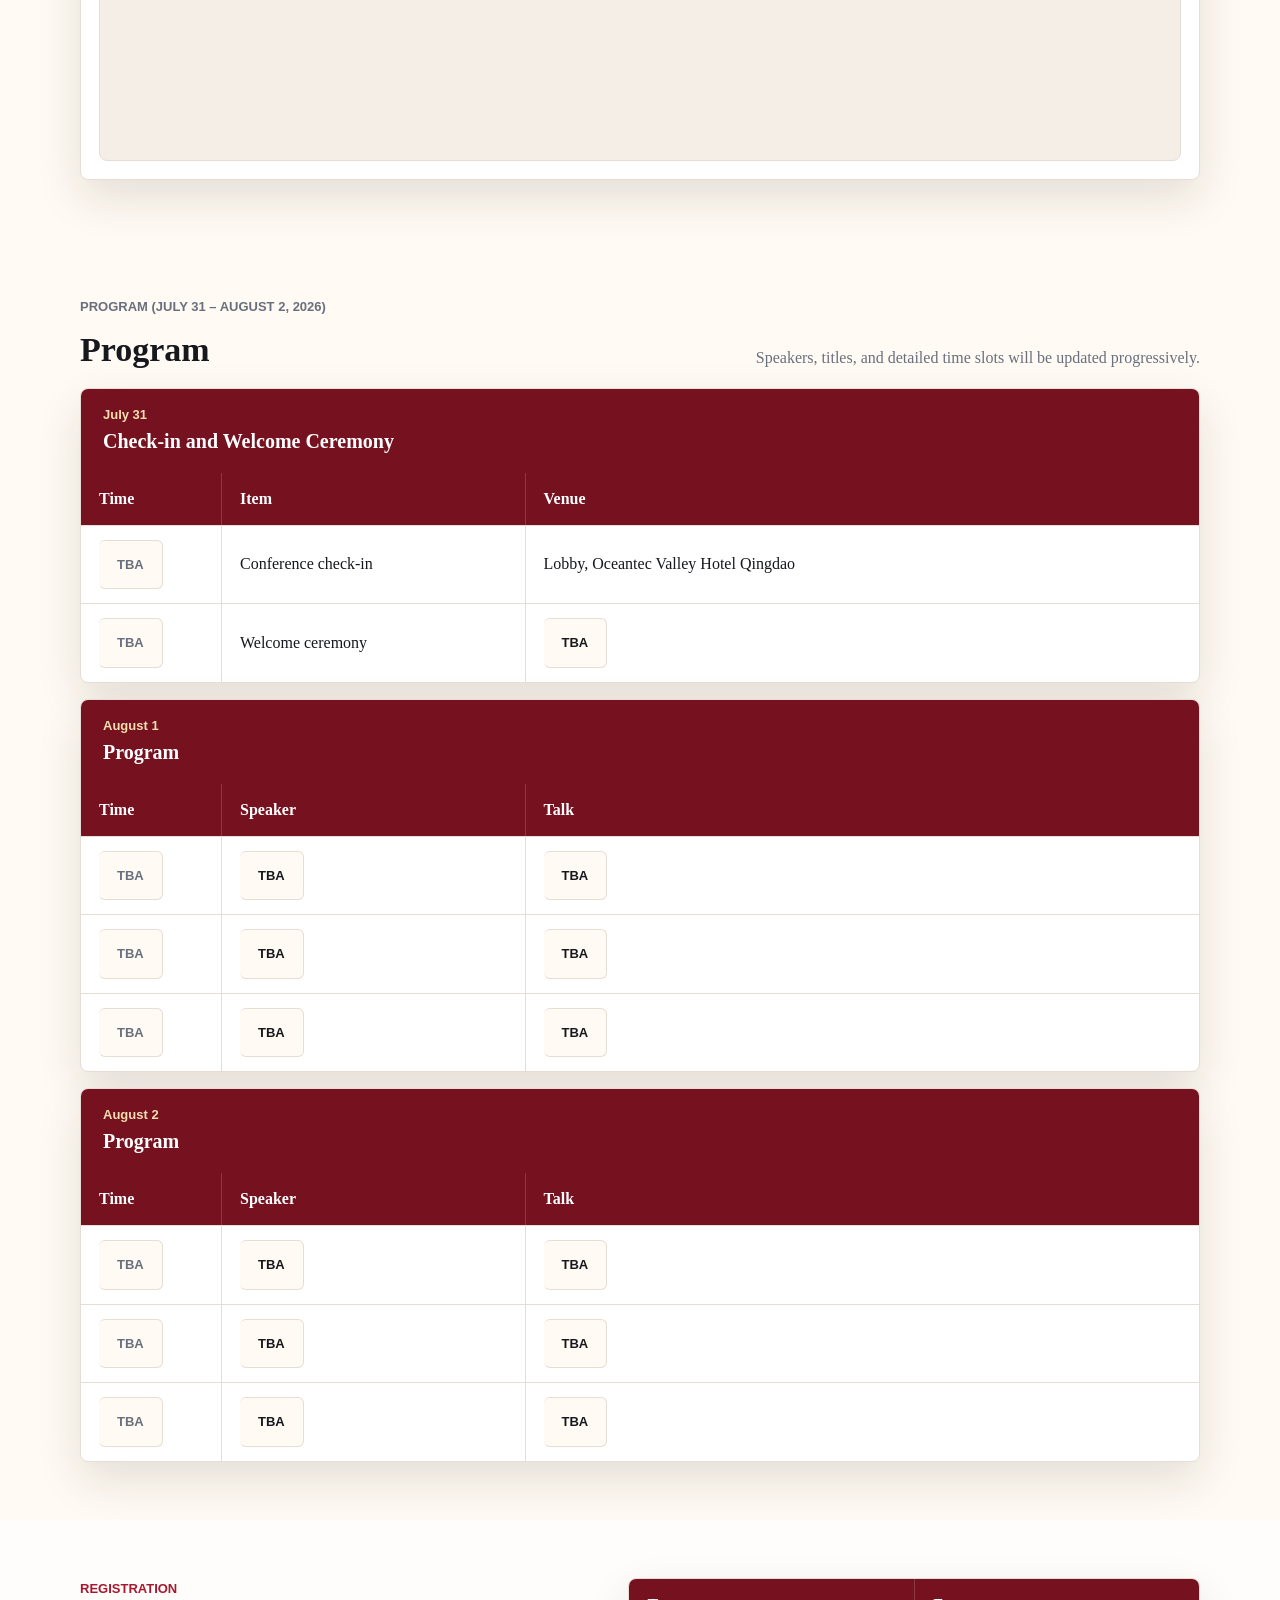
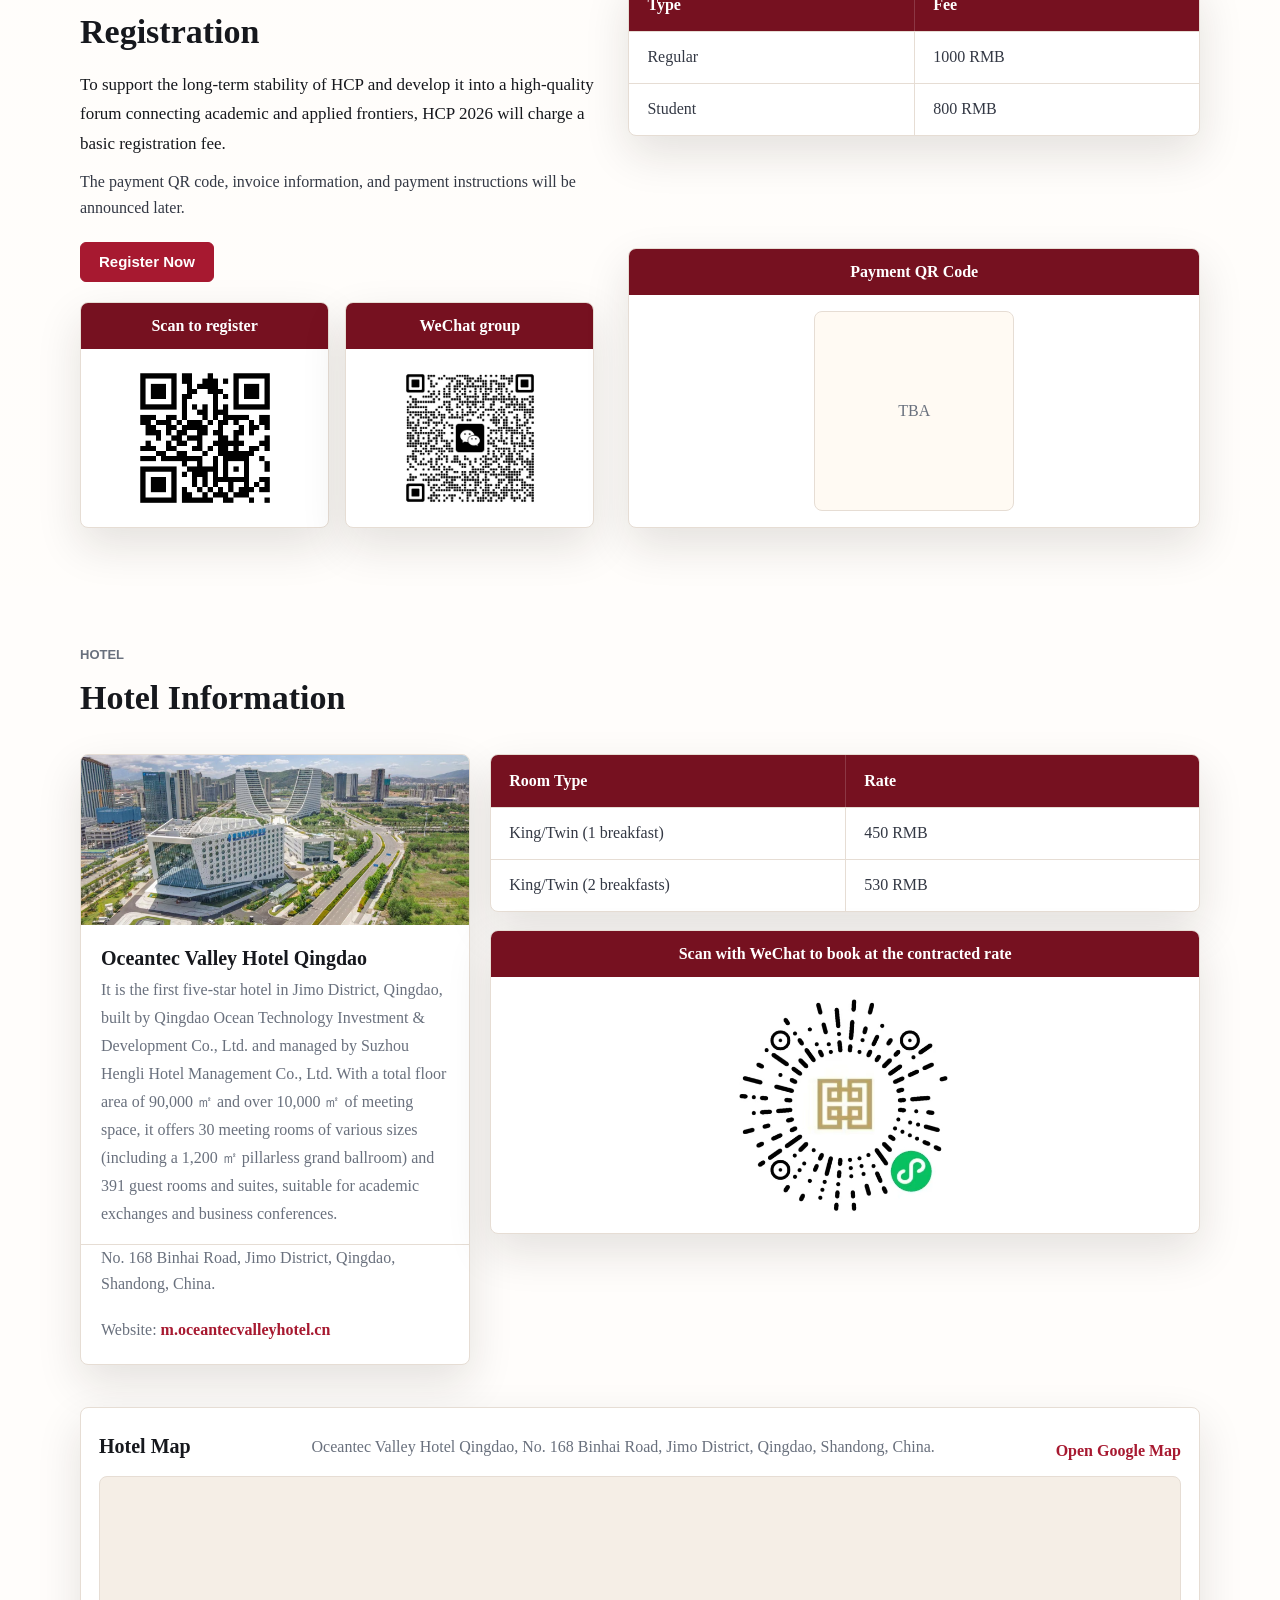
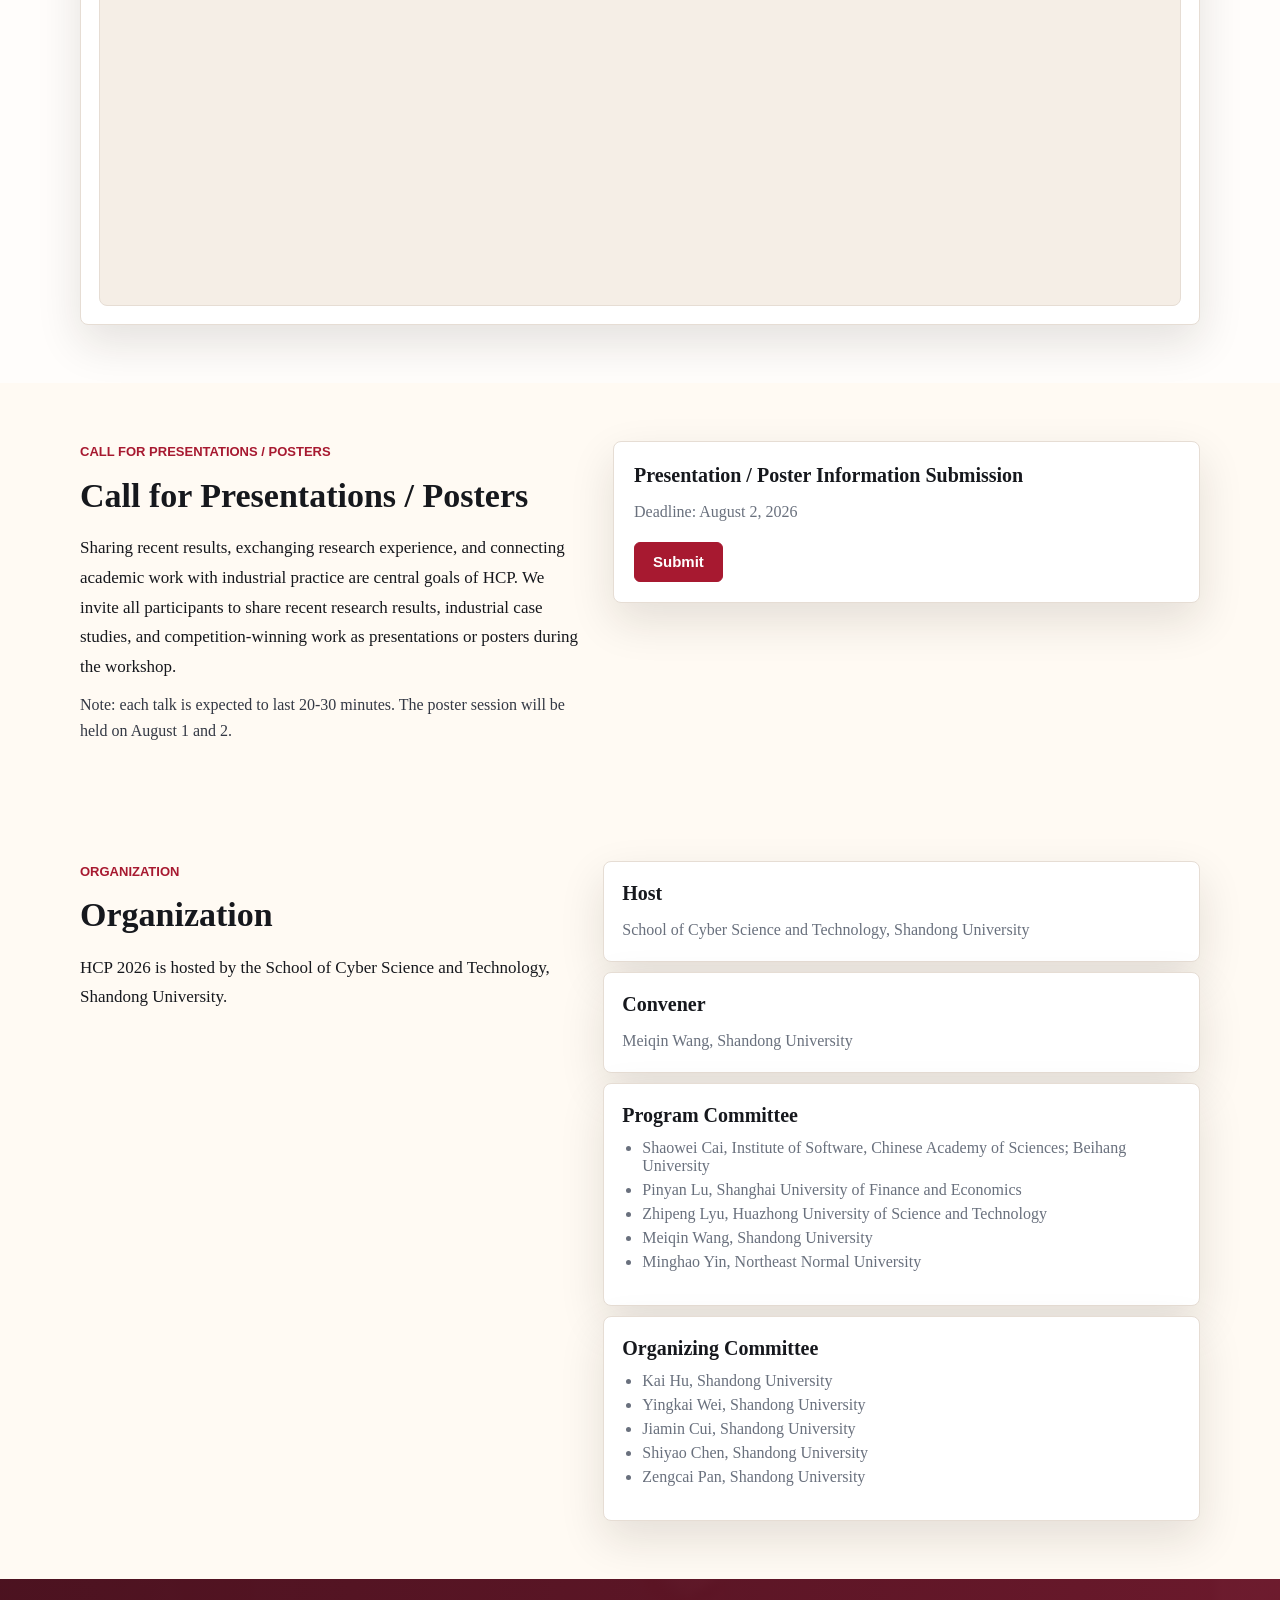
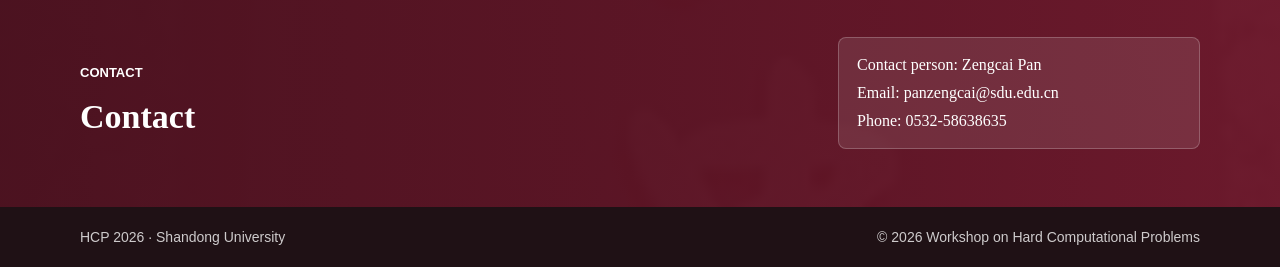
==== commit d6d2c027: "PC: add Beihang University as Shaowei Cai's second affiliation" ====
--- a/en.html
+++ b/en.html
@@ -399,7 +399,7 @@
             <div class="org-block">
               <h3>Program Committee</h3>
               <ul>
-                <li>Shaowei Cai, Institute of Software, Chinese Academy of Sciences</li>
+                <li>Shaowei Cai, Institute of Software, Chinese Academy of Sciences; Beihang University</li>
                 <li>Pinyan Lu, Shanghai University of Finance and Economics</li>
                 <li>Zhipeng Lyu, Huazhong University of Science and Technology</li>
                 <li>Meiqin Wang, Shandong University</li>
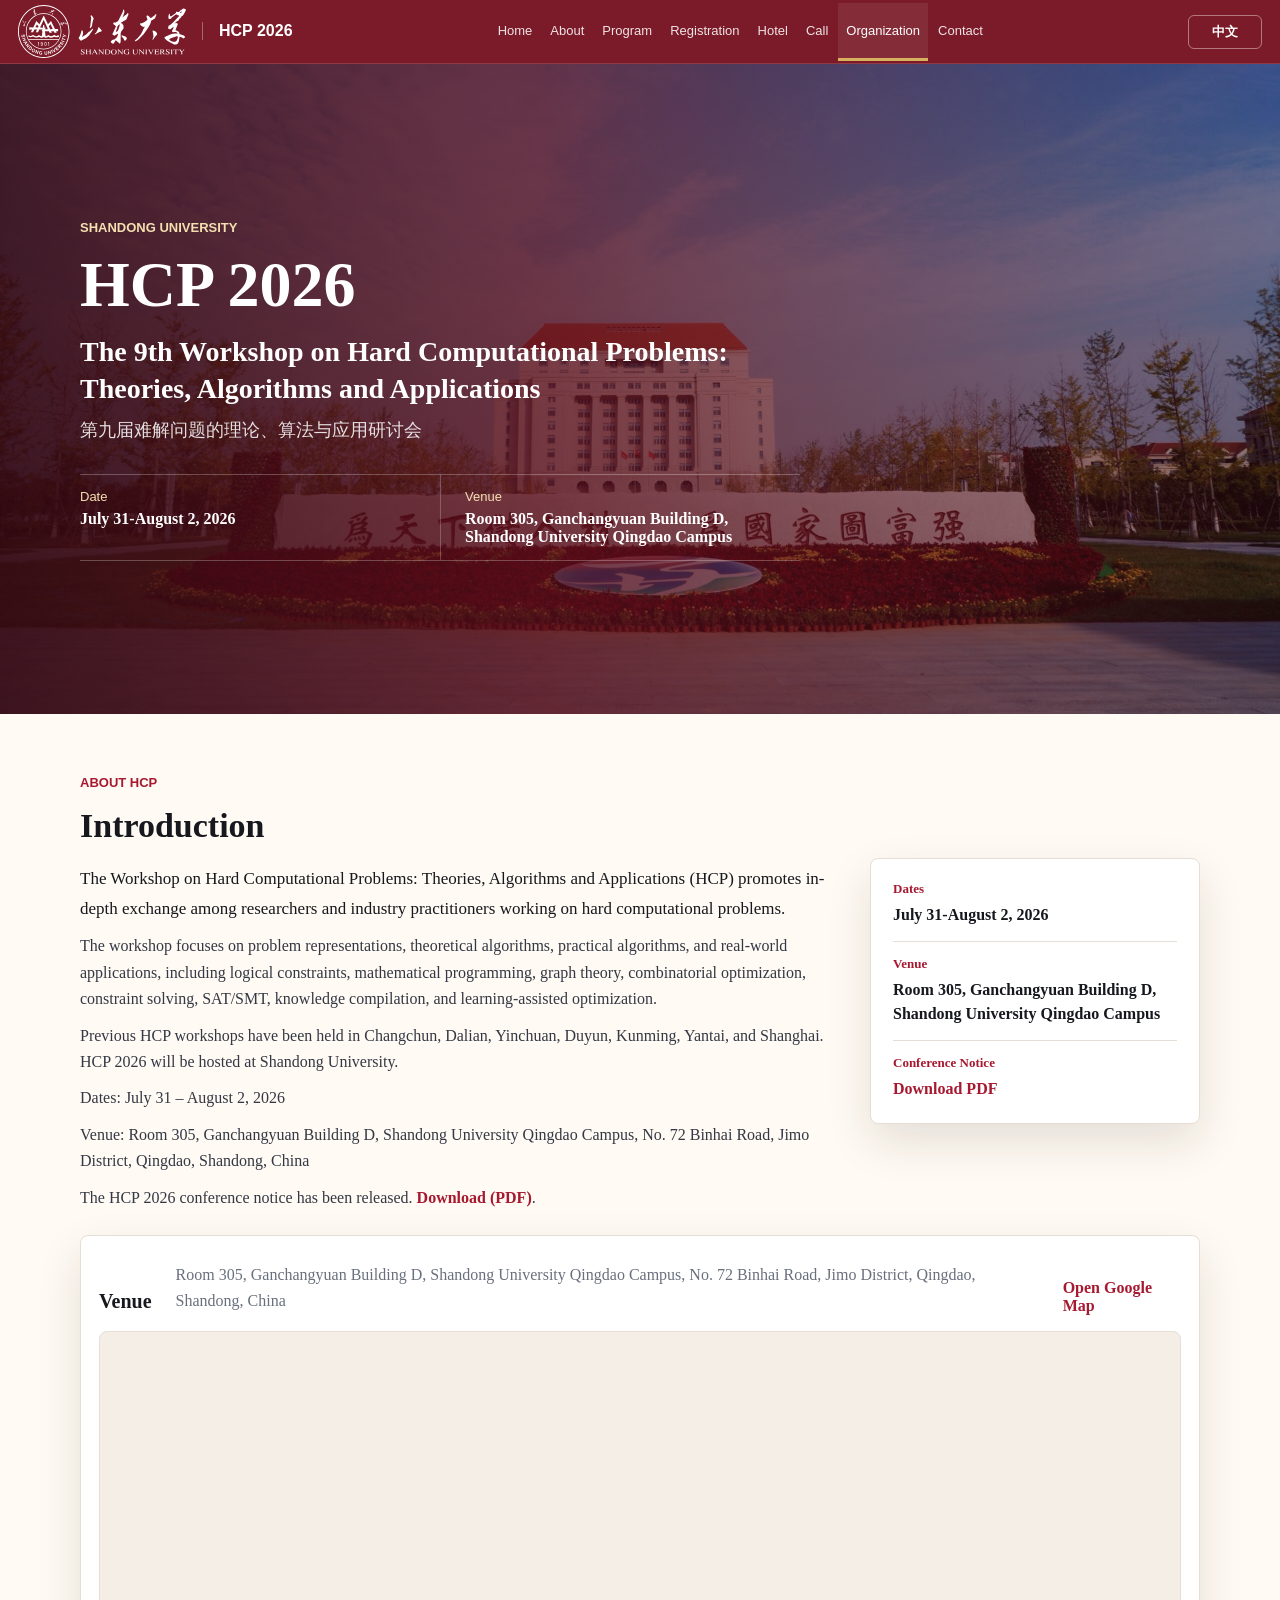
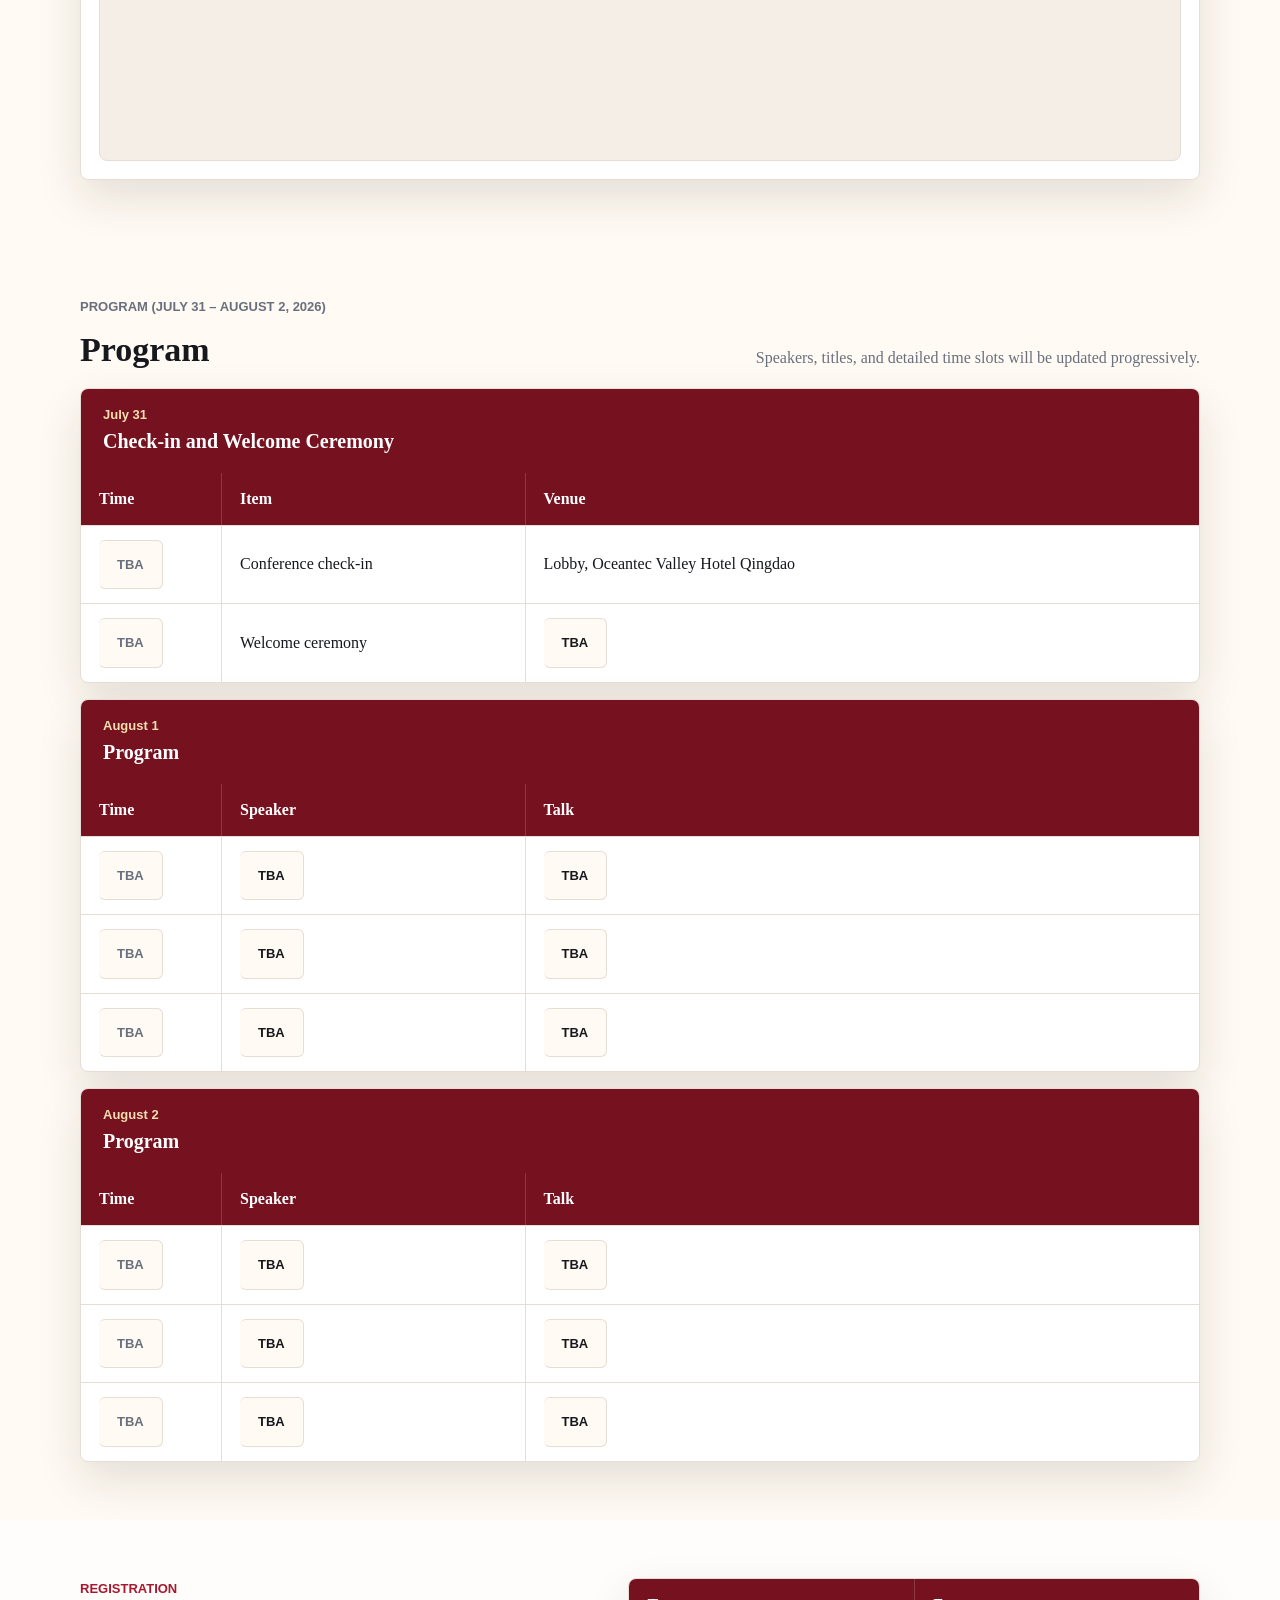
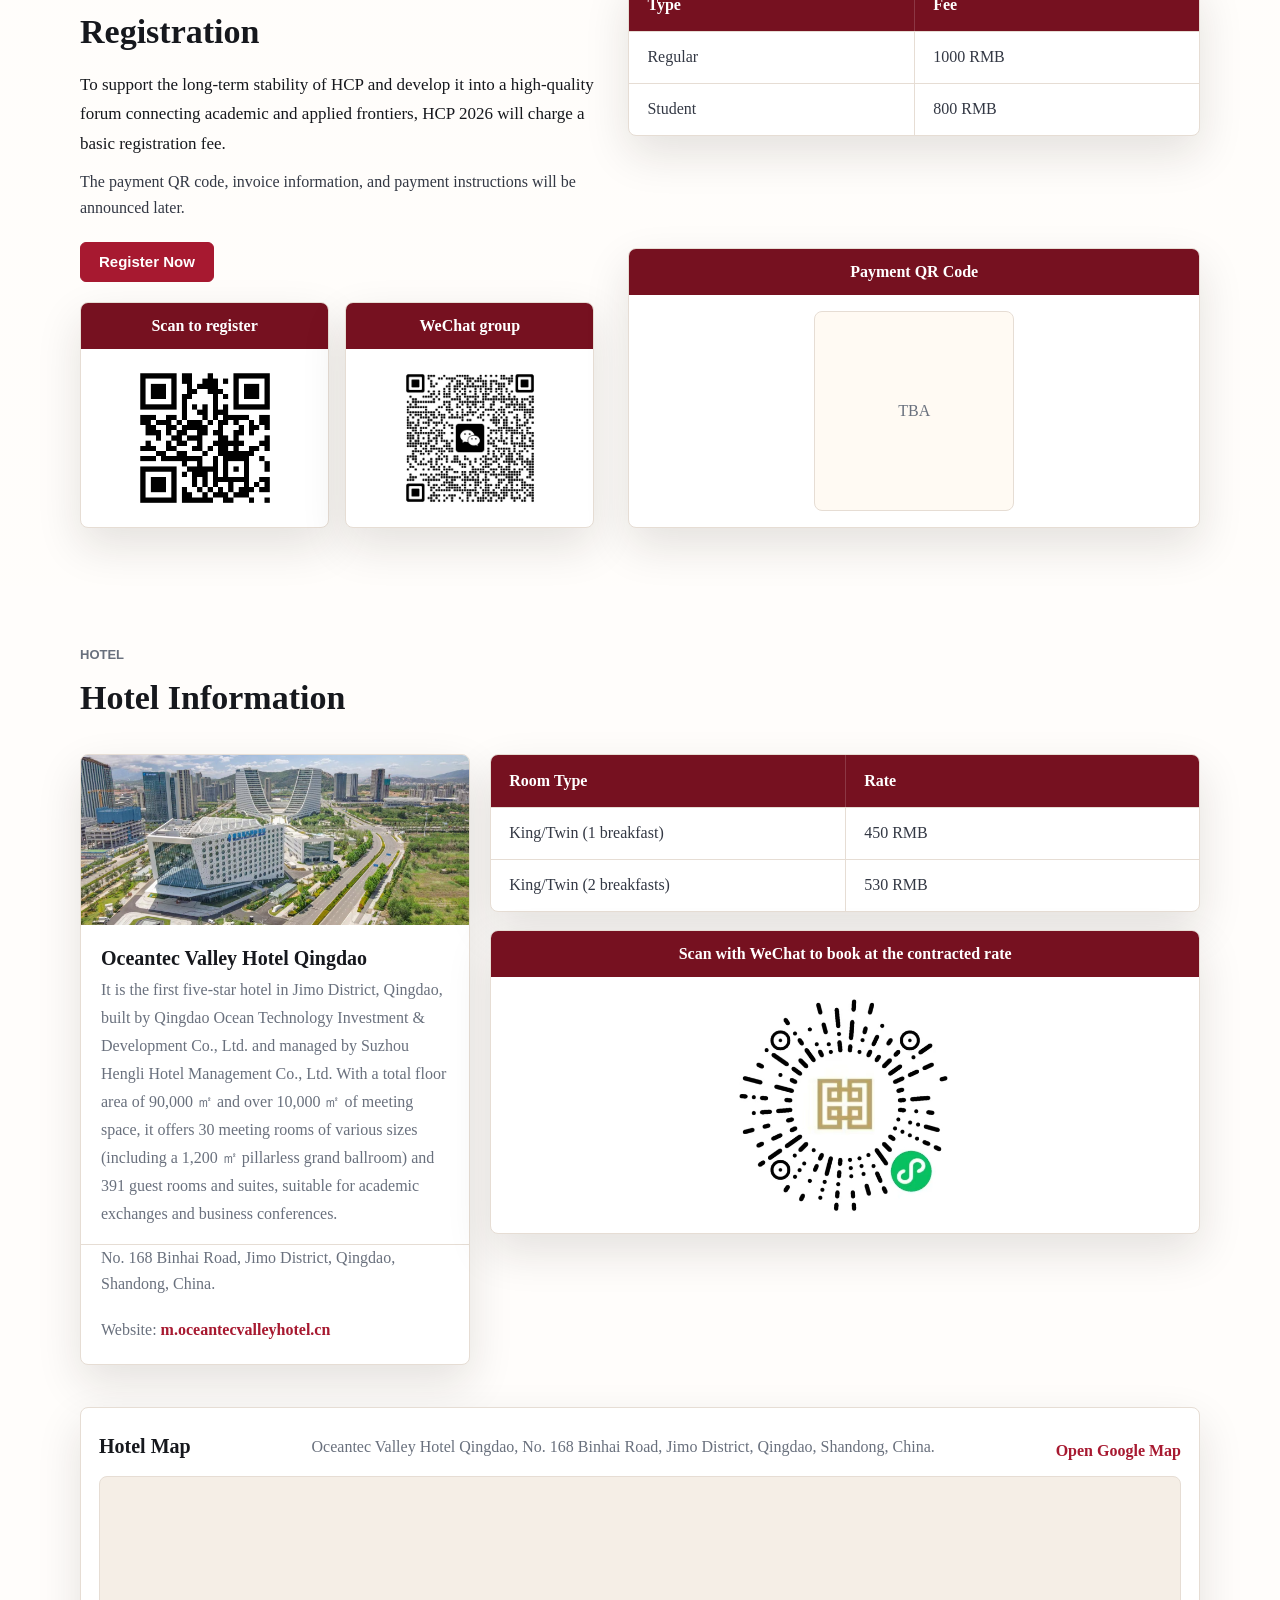
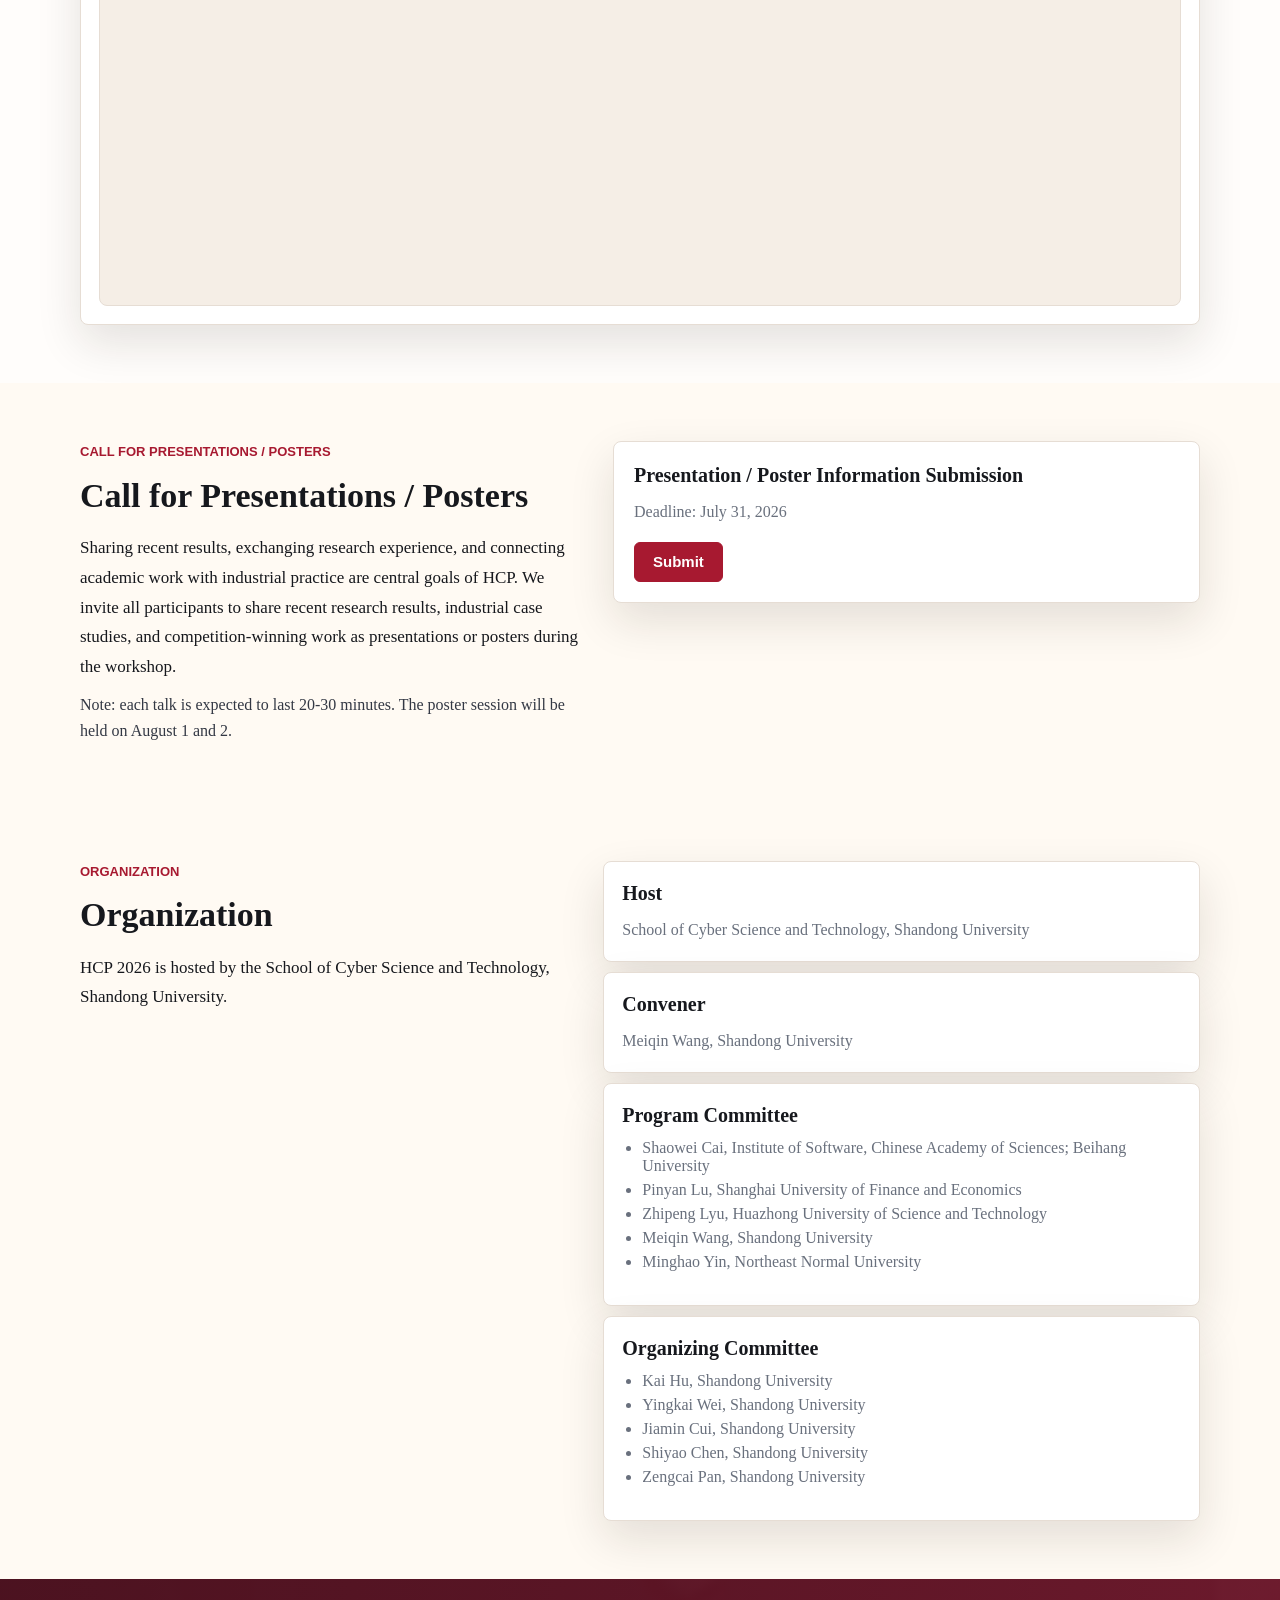
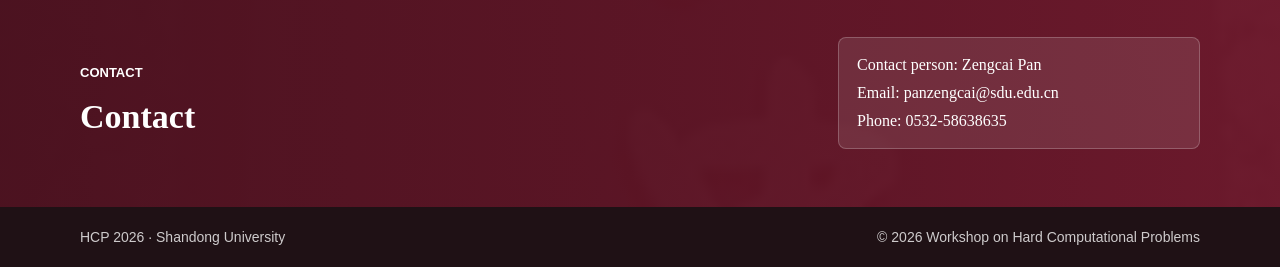
==== commit 90effa3b: "CFP: submission deadline July 31 (was Aug 2)" ====
--- a/en.html
+++ b/en.html
@@ -371,7 +371,7 @@
           </div>
           <div class="placeholder-card">
             <h3>Presentation / Poster Information Submission</h3>
-            <p>Deadline: August 2, 2026</p>
+            <p>Deadline: July 31, 2026</p>
             <a class="button primary dark" href="https://v.wjx.cn/vm/Qs8e9X1.aspx" target="_blank" rel="noreferrer">Submit</a>
           </div>
         </div>
